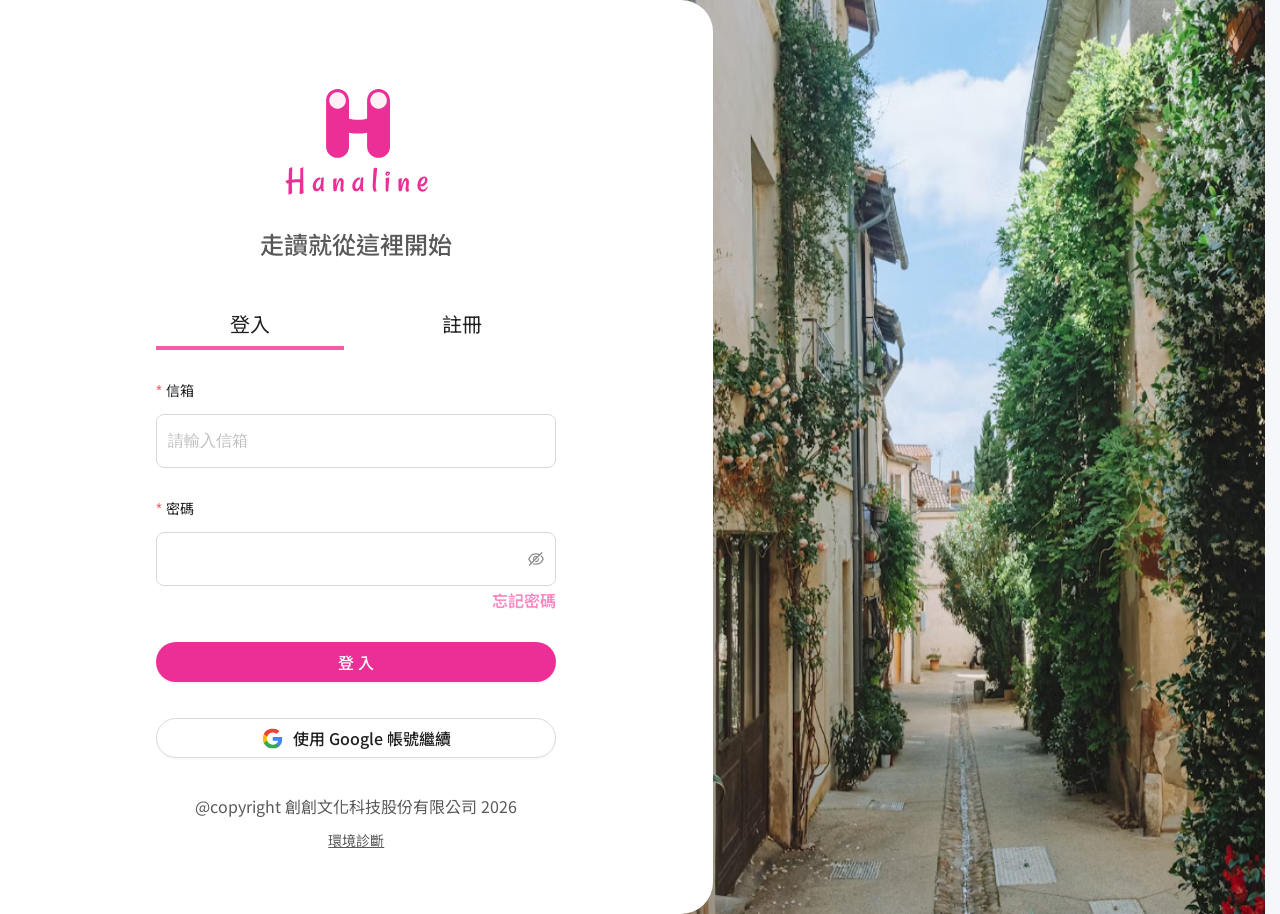
==== index.html @ dc00d923 "Deploy Hanaline preview site" ====
<!doctype html>
<html lang="en">
  <head>
    <meta charset="UTF-8" />
    <link rel="icon" type="image/svg+xml" href="/hanaline-browser-logo.svg" />
    <link rel="shortcut icon" type="image/svg+xml" href="/hanaline-browser-logo.svg" />
    <link rel="apple-touch-icon" href="/hanaline-browser-logo.svg" />
    <meta name="viewport" content="width=device-width, initial-scale=1.0" />
    <title>Hanaline創作者平台</title>
    <script type="module" crossorigin src="/assets/index-_ekQZQwQ.js"></script>
    <link rel="stylesheet" crossorigin href="/assets/index-fmWsw-Sk.css">
  </head>
  <body>
    <div id="root"></div>
  </body>
</html>
---- assets/index-fmWsw-Sk.css ----
@import"https://fonts.googleapis.com/css2?family=Noto+Sans+TC:wght@400..700&display=swap";._banner_1rm8l_1{position:relative}._content-list-card_1rm8l_5{border:1px solid rgba(0,0,0,.16)!important;box-shadow:none!important}._content-list-card_1rm8l_5 .ant-card-actions{border-top:1px solid rgba(0,0,0,.16)!important}._content-list-card_1rm8l_5 .ant-card-actions>li:not(:last-child){border-inline-end:1px solid rgba(0,0,0,.14)}.theme-dark ._content-list-card_1rm8l_5{border-color:#ffffff2e!important}.theme-dark ._content-list-card_1rm8l_5 .ant-card-actions{border-top-color:#ffffff2e!important}.theme-dark ._content-list-card_1rm8l_5 .ant-card-actions>li:not(:last-child){border-inline-end-color:#ffffff29}._banner_1rm8l_1:hover{cursor:pointer}._banner_1rm8l_1:hover ._banner-action_1rm8l_34{display:flex;justify-content:center;align-items:center}._banner-action_1rm8l_34{position:absolute;top:0;left:0;width:100%;height:100%;z-index:1;background-color:#0003;display:none}._secondary-text_1rm8l_51{color:#00000073}.theme-dark ._secondary-text_1rm8l_51{color:var(--text-secondary)}._cover-uploader_1rm8l_60>div{width:100%!important;height:100%!important}._node-type-block_1rm8l_65{-webkit-user-select:none;-moz-user-select:none;user-select:none;border-radius:4px;border:solid 1px #F0F0F0;padding:10px 10px 10px 16px;margin-bottom:12px;cursor:move;font-size:14px;line-height:20px;color:#000000d9;position:relative}.theme-dark ._node-type-block_1rm8l_65{background:var(--surface-1);border-color:rgba(255,255,255,var(--flow-node-border-alpha, .18));color:var(--text-primary);box-shadow:inset 0 0 0 1px rgba(255,255,255,calc(var(--flow-node-border-alpha, .18) * .35))}._node-type-block_1rm8l_65:before{content:"";position:absolute;left:-1px;top:-1px;bottom:-1px;width:6px;background-color:var(--node-type-accent, #F759AB);border-top-left-radius:4px;border-bottom-left-radius:4px}._node-type-block--variable_1rm8l_97:before,._node-type-block--event_1rm8l_98:before{background-color:var(--node-type-event-accent, #FF7A44)}._node-type-block--hint_1rm8l_102:before{background-color:var(--node-type-hint-accent, #73D13D)}._node-type-block--hint_1rm8l_102{border-color:#f0f0f0}.theme-dark ._node-type-block--hint_1rm8l_102{background:var(--surface-1);border-color:rgba(255,255,255,var(--flow-node-border-alpha, .18));box-shadow:inset 0 0 0 1px rgba(255,255,255,calc(var(--flow-node-border-alpha, .18) * .35))}._node-type-block--special-event_1rm8l_116:before{background-color:var(--node-type-hint-accent, #73D13D)}._node-type-block--chapter-end_1rm8l_120:before{background-color:var(--node-type-chapter-end-accent, #9254DE)}._chapter-node_1rm8l_124{background:#fff;border:1px solid #D9D9D9;border-radius:16px;padding:0 16px 16px;width:326px}.theme-dark ._chapter-node_1rm8l_124{background:var(--surface-1);border-color:rgba(255,255,255,var(--flow-node-border-alpha, .18));color:var(--text-primary);box-shadow:0 6px 16px #0000002e,0 0 0 1px rgba(255,255,255,calc(var(--flow-node-border-alpha, .18) * .35))}._chapter-node_1rm8l_124:before{content:"";height:9ox;width:100%;display:block;background-color:var(--chapter-node-accent, #F759AB)}._green-node-strip_1rm8l_149{margin-top:-1px;margin-left:-17px;margin-right:-17px;border-top-right-radius:16px;border-top-left-radius:16px;background-color:#52c41a}._green-node-header_1rm8l_158{border-bottom:1px solid #D9D9D9;margin:0 -16px}.theme-dark ._green-node-header_1rm8l_158{border-bottom-color:#ffffff24}._green-node-title_1rm8l_167{color:#000000d9}.theme-dark ._green-node-title_1rm8l_167{color:var(--text-primary)}._green-node-body_1rm8l_175{color:#00000073}.theme-dark ._green-node-body_1rm8l_175{color:var(--text-secondary)}.ant-switch._public-switch_1rm8l_183{min-width:44px;height:24px;line-height:24px;border-radius:999px;border:1px solid rgba(255,255,255,.26);background:#ffffff1f;box-shadow:inset 0 0 0 1px #00000029}.ant-switch._public-switch_1rm8l_183 .ant-switch-handle{width:18px;height:18px;top:2px;inset-inline-start:3px}.ant-switch._public-switch_1rm8l_183 .ant-switch-handle:before{border-radius:50%;background:#fff;box-shadow:0 1px 3px #00000073,0 0 0 1px #0000000f}.ant-switch._public-switch_1rm8l_183.ant-switch-checked{background:#f759ab;border-color:#f759ab61}.ant-switch._public-switch_1rm8l_183.ant-switch-checked .ant-switch-handle{inset-inline-start:calc(100% - 21px)}._dialogueBox_usw6l_2{position:absolute;top:67.5%;left:50%;transform:translate(-50%);width:85%;z-index:20}._characterLabel_usw6l_12{position:absolute;bottom:34.5%;left:7.5%;z-index:30}._characterLabelBox_usw6l_19{display:inline-block;padding:8px 24px;background-color:#0000004d;border:2px solid rgba(255,255,255,.6);border-radius:9999px;box-shadow:none}._characterLabelText_usw6l_28{color:#fff;font-size:.875rem;font-weight:700;letter-spacing:.05em;text-shadow:0 0 3px rgba(0,0,0,.82),0 0 6px rgba(0,0,0,.38)}._overlay_c1m4n_2{position:absolute;top:0;right:0;bottom:0;left:0;background-color:#00000080;z-index:40;animation:_fadeIn_c1m4n_1 .3s ease-out}._drawer_c1m4n_11{position:absolute;bottom:0;left:0;right:0;background-color:#fff;border-top-left-radius:24px;border-top-right-radius:24px;padding:24px;z-index:41;max-height:80%;overflow-y:auto;animation:_slideUp_c1m4n_1 .3s ease-out}._preloadOverlay_c1m4n_26{opacity:0;pointer-events:none;animation:none}._preloadDrawer_c1m4n_32{opacity:0;pointer-events:none;visibility:hidden;animation:none}._closeButton_c1m4n_40{position:absolute;left:16px;top:16px;width:32px;height:32px;border:none;background:none;cursor:pointer;border-radius:50%;display:flex;align-items:center;justify-content:center;color:#666;transition:background-color .2s ease}._closeButton_c1m4n_40:hover{background-color:#f5f5f5}._hintText_c1m4n_62{margin-top:8px;margin-bottom:24px;text-align:center;color:#666;font-size:16px}._answerContainer_c1m4n_71{display:flex;flex-direction:column;gap:12px}._answerButton_c1m4n_78{width:100%;min-height:56px;background-color:#f5f5f5;border:none;border-radius:28px;padding:0 24px;font-size:18px;color:#333;cursor:pointer;transition:background-color .2s ease;display:flex;align-items:center;justify-content:center;text-align:center}._answerButton_c1m4n_78:hover{background-color:#e8e8e8}._answerButton_c1m4n_78:active{background-color:#ddd}@keyframes _fadeIn_c1m4n_1{0%{opacity:0}to{opacity:1}}@keyframes _slideUp_c1m4n_1{0%{transform:translateY(100%)}to{transform:translateY(0)}}._inputContainer_c1m4n_123{display:flex;flex-direction:column;gap:16px}._inputField_c1m4n_130{width:100%;height:56px;padding:0 24px;font-size:18px;border:2px solid #e8e8e8;border-radius:28px;outline:none;transition:border-color .2s ease;background-color:#f9f9f9}._inputField_c1m4n_130:focus{border-color:#6a32c9;background-color:#fff}._inputField_c1m4n_130::-moz-placeholder{color:#999}._inputField_c1m4n_130::placeholder{color:#999}._submitButton_c1m4n_152{width:100%;height:56px;background-color:#6a32c9;color:#fff;border:none;border-radius:28px;font-size:18px;font-weight:500;cursor:pointer;transition:background-color .2s ease,opacity .2s ease}._submitButton_c1m4n_152:hover:not(:disabled){background-color:#5a2ab5}._submitButton_c1m4n_152:active:not(:disabled){background-color:#4a22a5}._submitButton_c1m4n_152:disabled{opacity:.5;cursor:not-allowed}._errorMessage_c1m4n_179{color:#ef4444;text-align:center;margin-top:12px;font-size:14px}._gpsInputContainer_c1m4n_187{display:flex;flex-direction:column;gap:16px;margin-bottom:20px}._gpsInputGroup_c1m4n_195{display:flex;flex-direction:column;gap:8px}._gpsLabel_c1m4n_202{font-size:14px;color:#666;font-weight:500}._gpsInput_c1m4n_187{width:100%;height:48px;padding:0 16px;font-size:16px;border:2px solid #e8e8e8;border-radius:12px;outline:none;transition:border-color .2s ease;background-color:#f9f9f9}._gpsInput_c1m4n_187:focus{border-color:#6a32c9;background-color:#fff}._gpsInput_c1m4n_187::-moz-placeholder{color:#999;font-size:14px}._gpsInput_c1m4n_187::placeholder{color:#999;font-size:14px}@media (max-height: 600px){._drawer_c1m4n_11{max-height:70%}}@media (max-width: 400px){._answerButton_c1m4n_78{font-size:16px;min-height:48px}._hintText_c1m4n_62{font-size:14px}._inputField_c1m4n_130,._submitButton_c1m4n_152{font-size:16px;height:48px}._gpsInput_c1m4n_187{font-size:14px;height:44px}._gpsLabel_c1m4n_202{font-size:12px}}._light_htq8b_2{--bg-primary: #fff;--bg-secondary: #f5f5f5;--bg-overlay: rgba(0, 0, 0, .05);--bg-indicator: rgba(255, 255, 255, .8);--bg-control: rgba(0, 0, 0, .1);--bg-control-hover: rgba(0, 0, 0, .2);--bg-control-active: rgba(0, 0, 0, .3);--text-primary: #000;--text-secondary: rgba(0, 0, 0, .8);--text-content: rgba(0, 0, 0, .9);--border-color: rgba(0, 0, 0, .1);--indicator-bg: rgba(51, 51, 51, .5);--indicator-hover: rgba(51, 51, 51, .7);--indicator-active: #333333;--progress-track: rgba(51, 51, 51, .2);--progress-thumb: #333333}._dark_htq8b_30{--bg-primary: #000;--bg-secondary: #111;--bg-overlay: rgba(255, 255, 255, .05);--bg-indicator: rgba(0, 0, 0, .5);--bg-control: rgba(255, 255, 255, .1);--bg-control-hover: rgba(255, 255, 255, .2);--bg-control-active: rgba(255, 255, 255, .3);--text-primary: #fff;--text-secondary: rgba(255, 255, 255, .8);--text-content: rgba(255, 255, 255, .9);--border-color: rgba(255, 255, 255, .1);--indicator-bg: rgba(51, 51, 51, .5);--indicator-hover: rgba(51, 51, 51, .7);--indicator-active: #333333;--progress-track: rgba(51, 51, 51, .2);--progress-thumb: #333333}._artworkContainer_htq8b_59{display:flex;flex-direction:column;width:100%;height:100%;background-color:var(--bg-primary);color:var(--text-primary);overflow:hidden}._scrollableContent_htq8b_70{flex:1;overflow-y:auto;display:flex;flex-direction:column}._errorMessage_htq8b_78{display:flex;align-items:center;justify-content:center;height:100%;font-size:18px;color:var(--text-secondary)}._carouselSection_htq8b_88{flex-shrink:0;width:100%;height:300px;max-height:40vh;background-color:var(--bg-secondary)}._contentSection_htq8b_97{flex-shrink:0;padding:24px 20px}._title_htq8b_102{font-size:24px;font-weight:600;margin:0 0 8px;color:var(--text-primary)}._subtitle_htq8b_109{font-size:16px;color:var(--text-secondary);margin-bottom:16px;min-height:24px}._description_htq8b_116{font-size:16px;line-height:1.6;color:var(--text-content);margin:0}._playerSection_htq8b_124{flex-shrink:0;padding:20px;background-color:var(--bg-primary);border-top:1px solid var(--border-color)}._carousel_htq8b_88{position:relative;width:100%;height:100%;display:flex;align-items:center;justify-content:center}._carouselContainer_htq8b_141{position:relative;width:100%;height:100%;overflow:hidden;cursor:grab;-webkit-user-select:none;-moz-user-select:none;user-select:none}._carouselContainer_htq8b_141:active{cursor:grabbing}._carouselTrack_htq8b_154{display:flex;height:100%;transition:transform .3s ease-out}._carouselSlide_htq8b_160{flex:0 0 100%;width:100%;height:100%;display:flex;align-items:center;justify-content:center;background-color:var(--bg-secondary)}._carouselImage_htq8b_170{max-width:100%;max-height:100%;width:auto;height:auto;-o-object-fit:contain;object-fit:contain}._carouselIndicators_htq8b_179{position:absolute;bottom:16px;left:50%;transform:translate(-50%);display:flex;gap:8px;padding:8px 12px;background-color:var(--bg-indicator);border-radius:20px}._indicator_htq8b_191{width:8px;height:8px;border-radius:50%;border:none;background-color:var(--indicator-bg);cursor:pointer;transition:background-color .2s ease;padding:0}._indicator_htq8b_191:hover{background-color:var(--indicator-hover)}._indicatorActive_htq8b_206{background-color:var(--indicator-active)}._audioPlayer_htq8b_211{display:flex;flex-direction:column;gap:16px}._progressSection_htq8b_218{display:flex;align-items:center;gap:12px}._timeDisplay_htq8b_224{font-size:14px;color:#333;min-width:45px;text-align:center}._progressContainer_htq8b_232{flex:1;position:relative;padding:8px 0;-webkit-user-select:none;-moz-user-select:none;user-select:none}._progressTrack_htq8b_240{position:relative;height:4px;background:var(--progress-track);border-radius:2px;overflow:visible}._progressFill_htq8b_249{position:absolute;top:0;left:0;height:100%;background:var(--progress-thumb);border-radius:2px;transition:width .1s ease}._progressThumb_htq8b_260{position:absolute;top:50%;transform:translate(-50%,-50%);width:16px;height:16px;background:var(--progress-thumb);border-radius:50%;cursor:grab;box-shadow:0 1px 3px #0000004d;transition:transform .1s ease}._progressThumb_htq8b_260:hover{transform:translate(-50%,-50%) scale(1.2)}._progressThumb_htq8b_260:active{cursor:grabbing;transform:translate(-50%,-50%) scale(1.1)}._controls_htq8b_283{display:flex;align-items:center;justify-content:center;gap:24px}._controlButton_htq8b_290{width:32px;height:32px;border:none;background-color:transparent;display:flex;align-items:center;justify-content:center;cursor:pointer;padding:0;transition:opacity .2s ease}._controlButton_htq8b_290:hover:not(:disabled){opacity:.8}._controlButton_htq8b_290:active:not(:disabled){opacity:.6}._controlButton_htq8b_290:disabled{opacity:.3;cursor:not-allowed}._controlButton_htq8b_290 img{width:100%;height:100%;-o-object-fit:contain;object-fit:contain}._playButton_htq8b_322{width:40px;height:40px}._playButton_htq8b_322:hover:not(:disabled){opacity:.8}@media (max-width: 768px){._title_htq8b_102{font-size:20px}._subtitle_htq8b_109,._description_htq8b_116{font-size:14px}._controlButton_htq8b_290{width:36px;height:36px}._playButton_htq8b_322{width:48px;height:48px}}._container_4zpob_1{position:absolute;top:0;right:0;bottom:0;left:0;display:flex;align-items:center;justify-content:center;background-color:#f3f4f6;z-index:50}._content_4zpob_11{text-align:center;padding:2rem;max-width:400px;width:90%}._iconWrapper_4zpob_18{display:inline-flex;align-items:center;justify-content:center;width:80px;height:80px;background-color:#10b981;border-radius:50%;margin-bottom:1.5rem}._icon_4zpob_18{width:48px;height:48px;color:#fff}._title_4zpob_35{font-size:2rem;font-weight:700;color:#1f2937;margin-bottom:1rem}._message_4zpob_42{font-size:1.125rem;color:#4b5563;margin-bottom:.5rem}._subMessage_4zpob_48{font-size:1rem;color:#6b7280;margin-bottom:2rem}._restartButton_4zpob_54{background-color:#6a32c9;color:#fff;border:none;padding:.75rem 2rem;font-size:1rem;font-weight:500;border-radius:9999px;cursor:pointer;transition:background-color .2s ease}._restartButton_4zpob_54:hover{background-color:#5a2ab5}._restartButton_4zpob_54:active{background-color:#4a22a5}@media (max-width: 400px){._title_4zpob_35{font-size:1.5rem}._message_4zpob_42{font-size:1rem}._iconWrapper_4zpob_18{width:64px;height:64px}._icon_4zpob_18{width:36px;height:36px}}._header_kirzn_1{position:absolute;top:0;left:0;right:0;height:56px;background-color:#333;color:#fff;z-index:100;box-shadow:0 2px 4px #0000001a}._headerContent_kirzn_13{display:flex;align-items:center;justify-content:space-between;height:100%;padding:0 8px}._backButton_kirzn_21,._menuButton_kirzn_22{display:flex;align-items:center;justify-content:center;width:40px;height:40px;background:none;border:none;color:#fff;cursor:pointer;border-radius:8px;transition:background-color .2s ease}._backButton_kirzn_21:hover,._menuButton_kirzn_22:hover{background-color:#ffffff1a}._backButton_kirzn_21:active,._menuButton_kirzn_22:active{background-color:#fff3}._title_kirzn_46{flex:1;text-align:center;font-size:18px;font-weight:500;margin:0;padding:0 16px;white-space:nowrap;overflow:hidden;text-overflow:ellipsis}._menuSpacer_kirzn_58{width:40px;height:40px}@media (max-width: 640px){._header_kirzn_1{height:50px}._title_kirzn_46{font-size:16px}._backButton_kirzn_21,._menuButton_kirzn_22{width:36px;height:36px}}._overlay_1hyf1_2{position:absolute;top:0;left:0;right:0;bottom:0;background-color:#00000080;z-index:200;animation:_fadeIn_1hyf1_1 .3s ease-out}._drawer_1hyf1_14{position:absolute;top:0;right:-100%;bottom:0;width:80%;max-width:320px;background-color:#fff;z-index:201;transition:right .3s ease-out;box-shadow:-2px 0 8px #00000026;display:flex;flex-direction:column}._drawer_1hyf1_14._open_1hyf1_29{right:0}._drawer_1hyf1_14._fullWidth_1hyf1_34{width:100%;max-width:none}._closeButton_1hyf1_40{position:absolute;top:12px;left:12px;width:40px;height:40px;display:flex;align-items:center;justify-content:center;background:none;border:none;cursor:pointer;color:#333;border-radius:8px;transition:background-color .2s ease;z-index:1}._closeButton_1hyf1_40:hover{background-color:#0000000d}._closeButton_1hyf1_40:active{background-color:#0000001a}._content_1hyf1_67{flex:1;padding:60px 0 0;overflow-y:auto;-webkit-overflow-scrolling:touch;height:100%}._content_1hyf1_67._noHeader_1hyf1_76{padding:0}@keyframes _fadeIn_1hyf1_1{0%{opacity:0}to{opacity:1}}@media (max-width: 640px){._drawer_1hyf1_14{width:85%}}@media (max-width: 400px){._drawer_1hyf1_14{width:90%;max-width:none}._content_1hyf1_67{padding:60px 16px 16px}}._drawerDark_1hyf1_109{background-color:#1a1a1a;color:#fff}._drawerDark_1hyf1_109 ._closeButton_1hyf1_40{color:#fff}._drawerDark_1hyf1_109 ._closeButton_1hyf1_40:hover{background-color:#ffffff1a}._drawerDark_1hyf1_109 ._closeButton_1hyf1_40:active{background-color:#fff3}._menuContainer_1rhtl_1{display:flex;flex-direction:column;height:100%;background:#fff}._header_1rhtl_9{display:flex;align-items:center;justify-content:space-between;padding:16px 20px;background:#333;color:#fff;border-bottom:1px solid rgba(255,255,255,.1)}._backButton_1rhtl_19{background:none;border:none;color:#fff;font-size:20px;cursor:pointer;padding:8px;display:flex;align-items:center;justify-content:center;border-radius:4px;transition:background-color .2s}._backButton_1rhtl_19:hover{background-color:#ffffff1a}._headerTitle_1rhtl_37{font-size:18px;font-weight:500;margin:0;flex:1;text-align:center}._headerSpacer_1rhtl_45{width:36px}._content_1rhtl_50{flex:1;overflow-y:auto;background:#fff}._chapterList_1rhtl_57,._nodeList_1rhtl_58{padding:0}._listItem_1rhtl_62{display:flex;align-items:center;padding:20px 24px;cursor:pointer;transition:background-color .2s;position:relative}._listItem_1rhtl_62:hover{background-color:#f9f9f9}._listItem_1rhtl_62._active_1rhtl_75{background-color:#f0f5ff}._itemIndex_1rhtl_80{font-size:16px;font-weight:600;color:#333;min-width:30px;margin-right:16px}._itemThumbnail_1rhtl_89{width:60px;height:60px;margin-right:16px;border-radius:8px;overflow:hidden;background:#f5f5f5;flex-shrink:0}._itemThumbnail_1rhtl_89 img{width:100%;height:100%;-o-object-fit:cover;object-fit:cover}._itemContent_1rhtl_106{flex:1;overflow:hidden}._itemTitle_1rhtl_111{font-size:16px;color:#000;font-weight:500;margin-bottom:4px;overflow:hidden;text-overflow:ellipsis;white-space:nowrap}._itemSubtitle_1rhtl_121{font-size:14px;color:#4d4d4d;overflow:hidden;text-overflow:ellipsis;white-space:nowrap}._itemArrow_1rhtl_130{margin-left:12px;flex-shrink:0}._divider_1rhtl_136{height:1px;background-color:#e8e8e8;margin:0 24px}._loading_1rhtl_143{display:flex;align-items:center;justify-content:center;height:100%;color:#999;font-size:14px}@media (max-width: 768px){._header_1rhtl_9{padding:12px 16px}._headerTitle_1rhtl_37{font-size:16px}._listItem_1rhtl_62{padding:16px 20px}._itemTitle_1rhtl_111{font-size:15px}._itemSubtitle_1rhtl_121{font-size:13px}._itemIndex_1rhtl_80{font-size:15px}}.game-preview-container *::-webkit-scrollbar{display:none}.game-preview-container *{-ms-overflow-style:none;scrollbar-width:none}.game-preview-container div::-webkit-scrollbar,.game-preview-container ul::-webkit-scrollbar,.game-preview-container ol::-webkit-scrollbar,.game-preview-container nav::-webkit-scrollbar,.game-preview-container section::-webkit-scrollbar,.game-preview-container article::-webkit-scrollbar,.game-preview-container aside::-webkit-scrollbar{display:none}.game-preview-container div,.game-preview-container ul,.game-preview-container ol,.game-preview-container nav,.game-preview-container section,.game-preview-container article,.game-preview-container aside{-ms-overflow-style:none;scrollbar-width:none}.game-preview-container::-webkit-scrollbar{display:none}.game-preview-container{-ms-overflow-style:none;scrollbar-width:none}._modalOverlay_18r2s_2{position:fixed;top:0;left:0;right:0;bottom:0;background-color:#000c;display:flex;align-items:center;justify-content:center;z-index:9999;cursor:pointer}._modalContent_18r2s_17{position:relative;cursor:default}._deviceFrame_18r2s_23{position:relative}._device_18r2s_23{position:relative;background-color:#000;border-radius:2.5rem;padding:1rem;box-shadow:0 25px 50px -12px #00000040;width:414px;height:896px}._screen_18r2s_39{position:relative;border-radius:2rem;overflow:hidden;width:100%;height:100%}._statusBar_18r2s_49{position:absolute;top:0;left:0;right:0;height:44px;background-color:#000;z-index:50;display:flex;align-items:center;justify-content:space-between;padding:0 1.5rem}._time_18r2s_63{color:#fff;font-size:.75rem}._statusIcons_18r2s_68{display:flex;align-items:center;gap:.25rem}._battery_18r2s_74{width:1rem;height:.75rem;border:1px solid #fff;border-radius:.125rem;position:relative}._batteryFill_18r2s_82{width:66.66%;height:100%;background-color:#fff;border-radius:.125rem;margin-left:auto}._gameContent_18r2s_91{position:absolute;top:44px;bottom:34px;left:0;right:0;overflow:hidden}._homeIndicator_18r2s_101{position:absolute;bottom:.5rem;left:50%;transform:translate(-50%);width:8rem;height:.25rem;background-color:#000;border-radius:9999px}._deviceLabel_18r2s_113{text-align:center;margin-top:1rem;color:#e5e7eb}._deviceName_18r2s_119{font-size:.875rem;margin-bottom:.25rem}._deviceSize_18r2s_124{font-size:.75rem;color:#9ca3af}._closeButton_18r2s_130{position:absolute;top:0rem;right:-3rem;width:2.5rem;height:2.5rem;background-color:#ffffff1a;border:1px solid rgba(255,255,255,.2);border-radius:50%;display:flex;align-items:center;justify-content:center;cursor:pointer;transition:all .2s ease;color:#fff}._closeButton_18r2s_130:hover{background-color:#fff3;transform:scale(1.1)}@media (max-width: 480px){._device_18r2s_23{width:90vw;height:calc(90vw * 2.164);max-width:414px;max-height:896px}._closeButton_18r2s_130{top:1rem;right:1rem;background-color:#000000b3}}._phoneContainer_6vtzj_1{display:flex;flex-direction:column;align-items:center}._deviceFrame_6vtzj_8{position:relative;width:375px;height:812px;background:#1a1a1a;border-radius:40px;padding:12px;box-shadow:0 20px 50px #0003,0 10px 20px #00000026,inset 0 0 1px #ffffff1a}._screen_6vtzj_22{position:relative;width:100%;height:100%;background:#fff;border-radius:32px;overflow:hidden}._statusBar_6vtzj_32{position:absolute;top:0;left:0;right:0;height:44px;background:#000;z-index:50;display:flex;align-items:center;justify-content:space-between;padding:0 24px}._time_6vtzj_46{color:#fff;font-size:14px;font-weight:500;font-family:-apple-system,BlinkMacSystemFont,Segoe UI,Helvetica,Arial,sans-serif}._statusIcons_6vtzj_53{display:flex;align-items:center;gap:5px}._icon_6vtzj_59{height:12px}._contentArea_6vtzj_64{position:absolute;left:0;right:0;overflow:hidden}._homeIndicator_6vtzj_72{position:absolute;bottom:8px;left:50%;transform:translate(-50%);width:134px;height:5px;background:#000;border-radius:100px;opacity:.2}._deviceLabel_6vtzj_85{text-align:center;margin-top:16px}._deviceName_6vtzj_90{font-size:14px;color:#666;margin:0 0 4px}._deviceSize_6vtzj_96{font-size:12px;color:#999;margin:0}._phoneContainer_6vtzj_1[data-theme=dark] ._deviceFrame_6vtzj_8{background:#2a2a2a}._phoneContainer_6vtzj_1[data-theme=dark] ._deviceLabel_6vtzj_85{color:#999}._phoneContainer_6vtzj_1[data-theme=dark] ._deviceName_6vtzj_90{color:#ccc}@media (max-width: 768px){._deviceFrame_6vtzj_8{transform:scale(.8)}}@media (max-width: 480px){._deviceFrame_6vtzj_8{transform:scale(.6)}}._container_12v7x_1{width:100%;height:100%;position:relative;overflow-y:auto;overflow-x:hidden;-ms-overflow-style:none;scrollbar-width:none;background:#fff;display:flex;flex-direction:column}._container_12v7x_1::-webkit-scrollbar{width:0;height:0;display:none}._backgroundSection_12v7x_21{flex:0 0 40%;position:relative;background-size:cover;background-position:center;background-repeat:no-repeat;overflow:hidden}._placeholderPattern_12v7x_30{position:absolute;top:0;right:0;bottom:0;left:0;display:flex;align-items:center;justify-content:center}._placeholderPattern_12v7x_30 svg{width:100%;height:100%}._bottomSection_12v7x_44{flex:1;position:relative;background:#f5f5f5;padding:0}._contentBox_12v7x_52{position:relative;margin:-50px 20px 0;background:#fff;border-radius:16px 16px 0 0;padding:24px;box-shadow:0 -4px 12px #00000014,0 -2px 4px #0000000a;transition:all .3s ease;min-height:calc(100% + 50px)}._contentBox_12v7x_52:hover{box-shadow:0 -6px 16px #0000001f,0 -3px 6px #0000000f;transform:translateY(-2px)}._title_12v7x_69{font-size:24px;font-weight:700;color:#333;margin:0 0 12px;line-height:1.3;overflow:hidden;text-overflow:ellipsis;display:-webkit-box;-webkit-line-clamp:2;-webkit-box-orient:vertical}._description_12v7x_83{font-size:14px;color:#666;line-height:1.5;margin:0}@media (max-width: 390px){._title_12v7x_69{font-size:20px}._description_12v7x_83{font-size:13px}._contentBox_12v7x_52{padding:20px;margin:-40px 15px 0}}@media (max-height: 700px){._contentBox_12v7x_52{margin-top:-35px;padding:20px}._title_12v7x_69{font-size:20px;margin-bottom:8px}._description_12v7x_83{font-size:13px}}.react-flow__container{position:absolute;width:100%;height:100%;top:0;left:0}.react-flow__pane{z-index:1;cursor:grab}.react-flow__pane.selection{cursor:pointer}.react-flow__pane.dragging{cursor:grabbing}.react-flow__viewport{transform-origin:0 0;z-index:2;pointer-events:none}.react-flow__renderer{z-index:4}.react-flow__selection{z-index:6}.react-flow__nodesselection-rect:focus,.react-flow__nodesselection-rect:focus-visible{outline:none}.react-flow .react-flow__edges{pointer-events:none;overflow:visible}.react-flow__edge-path,.react-flow__connection-path{stroke:#b1b1b7;stroke-width:1;fill:none}.react-flow__edge{pointer-events:visibleStroke;cursor:pointer}.react-flow__edge.animated path{stroke-dasharray:5;animation:dashdraw .5s linear infinite}.react-flow__edge.animated path.react-flow__edge-interaction{stroke-dasharray:none;animation:none}.react-flow__edge.inactive{pointer-events:none}.react-flow__edge.selected,.react-flow__edge:focus,.react-flow__edge:focus-visible{outline:none}.react-flow__edge.selected .react-flow__edge-path,.react-flow__edge:focus .react-flow__edge-path,.react-flow__edge:focus-visible .react-flow__edge-path{stroke:#555}.react-flow__edge-textwrapper{pointer-events:all}.react-flow__edge-textbg{fill:#fff}.react-flow__edge .react-flow__edge-text{pointer-events:none;-webkit-user-select:none;-moz-user-select:none;user-select:none}.react-flow__connection{pointer-events:none}.react-flow__connection .animated{stroke-dasharray:5;animation:dashdraw .5s linear infinite}.react-flow__connectionline{z-index:1001}.react-flow__nodes{pointer-events:none;transform-origin:0 0}.react-flow__node{position:absolute;-webkit-user-select:none;-moz-user-select:none;user-select:none;pointer-events:all;transform-origin:0 0;box-sizing:border-box;cursor:grab}.react-flow__node.dragging{cursor:grabbing}.react-flow__nodesselection{z-index:3;transform-origin:left top;pointer-events:none}.react-flow__nodesselection-rect{position:absolute;pointer-events:all;cursor:grab}.react-flow__handle{position:absolute;pointer-events:none;min-width:5px;min-height:5px;width:6px;height:6px;background:#1a192b;border:1px solid white;border-radius:100%}.react-flow__handle.connectionindicator{pointer-events:all;cursor:crosshair}.react-flow__handle-bottom{top:auto;left:50%;bottom:-4px;transform:translate(-50%)}.react-flow__handle-top{left:50%;top:-4px;transform:translate(-50%)}.react-flow__handle-left{top:50%;left:-4px;transform:translateY(-50%)}.react-flow__handle-right{right:-4px;top:50%;transform:translateY(-50%)}.react-flow__edgeupdater{cursor:move;pointer-events:all}.react-flow__panel{position:absolute;z-index:5;margin:15px}.react-flow__panel.top{top:0}.react-flow__panel.bottom{bottom:0}.react-flow__panel.left{left:0}.react-flow__panel.right{right:0}.react-flow__panel.center{left:50%;transform:translate(-50%)}.react-flow__attribution{font-size:10px;background:#ffffff80;padding:2px 3px;margin:0}.react-flow__attribution a{text-decoration:none;color:#999}@keyframes dashdraw{0%{stroke-dashoffset:10}}.react-flow__edgelabel-renderer{position:absolute;width:100%;height:100%;pointer-events:none;-webkit-user-select:none;-moz-user-select:none;user-select:none}.react-flow__edge.updating .react-flow__edge-path{stroke:#777}.react-flow__edge-text{font-size:10px}.react-flow__node.selectable:focus,.react-flow__node.selectable:focus-visible{outline:none}.react-flow__node-default,.react-flow__node-input,.react-flow__node-output,.react-flow__node-group{padding:10px;border-radius:3px;width:150px;font-size:12px;color:#222;text-align:center;border-width:1px;border-style:solid;border-color:#1a192b;background-color:#fff}.react-flow__node-default.selectable:hover,.react-flow__node-input.selectable:hover,.react-flow__node-output.selectable:hover,.react-flow__node-group.selectable:hover{box-shadow:0 1px 4px 1px #00000014}.react-flow__node-default.selectable.selected,.react-flow__node-default.selectable:focus,.react-flow__node-default.selectable:focus-visible,.react-flow__node-input.selectable.selected,.react-flow__node-input.selectable:focus,.react-flow__node-input.selectable:focus-visible,.react-flow__node-output.selectable.selected,.react-flow__node-output.selectable:focus,.react-flow__node-output.selectable:focus-visible,.react-flow__node-group.selectable.selected,.react-flow__node-group.selectable:focus,.react-flow__node-group.selectable:focus-visible{box-shadow:0 0 0 .5px #1a192b}.react-flow__node-group{background-color:#f0f0f040}.react-flow__nodesselection-rect,.react-flow__selection{background:#0059dc14;border:1px dotted rgba(0,89,220,.8)}.react-flow__nodesselection-rect:focus,.react-flow__nodesselection-rect:focus-visible,.react-flow__selection:focus,.react-flow__selection:focus-visible{outline:none}.react-flow__controls{box-shadow:0 0 2px 1px #00000014}.react-flow__controls-button{border:none;background:#fefefe;border-bottom:1px solid #eee;box-sizing:content-box;display:flex;justify-content:center;align-items:center;width:16px;height:16px;cursor:pointer;-webkit-user-select:none;-moz-user-select:none;user-select:none;padding:5px}.react-flow__controls-button:hover{background:#f4f4f4}.react-flow__controls-button svg{width:100%;max-width:12px;max-height:12px}.react-flow__controls-button:disabled{pointer-events:none}.react-flow__controls-button:disabled svg{fill-opacity:.4}.react-flow__minimap{background-color:#fff}.react-flow__resize-control{position:absolute}.react-flow__resize-control.left,.react-flow__resize-control.right{cursor:ew-resize}.react-flow__resize-control.top,.react-flow__resize-control.bottom{cursor:ns-resize}.react-flow__resize-control.top.left,.react-flow__resize-control.bottom.right{cursor:nwse-resize}.react-flow__resize-control.bottom.left,.react-flow__resize-control.top.right{cursor:nesw-resize}.react-flow__resize-control.handle{width:4px;height:4px;border:1px solid #fff;border-radius:1px;background-color:#3367d9;transform:translate(-50%,-50%)}.react-flow__resize-control.handle.left{left:0;top:50%}.react-flow__resize-control.handle.right{left:100%;top:50%}.react-flow__resize-control.handle.top{left:50%;top:0}.react-flow__resize-control.handle.bottom{left:50%;top:100%}.react-flow__resize-control.handle.top.left,.react-flow__resize-control.handle.bottom.left{left:0}.react-flow__resize-control.handle.top.right,.react-flow__resize-control.handle.bottom.right{left:100%}.react-flow__resize-control.line{border-color:#3367d9;border-width:0;border-style:solid}.react-flow__resize-control.line.left,.react-flow__resize-control.line.right{width:1px;transform:translate(-50%);top:0;height:100%}.react-flow__resize-control.line.left{left:0;border-left-width:1px}.react-flow__resize-control.line.right{left:100%;border-right-width:1px}.react-flow__resize-control.line.top,.react-flow__resize-control.line.bottom{height:1px;transform:translateY(-50%);left:0;width:100%}.react-flow__resize-control.line.top{top:0;border-top-width:1px}.react-flow__resize-control.line.bottom{border-bottom-width:1px;top:100%}._uploader_1rdzb_1 .ant-upload{width:100%!important;height:100%!important}._uploader_1rdzb_1 .ant-upload.ant-upload-drag{border-radius:8px;overflow:hidden}._uploader_1rdzb_1 .ant-upload.ant-upload-drag:hover,._uploader_1rdzb_1 .ant-upload.ant-upload-drag.ant-upload-drag-hover{border-color:#eb2f96!important}._uploader_1rdzb_1 .ant-upload.ant-upload-drag .ant-upload-btn{height:100%;padding:0!important;border-radius:inherit}._uploader_1rdzb_1 .ant-upload.ant-upload-drag .ant-upload-drag-container{width:100%;height:100%;display:flex;align-items:center;justify-content:center}._uploader_1rdzb_1 .ant-upload.ant-upload-drag .ant-upload-btn:focus-visible{outline:none}._uploader_1rdzb_1 .ant-upload.ant-upload-drag:focus-within{box-shadow:0 0 0 2px #eb2f9666}.react-flow__selection,.react-flow__nodesselection-rect{background:#d8429414!important;border:1.5px solid rgba(216,66,148,.5)!important;border-radius:4px}.react-flow__selection{animation:fadeIn .2s ease-out}@keyframes fadeIn{0%{opacity:.3}to{opacity:1}}.react-flow__node.selected{background:#d842940f!important;box-shadow:0 0 0 3px #d84294a6!important;transition:box-shadow .2s ease;border-radius:16px}.react-flow__edge.selected .react-flow__edge-path{stroke:#d84294!important;stroke-width:2}.react-flow__node.selected:not(:only-of-type){box-shadow:0 0 0 3px #d84294b8!important}.react-flow__node:hover{box-shadow:0 0 0 1px #d8429433}:root[data-theme-mode=dark] .react-flow__node.selected,.theme-dark .react-flow__node.selected{background:#f868b61a!important;box-shadow:0 0 0 3px #f868b6d1,0 0 0 8px #f868b61f!important}:root[data-theme-mode=dark] .react-flow__node.selected:not(:only-of-type),.theme-dark .react-flow__node.selected:not(:only-of-type){box-shadow:0 0 0 3px #f868b6db,0 0 0 8px #f868b61f!important}.react-flow__node-messageNode.selected,.react-flow__node-characterNode.selected,.react-flow__node-itemNode.selected,.react-flow__node-obtainNode.selected,.react-flow__node-checkNode.selected{background:#52c41a0f!important;box-shadow:0 0 0 3px #52c41aad!important;border-radius:16px}.react-flow__node-messageNode.selected:not(:only-of-type),.react-flow__node-characterNode.selected:not(:only-of-type),.react-flow__node-itemNode.selected:not(:only-of-type),.react-flow__node-obtainNode.selected:not(:only-of-type),.react-flow__node-checkNode.selected:not(:only-of-type){box-shadow:0 0 0 3px #52c41ab8!important}:root[data-theme-mode=dark] .react-flow__node-messageNode.selected,:root[data-theme-mode=dark] .react-flow__node-characterNode.selected,:root[data-theme-mode=dark] .react-flow__node-itemNode.selected,:root[data-theme-mode=dark] .react-flow__node-obtainNode.selected,:root[data-theme-mode=dark] .react-flow__node-checkNode.selected,.theme-dark .react-flow__node-messageNode.selected,.theme-dark .react-flow__node-characterNode.selected,.theme-dark .react-flow__node-itemNode.selected,.theme-dark .react-flow__node-obtainNode.selected,.theme-dark .react-flow__node-checkNode.selected{background:#52c41a1a!important;box-shadow:0 0 0 3px #95f24fd1,0 0 0 8px #52c41a24!important}:root[data-theme-mode=dark] .react-flow__node-messageNode.selected:not(:only-of-type),:root[data-theme-mode=dark] .react-flow__node-characterNode.selected:not(:only-of-type),:root[data-theme-mode=dark] .react-flow__node-itemNode.selected:not(:only-of-type),:root[data-theme-mode=dark] .react-flow__node-obtainNode.selected:not(:only-of-type),:root[data-theme-mode=dark] .react-flow__node-checkNode.selected:not(:only-of-type),.theme-dark .react-flow__node-messageNode.selected:not(:only-of-type),.theme-dark .react-flow__node-characterNode.selected:not(:only-of-type),.theme-dark .react-flow__node-itemNode.selected:not(:only-of-type),.theme-dark .react-flow__node-obtainNode.selected:not(:only-of-type),.theme-dark .react-flow__node-checkNode.selected:not(:only-of-type){box-shadow:0 0 0 3px #95f24fdb,0 0 0 8px #52c41a24!important}.react-flow__node-messageNode:hover,.react-flow__node-characterNode:hover,.react-flow__node-itemNode:hover,.react-flow__node-obtainNode:hover,.react-flow__node-checkNode:hover{box-shadow:0 0 0 1px #52c41a3d}._menuContainer_1c5ln_1{width:100%;padding:0}._loading_1c5ln_6{padding:20px;text-align:center;color:var(--text-secondary)}._chapterSection_1c5ln_13{margin-bottom:8px}._chapterHeader_1c5ln_17{display:flex;align-items:center;padding:12px 16px;background-color:var(--surface-1);border-bottom:1px solid var(--border-color);cursor:pointer;transition:background-color .2s ease;-webkit-user-select:none;-moz-user-select:none;user-select:none}._chapterHeader_1c5ln_17:hover{background-color:var(--surface-2)}._chapterIcon_1c5ln_32{display:flex;align-items:center;margin-right:8px;color:var(--text-primary);font-size:12px}._chapterTitle_1c5ln_40{flex:1;font-size:14px;font-weight:500;color:var(--text-primary)}._nodeList_1c5ln_48{background-color:var(--surface-0)}._nodeItem_1c5ln_53{display:flex;align-items:center;padding:12px 16px;border-bottom:1px solid var(--border-color);cursor:pointer;transition:background-color .2s ease}._nodeItem_1c5ln_53:hover{background-color:var(--surface-2)}._nodeItem_1c5ln_53:last-child{border-bottom:none}._nodeItemActive_1c5ln_70{background-color:color-mix(in srgb,var(--primary-color) 10%,transparent)!important}._nodeItemActive_1c5ln_70 ._nodeName_1c5ln_74{color:var(--primary-color);font-weight:500}._nodeNumber_1c5ln_80{flex-shrink:0;width:28px;height:28px;display:flex;align-items:center;justify-content:center;background-color:var(--surface-2);border-radius:4px;font-size:12px;font-weight:500;color:var(--text-secondary);margin-right:12px}._nodeItemActive_1c5ln_70 ._nodeNumber_1c5ln_80{background-color:var(--primary-color);color:#fff}._nodeThumbnail_1c5ln_101{flex-shrink:0;width:48px;height:48px;margin-right:12px;border-radius:4px;overflow:hidden;background-color:var(--surface-2)}._nodeThumbnail_1c5ln_101 img{width:100%;height:100%;-o-object-fit:cover;object-fit:cover}._nodePlaceholder_1c5ln_117{width:100%;height:100%;background:linear-gradient(135deg,#b0b0b0,#8f8f8f)}._nodeContent_1c5ln_124{flex:1;min-width:0}._nodeName_1c5ln_74{font-size:14px;color:var(--text-primary);margin-bottom:2px;white-space:nowrap;overflow:hidden;text-overflow:ellipsis;line-height:1.4}._nodeType_1c5ln_139{font-size:12px;color:var(--text-secondary);white-space:nowrap;overflow:hidden;text-overflow:ellipsis}@media (max-width: 400px){._chapterHeader_1c5ln_17,._nodeItem_1c5ln_53{padding:10px 12px}._nodeNumber_1c5ln_80{width:24px;height:24px;font-size:11px;margin-right:8px}._nodeThumbnail_1c5ln_101{width:40px;height:40px;margin-right:10px}._nodeName_1c5ln_74{font-size:13px}._nodeType_1c5ln_139{font-size:11px}}.pointer-events-none{pointer-events:none}.\!visible{visibility:visible!important}.visible{visibility:visible}.fixed{position:fixed}.absolute{position:absolute}.relative{position:relative}.sticky{position:sticky}.inset-0{top:0;right:0;bottom:0;left:0}.inset-x-0{left:0;right:0}.inset-x-6{left:1.5rem;right:1.5rem}.-bottom-\[26px\]{bottom:-26px}.bottom-0{bottom:0}.bottom-1{bottom:.25rem}.bottom-1\.5{bottom:.375rem}.bottom-2{bottom:.5rem}.bottom-\[3\%\]{bottom:3%}.end-1{inset-inline-end:.25rem}.left-0{left:0}.left-1\/2{left:50%}.left-2{left:.5rem}.left-\[5\%\]{left:5%}.right-0{right:0}.right-2{right:.5rem}.right-4{right:1rem}.right-\[5\%\]{right:5%}.start-1{inset-inline-start:.25rem}.top-0{top:0}.top-14{top:3.5rem}.top-2{top:.5rem}.top-4{top:1rem}.top-6{top:1.5rem}.top-\[33\%\]{top:33%}.z-0{z-index:0}.z-10{z-index:10}.z-20{z-index:20}.z-30{z-index:30}.z-50{z-index:50}.mx-auto{margin-left:auto;margin-right:auto}.my-2{margin-top:.5rem;margin-bottom:.5rem}.\!ml-4{margin-left:1rem!important}.-mr-\[80px\]{margin-right:-80px}.mb-0{margin-bottom:0}.mb-1{margin-bottom:.25rem}.mb-10{margin-bottom:2.5rem}.mb-2{margin-bottom:.5rem}.mb-3{margin-bottom:.75rem}.mb-4{margin-bottom:1rem}.mb-5{margin-bottom:1.25rem}.mb-6{margin-bottom:1.5rem}.mb-\[10px\]{margin-bottom:10px}.ml-1{margin-left:.25rem}.ml-2{margin-left:.5rem}.ml-3{margin-left:.75rem}.ml-4{margin-left:1rem}.ml-\[10px\]{margin-left:10px}.mr-1{margin-right:.25rem}.mr-2{margin-right:.5rem}.mr-3{margin-right:.75rem}.mr-4{margin-right:1rem}.mt-1{margin-top:.25rem}.mt-2{margin-top:.5rem}.mt-3{margin-top:.75rem}.mt-4{margin-top:1rem}.mt-6{margin-top:1.5rem}.mt-8{margin-top:2rem}.mt-9{margin-top:2.25rem}.mt-\[10px\]{margin-top:10px}.mt-auto{margin-top:auto}.line-clamp-1{overflow:hidden;display:-webkit-box;-webkit-box-orient:vertical;-webkit-line-clamp:1}.line-clamp-2{overflow:hidden;display:-webkit-box;-webkit-box-orient:vertical;-webkit-line-clamp:2}.\!block{display:block!important}.block{display:block}.inline-block{display:inline-block}.inline{display:inline}.flex{display:flex}.inline-flex{display:inline-flex}.table{display:table}.grid{display:grid}.contents{display:contents}.hidden{display:none}.aspect-\[4\/3\]{aspect-ratio:4/3}.aspect-square{aspect-ratio:1 / 1}.\!h-\[220px\]{height:220px!important}.\!h-\[48px\]{height:48px!important}.h-0{height:0px}.h-0\.5{height:.125rem}.h-1{height:.25rem}.h-1\.5{height:.375rem}.h-10{height:2.5rem}.h-11{height:2.75rem}.h-14{height:3.5rem}.h-16{height:4rem}.h-2{height:.5rem}.h-2\.5{height:.625rem}.h-20{height:5rem}.h-3{height:.75rem}.h-32{height:8rem}.h-4{height:1rem}.h-5{height:1.25rem}.h-6{height:1.5rem}.h-8{height:2rem}.h-9{height:2.25rem}.h-\[10px\]{height:10px}.h-\[12px\]{height:12px}.h-\[160px\]{height:160px}.h-\[180px\]{height:180px}.h-\[200px\]{height:200px}.h-\[24px\]{height:24px}.h-\[260px\]{height:260px}.h-\[32px\]{height:32px}.h-\[45\%\]{height:45%}.h-\[48px\]{height:48px}.h-\[54px\]{height:54px}.h-\[60px\]{height:60px}.h-\[70px\]{height:70px}.h-\[720px\]{height:720px}.h-\[90px\]{height:90px}.h-\[calc\(100\%-72px\)\]{height:calc(100% - 72px)}.h-auto{height:auto}.h-full{height:100%}.h-screen{height:100vh}.max-h-\[calc\(100vh-260px\)\]{max-height:calc(100vh - 260px)}.max-h-full{max-height:100%}.min-h-0{min-height:0px}.min-h-\[120px\]{min-height:120px}.min-h-\[30px\]{min-height:30px}.w-1{width:.25rem}.w-1\/2{width:50%}.w-10{width:2.5rem}.w-16{width:4rem}.w-2{width:.5rem}.w-2\.5{width:.625rem}.w-20{width:5rem}.w-3\/4{width:75%}.w-32{width:8rem}.w-4{width:1rem}.w-4\/5{width:80%}.w-5{width:1.25rem}.w-6{width:1.5rem}.w-8{width:2rem}.w-9{width:2.25rem}.w-\[108px\]{width:108px}.w-\[10px\]{width:10px}.w-\[124px\]{width:124px}.w-\[160px\]{width:160px}.w-\[180px\]{width:180px}.w-\[200px\]{width:200px}.w-\[220px\]{width:220px}.w-\[24px\]{width:24px}.w-\[350px\]{width:350px}.w-\[400px\]{width:400px}.w-\[464px\]{width:464px}.w-\[70px\]{width:70px}.w-\[90px\]{width:90px}.w-\[98px\]{width:98px}.w-full{width:100%}.min-w-0{min-width:0px}.min-w-\[140px\]{min-width:140px}.min-w-\[80px\]{min-width:80px}.max-w-5xl{max-width:64rem}.max-w-\[200px\]{max-width:200px}.max-w-\[220px\]{max-width:220px}.max-w-full{max-width:100%}.max-w-xl{max-width:36rem}.flex-1{flex:1 1 0%}.flex-shrink-0,.shrink-0{flex-shrink:0}.flex-grow{flex-grow:1}.origin-top-left{transform-origin:top left}.-translate-x-1\/2{--tw-translate-x: -50%;transform:translate(var(--tw-translate-x),var(--tw-translate-y)) rotate(var(--tw-rotate)) skew(var(--tw-skew-x)) skewY(var(--tw-skew-y)) scaleX(var(--tw-scale-x)) scaleY(var(--tw-scale-y))}.transform{transform:translate(var(--tw-translate-x),var(--tw-translate-y)) rotate(var(--tw-rotate)) skew(var(--tw-skew-x)) skewY(var(--tw-skew-y)) scaleX(var(--tw-scale-x)) scaleY(var(--tw-scale-y))}@keyframes pulse{50%{opacity:.5}}.animate-pulse{animation:pulse 2s cubic-bezier(.4,0,.6,1) infinite}@keyframes spin{to{transform:rotate(360deg)}}.animate-spin{animation:spin 1s linear infinite}.cursor-move{cursor:move}.cursor-pointer{cursor:pointer}.select-none{-webkit-user-select:none;-moz-user-select:none;user-select:none}.resize{resize:both}.list-disc{list-style-type:disc}.grid-cols-1{grid-template-columns:repeat(1,minmax(0,1fr))}.grid-cols-2{grid-template-columns:repeat(2,minmax(0,1fr))}.grid-cols-\[120px_1fr\]{grid-template-columns:120px 1fr}.grid-cols-\[minmax\(0\,1fr\)_320px\]{grid-template-columns:minmax(0,1fr) 320px}.grid-cols-\[minmax\(0\,1fr\)_minmax\(360px\,0\.72fr\)\]{grid-template-columns:minmax(0,1fr) minmax(360px,.72fr)}.flex-row{flex-direction:row}.flex-col{flex-direction:column}.flex-wrap{flex-wrap:wrap}.content-start{align-content:flex-start}.items-start{align-items:flex-start}.items-center{align-items:center}.justify-start{justify-content:flex-start}.justify-end{justify-content:flex-end}.justify-center{justify-content:center}.justify-between{justify-content:space-between}.gap-1{gap:.25rem}.gap-1\.5{gap:.375rem}.gap-2{gap:.5rem}.gap-3{gap:.75rem}.gap-4{gap:1rem}.gap-6{gap:1.5rem}.gap-8{gap:2rem}.gap-\[10px\]{gap:10px}.gap-\[6px\]{gap:6px}.gap-x-6{-moz-column-gap:1.5rem;column-gap:1.5rem}.gap-x-7{-moz-column-gap:1.75rem;column-gap:1.75rem}.gap-x-\[30px\]{-moz-column-gap:30px;column-gap:30px}.gap-y-6{row-gap:1.5rem}.space-x-0>:not([hidden])~:not([hidden]){--tw-space-x-reverse: 0;margin-right:calc(0px * var(--tw-space-x-reverse));margin-left:calc(0px * calc(1 - var(--tw-space-x-reverse)))}.space-x-0\.5>:not([hidden])~:not([hidden]){--tw-space-x-reverse: 0;margin-right:calc(.125rem * var(--tw-space-x-reverse));margin-left:calc(.125rem * calc(1 - var(--tw-space-x-reverse)))}.space-x-1>:not([hidden])~:not([hidden]){--tw-space-x-reverse: 0;margin-right:calc(.25rem * var(--tw-space-x-reverse));margin-left:calc(.25rem * calc(1 - var(--tw-space-x-reverse)))}.space-x-2>:not([hidden])~:not([hidden]){--tw-space-x-reverse: 0;margin-right:calc(.5rem * var(--tw-space-x-reverse));margin-left:calc(.5rem * calc(1 - var(--tw-space-x-reverse)))}.space-y-1>:not([hidden])~:not([hidden]){--tw-space-y-reverse: 0;margin-top:calc(.25rem * calc(1 - var(--tw-space-y-reverse)));margin-bottom:calc(.25rem * var(--tw-space-y-reverse))}.space-y-1\.5>:not([hidden])~:not([hidden]){--tw-space-y-reverse: 0;margin-top:calc(.375rem * calc(1 - var(--tw-space-y-reverse)));margin-bottom:calc(.375rem * var(--tw-space-y-reverse))}.space-y-2>:not([hidden])~:not([hidden]){--tw-space-y-reverse: 0;margin-top:calc(.5rem * calc(1 - var(--tw-space-y-reverse)));margin-bottom:calc(.5rem * var(--tw-space-y-reverse))}.space-y-3>:not([hidden])~:not([hidden]){--tw-space-y-reverse: 0;margin-top:calc(.75rem * calc(1 - var(--tw-space-y-reverse)));margin-bottom:calc(.75rem * var(--tw-space-y-reverse))}.space-y-4>:not([hidden])~:not([hidden]){--tw-space-y-reverse: 0;margin-top:calc(1rem * calc(1 - var(--tw-space-y-reverse)));margin-bottom:calc(1rem * var(--tw-space-y-reverse))}.space-y-5>:not([hidden])~:not([hidden]){--tw-space-y-reverse: 0;margin-top:calc(1.25rem * calc(1 - var(--tw-space-y-reverse)));margin-bottom:calc(1.25rem * var(--tw-space-y-reverse))}.self-center{align-self:center}.overflow-hidden{overflow:hidden}.overflow-y-auto{overflow-y:auto}.truncate{overflow:hidden;text-overflow:ellipsis;white-space:nowrap}.whitespace-nowrap{white-space:nowrap}.whitespace-pre-line{white-space:pre-line}.whitespace-pre-wrap{white-space:pre-wrap}.break-all{word-break:break-all}.rounded{border-radius:.25rem}.rounded-2xl{border-radius:1rem}.rounded-3xl{border-radius:1.5rem}.rounded-\[2\.5rem\]{border-radius:2.5rem}.rounded-\[2rem\]{border-radius:2rem}.rounded-\[32px\]{border-radius:32px}.rounded-full{border-radius:9999px}.rounded-lg{border-radius:.5rem}.rounded-md{border-radius:.375rem}.rounded-sm{border-radius:.125rem}.rounded-xl{border-radius:.75rem}.rounded-t-\[28px\]{border-top-left-radius:28px;border-top-right-radius:28px}.border{border-width:1px}.border-0{border-width:0px}.border-2{border-width:2px}.border-b{border-bottom-width:1px}.border-b-2{border-bottom-width:2px}.border-b-4{border-bottom-width:4px}.border-t{border-top-width:1px}.border-t-2{border-top-width:2px}.border-solid{border-style:solid}.border-dashed{border-style:dashed}.border-none{border-style:none}.border-\[\#CCC\]{--tw-border-opacity: 1;border-color:rgb(204 204 204 / var(--tw-border-opacity))}.border-\[\#D9D9D9\]{--tw-border-opacity: 1;border-color:rgb(217 217 217 / var(--tw-border-opacity))}.border-\[\#eb2f96\]{--tw-border-opacity: 1;border-color:rgb(235 47 150 / var(--tw-border-opacity))}.border-black-800{--tw-border-opacity: 1;border-color:rgb(37 37 37 / var(--tw-border-opacity))}.border-gray-300{--tw-border-opacity: 1;border-color:rgb(209 213 219 / var(--tw-border-opacity))}.border-green-300{--tw-border-opacity: 1;border-color:rgb(134 239 172 / var(--tw-border-opacity))}.border-primary-500{--tw-border-opacity: 1;border-color:rgb(247 89 171 / var(--tw-border-opacity))}.border-white{--tw-border-opacity: 1;border-color:rgb(255 255 255 / var(--tw-border-opacity))}.border-white\/10{border-color:#ffffff1a}.border-white\/15{border-color:#ffffff26}.bg-\[\#111111\]{--tw-bg-opacity: 1;background-color:rgb(17 17 17 / var(--tw-bg-opacity))}.bg-\[\#E62E8B\]{--tw-bg-opacity: 1;background-color:rgb(230 46 139 / var(--tw-bg-opacity))}.bg-\[\#eb2f96\]\/10{background-color:#eb2f961a}.bg-\[\#eb2f96\]\/5{background-color:#eb2f960d}.bg-\[\#ff4d9d\]\/15{background-color:#ff4d9d26}.bg-\[\#ff4d9d\]\/20{background-color:#ff4d9d33}.bg-blue-50{--tw-bg-opacity: 1;background-color:rgb(239 246 255 / var(--tw-bg-opacity))}.bg-emerald-500\/20{background-color:#10b98133}.bg-gray-400{--tw-bg-opacity: 1;background-color:rgb(156 163 175 / var(--tw-bg-opacity))}.bg-gray-900{--tw-bg-opacity: 1;background-color:rgb(67 67 67 / var(--tw-bg-opacity))}.bg-green-50{--tw-bg-opacity: 1;background-color:rgb(240 253 244 / var(--tw-bg-opacity))}.bg-primary-600{--tw-bg-opacity: 1;background-color:rgb(235 47 150 / var(--tw-bg-opacity))}.bg-transparent{background-color:transparent}.bg-white{--tw-bg-opacity: 1;background-color:rgb(255 255 255 / var(--tw-bg-opacity))}.bg-white\/10{background-color:#ffffff1a}.bg-white\/5{background-color:#ffffff0d}.bg-opacity-0{--tw-bg-opacity: 0}.bg-opacity-50{--tw-bg-opacity: .5}.bg-opacity-70{--tw-bg-opacity: .7}.bg-gradient-to-b{background-image:linear-gradient(to bottom,var(--tw-gradient-stops))}.bg-gradient-to-r{background-image:linear-gradient(to right,var(--tw-gradient-stops))}.from-\[\#78d64b\]{--tw-gradient-from: #78d64b var(--tw-gradient-from-position);--tw-gradient-to: rgb(120 214 75 / 0) var(--tw-gradient-to-position);--tw-gradient-stops: var(--tw-gradient-from), var(--tw-gradient-to)}.from-sky-200{--tw-gradient-from: #bae6fd var(--tw-gradient-from-position);--tw-gradient-to: rgb(186 230 253 / 0) var(--tw-gradient-to-position);--tw-gradient-stops: var(--tw-gradient-from), var(--tw-gradient-to)}.via-\[\#9ee36a\]{--tw-gradient-to: rgb(158 227 106 / 0) var(--tw-gradient-to-position);--tw-gradient-stops: var(--tw-gradient-from), #9ee36a var(--tw-gradient-via-position), var(--tw-gradient-to)}.to-\[\#78d64b\]{--tw-gradient-to: #78d64b var(--tw-gradient-to-position)}.to-slate-300{--tw-gradient-to: #cbd5e1 var(--tw-gradient-to-position)}.object-contain{-o-object-fit:contain;object-fit:contain}.object-cover{-o-object-fit:cover;object-fit:cover}.p-0{padding:0}.p-2{padding:.5rem}.p-3{padding:.75rem}.p-4{padding:1rem}.p-5{padding:1.25rem}.p-6{padding:1.5rem}.p-8{padding:2rem}.px-0{padding-left:0;padding-right:0}.px-2{padding-left:.5rem;padding-right:.5rem}.px-3{padding-left:.75rem;padding-right:.75rem}.px-4{padding-left:1rem;padding-right:1rem}.px-5{padding-left:1.25rem;padding-right:1.25rem}.px-6{padding-left:1.5rem;padding-right:1.5rem}.px-\[6px\]{padding-left:6px;padding-right:6px}.py-1{padding-top:.25rem;padding-bottom:.25rem}.py-2{padding-top:.5rem;padding-bottom:.5rem}.py-3{padding-top:.75rem;padding-bottom:.75rem}.py-4{padding-top:1rem;padding-bottom:1rem}.py-5{padding-top:1.25rem;padding-bottom:1.25rem}.py-\[18px\]{padding-top:18px;padding-bottom:18px}.py-\[64px\]{padding-top:64px;padding-bottom:64px}.pb-0{padding-bottom:0}.pb-2{padding-bottom:.5rem}.pb-4{padding-bottom:1rem}.pb-5{padding-bottom:1.25rem}.pb-6{padding-bottom:1.5rem}.pb-8{padding-bottom:2rem}.pl-2{padding-left:.5rem}.pl-4{padding-left:1rem}.pl-5{padding-left:1.25rem}.pl-\[58px\]{padding-left:58px}.pr-1{padding-right:.25rem}.pr-3{padding-right:.75rem}.pr-4{padding-right:1rem}.pr-6{padding-right:1.5rem}.pt-10{padding-top:2.5rem}.pt-2{padding-top:.5rem}.pt-3{padding-top:.75rem}.pt-4{padding-top:1rem}.pt-6{padding-top:1.5rem}.text-center{text-align:center}.text-right{text-align:right}.text-2xl{font-size:1.5rem;line-height:2rem}.text-3xl{font-size:1.875rem;line-height:2.25rem}.text-4xl{font-size:2.25rem;line-height:2.5rem}.text-\[10px\]{font-size:10px}.text-\[11px\]{font-size:11px}.text-\[13px\]{font-size:13px}.text-\[14px\]{font-size:14px}.text-\[18px\]{font-size:18px}.text-\[24px\]{font-size:24px}.text-\[28px\]{font-size:28px}.text-base{font-size:1rem;line-height:1.5rem}.text-lg{font-size:1.125rem;line-height:1.75rem}.text-sm{font-size:.875rem;line-height:1.25rem}.text-xl{font-size:1.25rem;line-height:1.75rem}.text-xs{font-size:.75rem;line-height:1rem}.font-bold{font-weight:700}.font-medium{font-weight:500}.font-semibold{font-weight:600}.uppercase{text-transform:uppercase}.leading-6{line-height:1.5rem}.leading-\[1\.85\]{line-height:1.85}.leading-none{line-height:1}.leading-relaxed{line-height:1.625}.leading-tight{line-height:1.25}.tracking-\[0\.16em\]{letter-spacing:.16em}.tracking-\[0\.24em\]{letter-spacing:.24em}.tracking-\[0\.32em\]{letter-spacing:.32em}.\!text-\[\#F759AB\]{--tw-text-opacity: 1 !important;color:rgb(247 89 171 / var(--tw-text-opacity))!important}.text-\[\#eb2f96\]{--tw-text-opacity: 1;color:rgb(235 47 150 / var(--tw-text-opacity))}.text-\[\#ff4d4f\]{--tw-text-opacity: 1;color:rgb(255 77 79 / var(--tw-text-opacity))}.text-\[\#ffb4d7\]{--tw-text-opacity: 1;color:rgb(255 180 215 / var(--tw-text-opacity))}.text-\[var\(--text-secondary\)\]{color:var(--text-secondary)}.text-amber-500{--tw-text-opacity: 1;color:rgb(245 158 11 / var(--tw-text-opacity))}.text-black-400{--tw-text-opacity: 1;color:rgb(140 140 140 / var(--tw-text-opacity))}.text-black-800{--tw-text-opacity: 1;color:rgb(37 37 37 / var(--tw-text-opacity))}.text-black-850{--tw-text-opacity: 1;color:rgb(51 51 51 / var(--tw-text-opacity))}.text-blue-600{--tw-text-opacity: 1;color:rgb(37 99 235 / var(--tw-text-opacity))}.text-blue-800{--tw-text-opacity: 1;color:rgb(30 64 175 / var(--tw-text-opacity))}.text-emerald-200{--tw-text-opacity: 1;color:rgb(167 243 208 / var(--tw-text-opacity))}.text-gray-400{--tw-text-opacity: 1;color:rgb(156 163 175 / var(--tw-text-opacity))}.text-gray-500{--tw-text-opacity: 1;color:rgb(217 217 217 / var(--tw-text-opacity))}.text-gray-600{--tw-text-opacity: 1;color:rgb(75 85 99 / var(--tw-text-opacity))}.text-gray-700{--tw-text-opacity: 1;color:rgb(55 65 81 / var(--tw-text-opacity))}.text-green-500{--tw-text-opacity: 1;color:rgb(34 197 94 / var(--tw-text-opacity))}.text-green-700{--tw-text-opacity: 1;color:rgb(21 128 61 / var(--tw-text-opacity))}.text-primary-400{--tw-text-opacity: 1;color:rgb(255 133 192 / var(--tw-text-opacity))}.text-primary-500{--tw-text-opacity: 1;color:rgb(247 89 171 / var(--tw-text-opacity))}.text-red-500{--tw-text-opacity: 1;color:rgb(239 68 68 / var(--tw-text-opacity))}.text-white{--tw-text-opacity: 1;color:rgb(255 255 255 / var(--tw-text-opacity))}.text-white\/35{color:#ffffff59}.text-white\/40{color:#fff6}.text-white\/45{color:#ffffff73}.text-white\/60{color:#fff9}.text-white\/70{color:#ffffffb3}.text-white\/75{color:#ffffffbf}.text-white\/80{color:#fffc}.underline{text-decoration-line:underline}.\!no-underline{text-decoration-line:none!important}.no-underline{text-decoration-line:none}.opacity-0{opacity:0}.opacity-100{opacity:1}.opacity-30{opacity:.3}.opacity-50{opacity:.5}.opacity-60{opacity:.6}.opacity-70{opacity:.7}.opacity-80{opacity:.8}.shadow-2xl{--tw-shadow: 0 25px 50px -12px rgb(0 0 0 / .25);--tw-shadow-colored: 0 25px 50px -12px var(--tw-shadow-color);box-shadow:var(--tw-ring-offset-shadow, 0 0 #0000),var(--tw-ring-shadow, 0 0 #0000),var(--tw-shadow)}.shadow-\[0_24px_80px_rgba\(0\,0\,0\,0\.45\)\]{--tw-shadow: 0 24px 80px rgba(0,0,0,.45);--tw-shadow-colored: 0 24px 80px var(--tw-shadow-color);box-shadow:var(--tw-ring-offset-shadow, 0 0 #0000),var(--tw-ring-shadow, 0 0 #0000),var(--tw-shadow)}.shadow-lg{--tw-shadow: 0 10px 15px -3px rgb(0 0 0 / .1), 0 4px 6px -4px rgb(0 0 0 / .1);--tw-shadow-colored: 0 10px 15px -3px var(--tw-shadow-color), 0 4px 6px -4px var(--tw-shadow-color);box-shadow:var(--tw-ring-offset-shadow, 0 0 #0000),var(--tw-ring-shadow, 0 0 #0000),var(--tw-shadow)}.shadow-none{--tw-shadow: 0 0 #0000;--tw-shadow-colored: 0 0 #0000;box-shadow:var(--tw-ring-offset-shadow, 0 0 #0000),var(--tw-ring-shadow, 0 0 #0000),var(--tw-shadow)}.outline-none{outline:2px solid transparent;outline-offset:2px}.outline{outline-style:solid}.filter{filter:var(--tw-blur) var(--tw-brightness) var(--tw-contrast) var(--tw-grayscale) var(--tw-hue-rotate) var(--tw-invert) var(--tw-saturate) var(--tw-sepia) var(--tw-drop-shadow)}.transition{transition-property:color,background-color,border-color,text-decoration-color,fill,stroke,opacity,box-shadow,transform,filter,-webkit-backdrop-filter;transition-property:color,background-color,border-color,text-decoration-color,fill,stroke,opacity,box-shadow,transform,filter,backdrop-filter;transition-property:color,background-color,border-color,text-decoration-color,fill,stroke,opacity,box-shadow,transform,filter,backdrop-filter,-webkit-backdrop-filter;transition-timing-function:cubic-bezier(.4,0,.2,1);transition-duration:.15s}.transition-all{transition-property:all;transition-timing-function:cubic-bezier(.4,0,.2,1);transition-duration:.15s}.transition-colors{transition-property:color,background-color,border-color,text-decoration-color,fill,stroke;transition-timing-function:cubic-bezier(.4,0,.2,1);transition-duration:.15s}.transition-opacity{transition-property:opacity;transition-timing-function:cubic-bezier(.4,0,.2,1);transition-duration:.15s}.transition-shadow{transition-property:box-shadow;transition-timing-function:cubic-bezier(.4,0,.2,1);transition-duration:.15s}.duration-200{transition-duration:.2s}.ease-in-out{transition-timing-function:cubic-bezier(.4,0,.2,1)}.ease-out{transition-timing-function:cubic-bezier(0,0,.2,1)}:root{--app-bg: #f5f7fb;--surface-1: #ffffff;--surface-2: #fafafa;--border-color: #d7dee8;--text-primary: rgba(0, 0, 0, .88);--text-secondary: rgba(0, 0, 0, .65);--flow-dot-channel: 84;--flow-node-border-alpha: .42;--flow-node-button-border-alpha: .62;--ui-control-border-alpha: .58}:root[data-theme-mode=dark]{--app-bg: #141414;--surface-1: #1f1f1f;--surface-2: #262626;--border-color: rgba(255, 255, 255, .3);--text-primary: rgba(255, 255, 255, .88);--text-secondary: rgba(255, 255, 255, .65)}*{font-family:Noto Sans TC,sans-serif}html,body,#root{min-height:100%}html{scrollbar-gutter:stable}body{margin:0;background:var(--app-bg);color:var(--text-primary);overflow-y:scroll;transition:background-color .2s ease,color .2s ease}html body.ant-scrolling-effect{width:100%!important;overflow-y:scroll!important;overflow-x:hidden!important;padding-right:0!important}html body.ant-scrolling-effect .theme-page-body{width:100vw!important;max-width:100vw!important;box-sizing:border-box}#root,.ant-layout{background:var(--app-bg)}.theme-page-header{background:color-mix(in srgb,var(--brand-accent, #eb2f96) 10%,var(--surface-1));border-left:5px solid var(--brand-accent, #eb2f96);transition:background-color .2s ease,border-color .2s ease}.theme-page-header.theme-admin{--brand-accent: #6A32C9}.theme-page-header.theme-creator{--brand-accent: #EB2F96}.theme-page-title{color:var(--text-primary)}.theme-page-body{background:var(--app-bg)}.theme-page-panel{background:var(--surface-1);color:var(--text-primary);box-shadow:0 1px 2px #0000000a}.theme-auth-shell,.theme-auth-card{background:var(--surface-1);color:var(--text-primary)}.theme-auth-shell .ant-form-item-label>label,.theme-auth-card .ant-form-item-label>label{color:var(--text-primary)}.theme-subtle-pill{background:var(--surface-2);color:var(--text-primary)}.theme-modal-section{border-top:1px solid var(--border-color);border-bottom:1px solid var(--border-color)}.node-edit-modal .ant-modal-header{border-bottom:none!important}.theme-dark .bg-white{background-color:var(--surface-1)!important}.theme-dark .bg-purple-100{background-color:color-mix(in srgb,#6A32C9 14%,var(--surface-1))!important}.theme-dark .bg-gray-50,.theme-dark .bg-gray-100,.theme-dark .bg-gray-200{background-color:var(--surface-2)!important}.theme-dark .text-black,.theme-dark .text-black-850,.theme-dark .text-black-800{color:var(--text-primary)!important}.theme-dark .text-black-400,.theme-dark .text-gray-400,.theme-dark .text-gray-500,.theme-dark .text-gray-600,.theme-dark .text-gray-900{color:var(--text-secondary)!important}.theme-dark .border-gray-200,.theme-dark .border-gray-300,.theme-dark .border-gray-500,.theme-dark .border-gray-600,.theme-dark .border-t,.theme-dark .border-b,.theme-dark .border-l,.theme-dark .border-r{border-color:var(--border-color)!important}.theme-dark .hover\:bg-blue-50:hover,.theme-dark .hover\:bg-gray-50:hover{background-color:var(--surface-2)!important}.theme-dark .text-blue-600,.theme-dark .hover\:text-blue-800:hover{color:#91caff!important}.theme-dark .ant-breadcrumb,.theme-dark .ant-breadcrumb a,.theme-dark .ant-breadcrumb-link,.theme-dark .ant-breadcrumb-separator{color:var(--text-secondary)!important}.theme-dark .ant-card{background:var(--surface-1)}.theme-dark .ant-card-actions{background:var(--surface-1);border-top-color:var(--border-color)}.theme-dark .ant-card-actions>li:not(:last-child){border-inline-end-color:var(--border-color)}.theme-dark .ant-layout,.theme-dark .ant-layout-content,.theme-dark .ant-layout-sider,.theme-dark .ant-layout-header{color:var(--text-primary)}.theme-dark .ant-typography,.theme-dark .ant-modal-title,.theme-dark .ant-drawer-title,.theme-dark .ant-form-item-label>label,.theme-dark .ant-descriptions-item-label,.theme-dark .ant-descriptions-item-content,.theme-dark .ant-empty-description,.theme-dark .ant-dropdown-menu-title-content,.theme-dark .ant-select-selection-item,.theme-dark .ant-select-item,.theme-dark .ant-table,.theme-dark .ant-table-cell,.theme-dark .ant-table-thead>tr>th,.theme-dark .ant-table-tbody>tr>td,.theme-dark .ant-list-item,.theme-dark .ant-list-item-meta-title,.theme-dark .ant-list-item-meta-description,.theme-dark .ant-tabs-tab,.theme-dark .ant-radio-wrapper,.theme-dark .ant-checkbox-wrapper,.theme-dark .ant-btn,.theme-dark .ant-btn>span,.theme-dark .ant-input-affix-wrapper,.theme-dark .ant-input,.theme-dark .ant-input-textarea,.theme-dark .ant-input-number,.theme-dark .ant-picker,.theme-dark .ant-statistic,.theme-dark .ant-statistic-content,.theme-dark .ant-collapse,.theme-dark .ant-collapse-header,.theme-dark .ant-collapse-content,.theme-dark .ant-tag,.theme-dark .ant-alert-message,.theme-dark .ant-alert-description{color:var(--text-primary)}.theme-dark .ant-input::-moz-placeholder,.theme-dark .ant-input-textarea textarea::-moz-placeholder,.theme-dark .ant-picker-input>input::-moz-placeholder{color:var(--text-secondary)!important}.theme-dark .ant-input::placeholder,.theme-dark .ant-input-textarea textarea::placeholder,.theme-dark .ant-select-selection-placeholder,.theme-dark .ant-picker-input>input::placeholder{color:var(--text-secondary)!important}.theme-dark .ant-input-textarea textarea,:root[data-theme-mode=dark] .ant-input-textarea textarea{scrollbar-color:rgba(255,255,255,.28) rgba(255,255,255,.08)}.theme-dark .ant-input-textarea textarea::-webkit-scrollbar,:root[data-theme-mode=dark] .ant-input-textarea textarea::-webkit-scrollbar{width:10px}.theme-dark .ant-input-textarea textarea::-webkit-scrollbar-track,:root[data-theme-mode=dark] .ant-input-textarea textarea::-webkit-scrollbar-track{background:#ffffff14;border-radius:9999px}.theme-dark .ant-input-textarea textarea::-webkit-scrollbar-thumb,:root[data-theme-mode=dark] .ant-input-textarea textarea::-webkit-scrollbar-thumb{background:#ffffff47;border-radius:9999px;border:2px solid rgba(0,0,0,0);background-clip:padding-box}.theme-dark .ant-input-textarea textarea::-webkit-scrollbar-thumb:hover,:root[data-theme-mode=dark] .ant-input-textarea textarea::-webkit-scrollbar-thumb:hover{background:#fff6;background-clip:padding-box}.theme-dark .ant-input,.theme-dark .ant-input-affix-wrapper,.theme-dark .ant-input-number,.theme-dark .ant-select-selector,.theme-dark .ant-picker,.theme-dark .ant-mentions,.theme-dark .ant-btn-default,.theme-dark .ant-modal-content,.theme-dark .ant-modal-header,.theme-dark .ant-modal-footer,.theme-dark .ant-dropdown-menu,.theme-dark .ant-popover-inner,.theme-dark .ant-tooltip-inner,.theme-dark .ant-empty,.theme-dark .ant-pagination .ant-pagination-item,.theme-dark .ant-pagination .ant-pagination-prev button,.theme-dark .ant-pagination .ant-pagination-next button,.theme-dark .ant-table-wrapper .ant-table,.theme-dark .ant-table-container,.theme-dark .ant-table-thead>tr>th,.theme-dark .ant-table-tbody>tr>td,.theme-dark .ant-table-filter-dropdown,.theme-dark .ant-card,.theme-dark .ant-card-head,.theme-dark .ant-card-body,.theme-dark .ant-descriptions,.theme-dark .ant-collapse-content-box{background:var(--surface-1)!important;border-color:var(--border-color)!important}.theme-dark .ant-input-number-input,.theme-dark .ant-picker-input>input,.theme-dark .ant-select-selection-search-input{color:var(--text-primary)!important}.theme-dark .ant-input,.theme-dark .ant-input-affix-wrapper,.theme-dark .ant-input-number,.theme-dark .ant-select-selector,.theme-dark .ant-picker,.theme-dark .ant-mentions,.theme-dark .ant-upload.ant-upload-drag,.theme-dark .ant-input-group-addon,.theme-dark .ant-input-search .ant-input-group .ant-input-group-addon .ant-btn,.theme-dark .ant-input-search .ant-input-group .ant-input-group-addon .ant-btn:hover,.theme-dark .ant-input-search .ant-input-group .ant-input-group-addon .ant-btn:focus,.theme-dark .ant-input-search .ant-input-group .ant-input-group-addon .ant-btn:active{border-color:rgba(255,255,255,var(--ui-control-border-alpha, .4))!important}.theme-dark .ant-card,.theme-dark .ant-card-head,.theme-dark .ant-card-body,.theme-dark .ant-card-actions,.theme-dark .ant-card-actions>li:not(:last-child){border-color:rgba(255,255,255,var(--ui-control-border-alpha, .4))!important}.theme-dark .ant-btn-link:not(.ant-btn-dangerous),.theme-dark .ant-btn-text{color:var(--text-primary)}.theme-dark .ant-btn-link:not(.ant-btn-dangerous):hover,.theme-dark .ant-btn-text:hover{color:#fff}.theme-dark .ant-menu-item a,.theme-dark .ant-menu-title-content,.theme-dark .ant-dropdown-menu-item,.theme-dark .ant-dropdown-menu-submenu-title,.theme-dark .ant-menu-item-selected a,.theme-dark .ant-menu-item-active a{color:inherit!important}.app-side-menu.ant-menu{border-inline-end:none!important}.app-side-menu .ant-menu-item,.app-side-menu .ant-menu-submenu-title{display:flex;align-items:center;min-height:48px}.app-side-menu .ant-menu-item .ant-menu-item-icon,.app-side-menu .ant-menu-submenu-title .ant-menu-item-icon{display:inline-flex;align-items:center;justify-content:center;min-width:30px;width:30px;height:30px;font-size:30px}.app-side-menu .ant-menu-title-content,.app-side-menu .ant-menu-item a{display:inline-flex;align-items:center;transition:opacity .12s ease}.app-side-menu.app-side-menu-labels-hidden .ant-menu-title-content,.app-side-menu.app-side-menu-labels-hidden .ant-menu-item a{opacity:0}.app-side-menu.ant-menu-inline-collapsed .ant-menu-item .ant-menu-item-icon,.app-side-menu.ant-menu-inline-collapsed .ant-menu-submenu-title .ant-menu-item-icon{min-width:30px!important;width:30px!important;height:30px!important;font-size:30px!important}.app-side-menu.ant-menu-inline-collapsed .ant-menu-item,.app-side-menu.ant-menu-inline-collapsed .ant-menu-submenu-title{padding-inline:0!important;justify-content:center!important}.app-side-menu.ant-menu-inline-collapsed .ant-menu-item .ant-menu-title-content,.app-side-menu.ant-menu-inline-collapsed .ant-menu-submenu-title .ant-menu-title-content{display:none!important}.app-side-menu.ant-menu-inline-collapsed .ant-menu-item .ant-menu-item-icon svg,.app-side-menu.ant-menu-inline-collapsed .ant-menu-submenu-title .ant-menu-item-icon svg{width:30px;height:30px;flex:0 0 30px}.app-side-menu .ant-menu-item .ant-menu-item-icon svg,.app-side-menu .ant-menu-submenu-title .ant-menu-item-icon svg{width:30px;height:30px;flex:0 0 30px}.theme-dark .ant-table-tbody>tr.ant-table-row:hover>td{background:var(--surface-2)!important}.theme-dark .ant-table-tbody>tr>td,.theme-dark .ant-table-thead>tr>th,.theme-dark .ant-card-head,.theme-dark .ant-modal-header,.theme-dark .ant-modal-footer,.theme-dark .ant-dropdown-menu-item,.theme-dark .ant-descriptions-row>th,.theme-dark .ant-descriptions-row>td,.theme-dark .ant-list-item,.theme-dark .ant-collapse-item{border-color:var(--border-color)!important}.theme-dark .ant-pagination .ant-pagination-item a,.theme-dark .ant-pagination .ant-pagination-prev .ant-pagination-item-link,.theme-dark .ant-pagination .ant-pagination-next .ant-pagination-item-link{color:var(--text-primary)}.theme-dark .ant-pagination .ant-pagination-item-active{background:var(--surface-2)!important;border-color:var(--border-color)!important}.theme-dark .ant-empty-image svg [fill="#f5f5f5"],.theme-dark .ant-empty-image svg [fill="#fafafa"]{fill:var(--surface-2)!important}.theme-dark a:not(.ant-btn-link):not(.ant-menu-item a){color:#c9a6ff}.theme-dark hr{border-color:var(--border-color)}.theme-dark .react-flow,.theme-dark .react-flow__renderer,.theme-dark .react-flow__pane,.theme-dark .react-flow__background{background:var(--surface-1)}.flow-dot-canvas{position:relative;overflow:hidden}.flow-dot-canvas .react-flow__edges,.flow-dot-canvas .react-flow__edge-labels,.flow-dot-canvas .react-flow__edgelabel-renderer{z-index:4!important}.flow-dot-canvas .react-flow__nodes{z-index:12!important}.theme-dark .flow-dot-canvas,:root[data-theme-mode=dark] .flow-dot-canvas{background-color:var(--surface-1);background-image:radial-gradient(circle,rgb(var(--flow-dot-channel) var(--flow-dot-channel) var(--flow-dot-channel)) 1.1px,transparent 1.2px);background-size:16px 16px;background-position:8px 8px}.theme-dark .flow-dot-canvas .react-flow__renderer,.theme-dark .flow-dot-canvas .react-flow__pane,.theme-dark .flow-dot-canvas .react-flow__background,:root[data-theme-mode=dark] .flow-dot-canvas .react-flow__renderer,:root[data-theme-mode=dark] .flow-dot-canvas .react-flow__pane,:root[data-theme-mode=dark] .flow-dot-canvas .react-flow__background{background:transparent!important}.theme-dark .react-flow__background pattern circle,.theme-dark .react-flow__background pattern ellipse,.theme-dark .react-flow__background pattern rect,.theme-dark .react-flow__background svg circle,.theme-dark .react-flow__background svg ellipse,.theme-dark .react-flow__background svg rect,:root[data-theme-mode=dark] .react-flow__background pattern circle,:root[data-theme-mode=dark] .react-flow__background pattern ellipse,:root[data-theme-mode=dark] .react-flow__background pattern rect,:root[data-theme-mode=dark] .react-flow__background svg circle,:root[data-theme-mode=dark] .react-flow__background svg ellipse,:root[data-theme-mode=dark] .react-flow__background svg rect{fill:rgb(var(--flow-dot-channel) var(--flow-dot-channel) var(--flow-dot-channel))!important;stroke:rgb(var(--flow-dot-channel) var(--flow-dot-channel) var(--flow-dot-channel))!important}.theme-dark .react-flow__controls{background:var(--surface-1);border:1px solid var(--border-color);box-shadow:none}.theme-dark .react-flow__controls button{background:var(--surface-1);border-bottom:1px solid var(--border-color);color:var(--text-primary)}.theme-dark .react-flow__controls button:hover,.theme-dark .react-flow__controls button:focus{background:var(--surface-2)}.theme-dark .react-flow__controls button svg,.theme-dark .react-flow__controls button path{fill:var(--text-primary);stroke:var(--text-primary)}.theme-dark .react-flow__edge-path,.theme-dark .react-flow__connection-path{stroke:#ffffffb8!important;stroke-width:2!important}.react-flow__edge-path,.react-flow__connection-path,.react-flow__edge-interaction,.react-flow__edge path,.react-flow__connection path{shape-rendering:geometricPrecision;stroke-linecap:round;stroke-linejoin:round}.react-flow__edges svg,.react-flow__edges marker,.react-flow__edges marker path,.react-flow__arrowhead path,.react-flow__arrowhead polyline,.react-flow__arrowhead polygon,.react-flow__arrowhead line{shape-rendering:geometricPrecision}.react-flow__handle,.theme-flow-handle{background:#1f1f1f!important;border:2px solid rgba(255,255,255,.92)!important;box-shadow:0 0 0 1px #0000001f,0 0 0 4px #d842941a;transition:border-color .2s ease,box-shadow .2s ease,background-color .2s ease}.react-flow__handle-connecting,.react-flow__handle-valid,.theme-flow-handle.react-flow__handle-connecting,.theme-flow-handle.react-flow__handle-valid{border-color:#d84294!important;box-shadow:0 0 0 2px #d842943d,0 0 0 6px #d8429429!important}.theme-flow-handle--qa-option{background:#2b2b2b!important;border-width:2.5px!important;box-shadow:0 0 0 1px #00000024,0 0 0 5px #d842941f}.theme-dark .react-flow__arrowhead path,.theme-dark .react-flow__arrowhead polyline,.theme-dark .react-flow__arrowhead polygon,.theme-dark .react-flow__arrowhead line,.theme-dark marker path,.theme-dark marker polyline,.theme-dark marker polygon,.theme-dark marker line,:root[data-theme-mode=dark] .react-flow__arrowhead path,:root[data-theme-mode=dark] .react-flow__arrowhead polyline,:root[data-theme-mode=dark] .react-flow__arrowhead polygon,:root[data-theme-mode=dark] .react-flow__arrowhead line,:root[data-theme-mode=dark] marker path,:root[data-theme-mode=dark] marker polyline,:root[data-theme-mode=dark] marker polygon,:root[data-theme-mode=dark] marker line{fill:#ffffffb8!important;stroke:#ffffffb8!important;color:#ffffffb8!important}.theme-dark .react-flow__edge path[marker-end],:root[data-theme-mode=dark] .react-flow__edge path[marker-end]{stroke:#ffffffbd!important}.theme-dark .flow-overview-canvas .react-flow__edge-path,.theme-dark .flow-overview-canvas .react-flow__connection-path,:root[data-theme-mode=dark] .flow-overview-canvas .react-flow__edge-path,:root[data-theme-mode=dark] .flow-overview-canvas .react-flow__connection-path{stroke:#ffffff80!important}.theme-dark .flow-overview-canvas .react-flow__edge path[marker-end],:root[data-theme-mode=dark] .flow-overview-canvas .react-flow__edge path[marker-end]{stroke:#ffffff80!important}.theme-dark .flow-overview-canvas .react-flow__arrowhead path,.theme-dark .flow-overview-canvas .react-flow__arrowhead polyline,.theme-dark .flow-overview-canvas .react-flow__arrowhead polygon,.theme-dark .flow-overview-canvas .react-flow__arrowhead line,.theme-dark .flow-overview-canvas marker path,.theme-dark .flow-overview-canvas marker polyline,.theme-dark .flow-overview-canvas marker polygon,.theme-dark .flow-overview-canvas marker line,:root[data-theme-mode=dark] .flow-overview-canvas .react-flow__arrowhead path,:root[data-theme-mode=dark] .flow-overview-canvas .react-flow__arrowhead polyline,:root[data-theme-mode=dark] .flow-overview-canvas .react-flow__arrowhead polygon,:root[data-theme-mode=dark] .flow-overview-canvas .react-flow__arrowhead line,:root[data-theme-mode=dark] .flow-overview-canvas marker path,:root[data-theme-mode=dark] .flow-overview-canvas marker polyline,:root[data-theme-mode=dark] .flow-overview-canvas marker polygon,:root[data-theme-mode=dark] .flow-overview-canvas marker line{fill:#ffffff80!important;stroke:#ffffff80!important;color:#ffffff80!important}.theme-dark .react-flow__handle,.theme-dark .theme-flow-handle,:root[data-theme-mode=dark] .react-flow__handle,:root[data-theme-mode=dark] .theme-flow-handle{background:#0f0f10!important;border:2px solid rgba(255,255,255,.96)!important;box-shadow:0 0 0 1px #ffffff0f,0 0 0 5px #f868b629!important}.theme-dark .react-flow__handle-connecting,.theme-dark .react-flow__handle-valid,.theme-dark .theme-flow-handle.react-flow__handle-connecting,.theme-dark .theme-flow-handle.react-flow__handle-valid,:root[data-theme-mode=dark] .react-flow__handle-connecting,:root[data-theme-mode=dark] .react-flow__handle-valid,:root[data-theme-mode=dark] .theme-flow-handle.react-flow__handle-connecting,:root[data-theme-mode=dark] .theme-flow-handle.react-flow__handle-valid{border-color:#f868b6!important;box-shadow:0 0 0 2px #f868b657,0 0 0 8px #f868b638!important}.theme-dark .theme-flow-handle--qa-option,:root[data-theme-mode=dark] .theme-flow-handle--qa-option{background:#141416!important;border-width:2.5px!important;box-shadow:0 0 0 1px #ffffff14,0 0 0 6px #f868b633!important}.theme-dark .react-flow__edge-textbutton,.theme-dark .react-flow__edgebutton,.theme-dark .ant-btn.react-flow__edge-button{background:var(--surface-1)!important;border-color:var(--border-color)!important;color:var(--text-primary)!important}.react-flow__edge-delete-button{position:relative!important;z-index:4!important;border-width:1.5px!important;transition:border-color .2s ease,box-shadow .2s ease,background-color .2s ease!important}.react-flow__edge-delete-button:hover,.react-flow__edge-delete-button:focus{z-index:5!important;border-color:#d842948f!important;box-shadow:0 0 0 1px #d842942e,0 0 0 6px #d842941f!important}.theme-dark .react-flow__edge-delete-button,:root[data-theme-mode=dark] .react-flow__edge-delete-button{background:#1f1f1ffa!important;border-color:#ffffff47!important;color:var(--text-primary)!important}.theme-dark .react-flow__edge-delete-button:hover,.theme-dark .react-flow__edge-delete-button:focus,:root[data-theme-mode=dark] .react-flow__edge-delete-button:hover,:root[data-theme-mode=dark] .react-flow__edge-delete-button:focus{background:#1f1f1ffa!important;border-color:#f868b69e!important;box-shadow:0 0 0 1px #f868b63d,0 0 0 7px #f868b62e!important}.react-flow__edgelabel-renderer{z-index:4!important}.theme-dark .react-flow__minimap{background:var(--surface-2)}.flow-navigator{position:absolute!important;top:0;left:0;right:auto;bottom:auto;margin:0!important;background:color-mix(in srgb,var(--surface-1) 78%,transparent);border:1px solid color-mix(in srgb,var(--border-color) 86%,transparent);border-radius:16px;box-shadow:none;display:block;overflow:hidden;-webkit-backdrop-filter:blur(10px);backdrop-filter:blur(10px);opacity:1;transform-origin:bottom right;transition:width .2s ease,height .2s ease,opacity .2s ease,transform .2s ease,box-shadow .2s ease}.flow-navigator-stack{position:absolute;right:16px;bottom:16px;z-index:20;width:220px;height:168px;border:1px solid var(--border-color);border-radius:16px;overflow:hidden;background:color-mix(in srgb,var(--surface-1) 78%,transparent);box-shadow:none;pointer-events:auto}.theme-dark .flow-navigator-stack,:root[data-theme-mode=dark] .flow-navigator-stack{background:color-mix(in srgb,var(--surface-2) 84%,transparent);border-color:#ffffff2e}.flow-navigator--collapsed{width:116px;height:74px;transform:scale(.92)}.flow-navigator--expanded{width:220px;height:136px;opacity:1;transform:scale(1);box-shadow:none;border:0;border-radius:16px 16px 0 0;background:color-mix(in srgb,var(--surface-1) 90%,transparent)}.flow-navigator:hover{opacity:1;transform:scale(1)}.flow-navigator-stack .flow-navigator:hover{opacity:1;transform:none}.flow-navigator-focus-button{position:absolute!important;left:0;bottom:0;width:100%;min-width:96px;height:32px;padding-inline:14px;margin:0!important;border:0!important;border-top:1px solid rgba(255,255,255,.12)!important;border-radius:0 0 16px 16px!important;background:linear-gradient(135deg,#eb2f96f5,#9254def5)!important;color:#fff!important;font-weight:600;box-shadow:none;-webkit-backdrop-filter:none;backdrop-filter:none;pointer-events:auto}.flow-navigator-focus-button:hover,.flow-navigator-focus-button:focus,.flow-navigator-focus-button:active{color:#fff!important;background:linear-gradient(135deg,#eb2f96,#9254de)!important;border-color:#ffffff47!important;box-shadow:0 14px 30px #eb2f9647,0 0 0 1px #ffffff24 inset!important}.flow-navigator svg{border-radius:16px}.flow-navigator-stack .flow-navigator svg{border-radius:16px 16px 0 0;display:block;width:100%;height:100%}.flow-navigator .react-flow__minimap-mask{fill-opacity:1;filter:none}.theme-dark .flow-navigator .react-flow__minimap-mask,:root[data-theme-mode=dark] .flow-navigator .react-flow__minimap-mask{filter:none}.flow-navigator .react-flow__minimap-svg{overflow:hidden}.theme-dark .flow-navigator,:root[data-theme-mode=dark] .flow-navigator{background:color-mix(in srgb,var(--surface-2) 84%,transparent);border-color:#ffffff2e;box-shadow:none}.theme-dark .dialogue-audio-control,.theme-dark .tts-section{color:var(--text-primary)}.theme-dark .dialogue-audio-control .text-gray-500,.theme-dark .dialogue-audio-control .text-gray-600{color:var(--text-secondary)!important}.theme-dark .ant-modal-body .text-black-800,.theme-dark .ant-modal-body .text-black-850,.theme-dark .ant-modal-body .text-black-400{color:var(--text-primary)!important}.theme-dark .ant-modal-body .border-\[\#CCC\],.theme-dark .ant-modal-body .border-gray-500,.theme-dark .ant-modal-body .border-dashed{border-color:var(--border-color)!important}.theme-dark .ant-modal-body .bg-gray-200,.theme-dark .ant-modal-body .bg-white{background-color:var(--surface-1)!important}.theme-dark .ant-modal-body .text-gray-600{color:var(--text-secondary)!important}.theme-dark .node-edit-modal .ant-modal-body ::-webkit-scrollbar,:root[data-theme-mode=dark] .node-edit-modal .ant-modal-body ::-webkit-scrollbar{width:10px;height:10px}.theme-dark .node-edit-modal .ant-modal-body ::-webkit-scrollbar-track,:root[data-theme-mode=dark] .node-edit-modal .ant-modal-body ::-webkit-scrollbar-track{background:#ffffff0f;border-radius:999px}.theme-dark .node-edit-modal .ant-modal-body ::-webkit-scrollbar-thumb,:root[data-theme-mode=dark] .node-edit-modal .ant-modal-body ::-webkit-scrollbar-thumb{background:#ffffff47;border-radius:999px;border:2px solid transparent;background-clip:padding-box}.theme-dark .node-edit-modal .ant-modal-body ::-webkit-scrollbar-thumb:hover,:root[data-theme-mode=dark] .node-edit-modal .ant-modal-body ::-webkit-scrollbar-thumb:hover{background:#fff6;background-clip:padding-box}.theme-dark .node-edit-modal .ant-modal-body,.theme-dark .node-edit-modal .ant-modal-body *,:root[data-theme-mode=dark] .node-edit-modal .ant-modal-body,:root[data-theme-mode=dark] .node-edit-modal .ant-modal-body *{scrollbar-color:rgba(255,255,255,.28) rgba(255,255,255,.06)}.artwork-form-modal .ant-modal-body{overflow:hidden}.artwork-form-modal .overflow-y-auto{scrollbar-gutter:stable}.theme-dark .artwork-form-modal .overflow-y-auto,:root[data-theme-mode=dark] .artwork-form-modal .overflow-y-auto{scrollbar-color:rgba(255,255,255,.28) rgba(255,255,255,.08)}.theme-dark .artwork-form-modal .overflow-y-auto::-webkit-scrollbar,:root[data-theme-mode=dark] .artwork-form-modal .overflow-y-auto::-webkit-scrollbar{width:10px}.theme-dark .artwork-form-modal .overflow-y-auto::-webkit-scrollbar-track,:root[data-theme-mode=dark] .artwork-form-modal .overflow-y-auto::-webkit-scrollbar-track{background:#ffffff0f;border-radius:999px}.theme-dark .artwork-form-modal .overflow-y-auto::-webkit-scrollbar-thumb,:root[data-theme-mode=dark] .artwork-form-modal .overflow-y-auto::-webkit-scrollbar-thumb{background:#ffffff47;border-radius:999px;border:2px solid rgba(0,0,0,0);background-clip:padding-box}.theme-dark .artwork-form-modal .overflow-y-auto::-webkit-scrollbar-thumb:hover,:root[data-theme-mode=dark] .artwork-form-modal .overflow-y-auto::-webkit-scrollbar-thumb:hover{background:#ffffff61;background-clip:padding-box}.theme-dark .ant-modal-confirm .ant-modal-confirm-title,.theme-dark .ant-modal-confirm .ant-modal-confirm-content,.theme-dark .ant-modal-confirm .ant-modal-confirm-body-wrapper,.theme-dark .ant-modal-confirm .ant-modal-confirm-body,.theme-dark .ant-modal-confirm .ant-modal-confirm-paragraph,.theme-dark .ant-modal-confirm .ant-modal-confirm-content>div{color:var(--text-primary)!important}.theme-dark .ant-modal-confirm .ant-modal-confirm-content{color:var(--text-secondary)!important}.theme-dark .ant-modal-confirm .anticon-exclamation-circle{color:#faad14!important}.theme-dark .ant-modal-confirm .ant-btn-default{background:var(--surface-1)!important;border-color:var(--border-color)!important;color:var(--text-primary)!important}.theme-dark .text-gray-700{color:#ffffffb8!important}.theme-dark .components-artwork-preview,.theme-dark .components-media-preview{background:var(--surface-1)}.theme-dark .mobile-preview-placeholder{background:#111!important;color:#ffffffa6!important}.theme-node-panel{border-bottom:1px solid var(--border-color)}.theme-node-title,.theme-node-section-title{color:var(--text-primary)}.theme-node-subtle{color:var(--text-secondary)}.theme-node-surface{background:var(--surface-2);border:1px solid var(--border-color)}.react-flow__node :is(.chapter-node,[class*=_chapter-node_]) .ant-btn-default{border-color:rgba(0,0,0,var(--flow-node-button-border-alpha))!important;box-shadow:0 1px 2px #0000000a,0 0 0 1px #ffffff47 inset}.react-flow__node :is(.chapter-node,[class*=_chapter-node_]) .ant-btn-default:hover,.react-flow__node :is(.chapter-node,[class*=_chapter-node_]) .ant-btn-default:focus{border-color:#d842948f!important;box-shadow:0 0 0 1px #d8429433,0 2px 6px #d8429424}.theme-dark .theme-node-surface svg [fill=black],.theme-dark .theme-node-surface svg [fill="rgba(0,0,0,0.8)"]{fill:var(--text-primary)!important}.theme-dark .theme-node-surface .text-gray-600,.theme-dark .theme-node-surface .text-gray-500,.theme-dark .dialogue-audio-control .text-gray-500,.theme-dark .dialogue-audio-control .text-gray-600{color:var(--text-secondary)!important}.theme-dark .dialogue-audio-control .ant-radio-wrapper,.theme-dark .dialogue-audio-control .ant-alert,.theme-dark .dialogue-audio-control .ant-tag,.theme-dark .dialogue-audio-control .ant-progress-text{color:var(--text-primary)!important}.theme-dark .react-flow__node :is(.chapter-node,[class*=_chapter-node_]) .ant-btn-default,:root[data-theme-mode=dark] .react-flow__node :is(.chapter-node,[class*=_chapter-node_]) .ant-btn-default{background:#ffffff08!important;border-color:rgba(255,255,255,var(--flow-node-button-border-alpha))!important;color:var(--text-primary)!important;box-shadow:0 1px 2px #00000038,0 0 0 1px #ffffff0f inset}.theme-dark .react-flow__node :is(.chapter-node,[class*=_chapter-node_]) .ant-btn-default:hover,.theme-dark .react-flow__node :is(.chapter-node,[class*=_chapter-node_]) .ant-btn-default:focus,:root[data-theme-mode=dark] .react-flow__node :is(.chapter-node,[class*=_chapter-node_]) .ant-btn-default:hover,:root[data-theme-mode=dark] .react-flow__node :is(.chapter-node,[class*=_chapter-node_]) .ant-btn-default:focus{background:#f868b614!important;border-color:#f868b68a!important;box-shadow:0 0 0 1px #f868b638,0 2px 8px #f868b62e!important}@keyframes hanaline-pulse{0%,to{opacity:.45}50%{opacity:1}}.hover\:cursor-pointer:hover{cursor:pointer}.hover\:border-\[\#eb2f96\]\/50:hover{border-color:#eb2f9680}.hover\:border-primary-600:hover{--tw-border-opacity: 1;border-color:rgb(235 47 150 / var(--tw-border-opacity))}.hover\:bg-\[\#d72581\]:hover{--tw-bg-opacity: 1;background-color:rgb(215 37 129 / var(--tw-bg-opacity))}.hover\:bg-blue-50:hover{--tw-bg-opacity: 1;background-color:rgb(239 246 255 / var(--tw-bg-opacity))}.hover\:text-blue-800:hover{--tw-text-opacity: 1;color:rgb(30 64 175 / var(--tw-text-opacity))}.hover\:text-primary-500:hover{--tw-text-opacity: 1;color:rgb(247 89 171 / var(--tw-text-opacity))}.hover\:opacity-85:hover{opacity:.85}.hover\:opacity-90:hover{opacity:.9}.hover\:shadow-md:hover{--tw-shadow: 0 4px 6px -1px rgb(0 0 0 / .1), 0 2px 4px -2px rgb(0 0 0 / .1);--tw-shadow-colored: 0 4px 6px -1px var(--tw-shadow-color), 0 2px 4px -2px var(--tw-shadow-color);box-shadow:var(--tw-ring-offset-shadow, 0 0 #0000),var(--tw-ring-shadow, 0 0 #0000),var(--tw-shadow)}.disabled\:text-gray-400:disabled{--tw-text-opacity: 1;color:rgb(156 163 175 / var(--tw-text-opacity))}.disabled\:hover\:bg-transparent:hover:disabled{background-color:transparent}.group:hover .group-hover\:bg-opacity-40{--tw-bg-opacity: .4}.group:hover .group-hover\:opacity-100{opacity:1}@media (min-width: 640px){.sm\:grid-cols-2{grid-template-columns:repeat(2,minmax(0,1fr))}.sm\:grid-cols-3{grid-template-columns:repeat(3,minmax(0,1fr))}.sm\:p-5{padding:1.25rem}.sm\:p-8{padding:2rem}.sm\:text-3xl{font-size:1.875rem;line-height:2.25rem}.sm\:text-sm{font-size:.875rem;line-height:1.25rem}}@media (min-width: 768px){.md\:grid-cols-2{grid-template-columns:repeat(2,minmax(0,1fr))}}@media (min-width: 1024px){.lg\:flex-1{flex:1 1 0%}.lg\:grid-cols-3{grid-template-columns:repeat(3,minmax(0,1fr))}.lg\:grid-cols-\[180px_minmax\(0\,1fr\)\]{grid-template-columns:180px minmax(0,1fr)}}html,body{width:100%;height:100%}input::-ms-clear,input::-ms-reveal{display:none}*,*:before,*:after{box-sizing:border-box}html{font-family:sans-serif;line-height:1.15;-webkit-text-size-adjust:100%;-ms-text-size-adjust:100%;-ms-overflow-style:scrollbar;-webkit-tap-highlight-color:rgba(0,0,0,0)}body{margin:0}[tabindex="-1"]:focus{outline:none}hr{box-sizing:content-box;height:0;overflow:visible}h1,h2,h3,h4,h5,h6{margin-top:0;margin-bottom:.5em;font-weight:500}p{margin-top:0;margin-bottom:1em}abbr[title],abbr[data-original-title]{-webkit-text-decoration:underline dotted;text-decoration:underline;text-decoration:underline dotted;border-bottom:0;cursor:help}address{margin-bottom:1em;font-style:normal;line-height:inherit}input[type=text],input[type=password],input[type=number],textarea{-webkit-appearance:none}ol,ul,dl{margin-top:0;margin-bottom:1em}ol ol,ul ul,ol ul,ul ol{margin-bottom:0}dt{font-weight:500}dd{margin-bottom:.5em;margin-left:0}blockquote{margin:0 0 1em}dfn{font-style:italic}b,strong{font-weight:bolder}small{font-size:80%}sub,sup{position:relative;font-size:75%;line-height:0;vertical-align:baseline}sub{bottom:-.25em}sup{top:-.5em}pre,code,kbd,samp{font-size:1em;font-family:SFMono-Regular,Consolas,Liberation Mono,Menlo,Courier,monospace}pre{margin-top:0;margin-bottom:1em;overflow:auto}figure{margin:0 0 1em}img{vertical-align:middle;border-style:none}a,area,button,[role=button],input:not([type=range]),label,select,summary,textarea{touch-action:manipulation}table{border-collapse:collapse}caption{padding-top:.75em;padding-bottom:.3em;text-align:left;caption-side:bottom}input,button,select,optgroup,textarea{margin:0;color:inherit;font-size:inherit;font-family:inherit;line-height:inherit}button,input{overflow:visible}button,select{text-transform:none}button,html [type=button],[type=reset],[type=submit]{-webkit-appearance:button}button::-moz-focus-inner,[type=button]::-moz-focus-inner,[type=reset]::-moz-focus-inner,[type=submit]::-moz-focus-inner{padding:0;border-style:none}input[type=radio],input[type=checkbox]{box-sizing:border-box;padding:0}input[type=date],input[type=time],input[type=datetime-local],input[type=month]{-webkit-appearance:listbox}textarea{overflow:auto;resize:vertical}fieldset{min-width:0;margin:0;padding:0;border:0}legend{display:block;width:100%;max-width:100%;margin-bottom:.5em;padding:0;color:inherit;font-size:1.5em;line-height:inherit;white-space:normal}progress{vertical-align:baseline}[type=number]::-webkit-inner-spin-button,[type=number]::-webkit-outer-spin-button{height:auto}[type=search]{outline-offset:-2px;-webkit-appearance:none}[type=search]::-webkit-search-cancel-button,[type=search]::-webkit-search-decoration{-webkit-appearance:none}::-webkit-file-upload-button{font:inherit;-webkit-appearance:button}output{display:inline-block}summary{display:list-item}template{display:none}[hidden]{display:none!important}mark{padding:.2em;background-color:#feffe6}
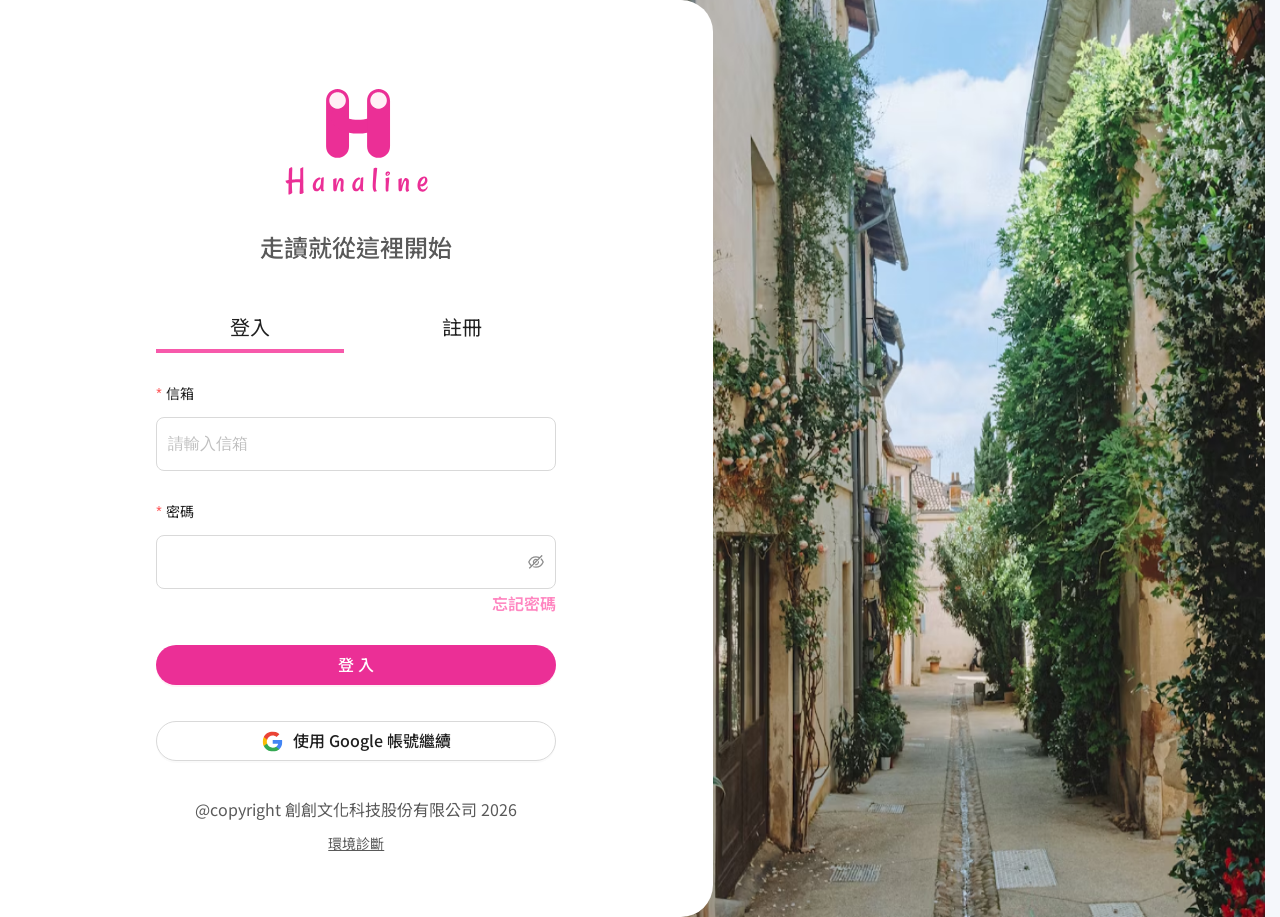
==== commit 43431714: "Update preview site build" ====
--- a/index.html
+++ b/index.html
@@ -7,8 +7,8 @@
     <link rel="apple-touch-icon" href="/hanaline-browser-logo.svg" />
     <meta name="viewport" content="width=device-width, initial-scale=1.0" />
     <title>Hanaline創作者平台</title>
-    <script type="module" crossorigin src="/assets/index-_ekQZQwQ.js"></script>
-    <link rel="stylesheet" crossorigin href="/assets/index-fmWsw-Sk.css">
+    <script type="module" crossorigin src="/assets/index-ep-XZ85D.js"></script>
+    <link rel="stylesheet" crossorigin href="/assets/index-Yuza_r5m.css">
   </head>
   <body>
     <div id="root"></div>
--- a/assets/index-Yuza_r5m.css
+++ b/assets/index-Yuza_r5m.css
@@ -0,0 +1 @@
+@import"https://fonts.googleapis.com/css2?family=Noto+Sans+TC:wght@400..700&display=swap";._banner_1rm8l_1{position:relative}._content-list-card_1rm8l_5{border:1px solid rgba(0,0,0,.16)!important;box-shadow:none!important}._content-list-card_1rm8l_5 .ant-card-actions{border-top:1px solid rgba(0,0,0,.16)!important}._content-list-card_1rm8l_5 .ant-card-actions>li:not(:last-child){border-inline-end:1px solid rgba(0,0,0,.14)}.theme-dark ._content-list-card_1rm8l_5{border-color:#ffffff2e!important}.theme-dark ._content-list-card_1rm8l_5 .ant-card-actions{border-top-color:#ffffff2e!important}.theme-dark ._content-list-card_1rm8l_5 .ant-card-actions>li:not(:last-child){border-inline-end-color:#ffffff29}._banner_1rm8l_1:hover{cursor:pointer}._banner_1rm8l_1:hover ._banner-action_1rm8l_34{display:flex;justify-content:center;align-items:center}._banner-action_1rm8l_34{position:absolute;top:0;left:0;width:100%;height:100%;z-index:1;background-color:#0003;display:none}._secondary-text_1rm8l_51{color:#00000073}.theme-dark ._secondary-text_1rm8l_51{color:var(--text-secondary)}._cover-uploader_1rm8l_60>div{width:100%!important;height:100%!important}._node-type-block_1rm8l_65{-webkit-user-select:none;-moz-user-select:none;user-select:none;border-radius:4px;border:solid 1px #F0F0F0;padding:10px 10px 10px 16px;margin-bottom:12px;cursor:move;font-size:14px;line-height:20px;color:#000000d9;position:relative}.theme-dark ._node-type-block_1rm8l_65{background:var(--surface-1);border-color:rgba(255,255,255,var(--flow-node-border-alpha, .18));color:var(--text-primary);box-shadow:inset 0 0 0 1px rgba(255,255,255,calc(var(--flow-node-border-alpha, .18) * .35))}._node-type-block_1rm8l_65:before{content:"";position:absolute;left:-1px;top:-1px;bottom:-1px;width:6px;background-color:var(--node-type-accent, #F759AB);border-top-left-radius:4px;border-bottom-left-radius:4px}._node-type-block--variable_1rm8l_97:before,._node-type-block--event_1rm8l_98:before{background-color:var(--node-type-event-accent, #FF7A44)}._node-type-block--hint_1rm8l_102:before{background-color:var(--node-type-hint-accent, #73D13D)}._node-type-block--hint_1rm8l_102{border-color:#f0f0f0}.theme-dark ._node-type-block--hint_1rm8l_102{background:var(--surface-1);border-color:rgba(255,255,255,var(--flow-node-border-alpha, .18));box-shadow:inset 0 0 0 1px rgba(255,255,255,calc(var(--flow-node-border-alpha, .18) * .35))}._node-type-block--special-event_1rm8l_116:before{background-color:var(--node-type-hint-accent, #73D13D)}._node-type-block--chapter-end_1rm8l_120:before{background-color:var(--node-type-chapter-end-accent, #9254DE)}._chapter-node_1rm8l_124{background:#fff;border:1px solid #D9D9D9;border-radius:16px;padding:0 16px 16px;width:326px}.theme-dark ._chapter-node_1rm8l_124{background:var(--surface-1);border-color:rgba(255,255,255,var(--flow-node-border-alpha, .18));color:var(--text-primary);box-shadow:0 6px 16px #0000002e,0 0 0 1px rgba(255,255,255,calc(var(--flow-node-border-alpha, .18) * .35))}._chapter-node_1rm8l_124:before{content:"";height:9ox;width:100%;display:block;background-color:var(--chapter-node-accent, #F759AB)}._green-node-strip_1rm8l_149{margin-top:-1px;margin-left:-17px;margin-right:-17px;border-top-right-radius:16px;border-top-left-radius:16px;background-color:#52c41a}._green-node-header_1rm8l_158{border-bottom:1px solid #D9D9D9;margin:0 -16px}.theme-dark ._green-node-header_1rm8l_158{border-bottom-color:#ffffff24}._green-node-title_1rm8l_167{color:#000000d9}.theme-dark ._green-node-title_1rm8l_167{color:var(--text-primary)}._green-node-body_1rm8l_175{color:#00000073}.theme-dark ._green-node-body_1rm8l_175{color:var(--text-secondary)}.ant-switch._public-switch_1rm8l_183{min-width:44px;height:24px;line-height:24px;border-radius:999px;border:1px solid rgba(255,255,255,.26);background:#ffffff1f;box-shadow:inset 0 0 0 1px #00000029}.ant-switch._public-switch_1rm8l_183 .ant-switch-handle{width:18px;height:18px;top:2px;inset-inline-start:3px}.ant-switch._public-switch_1rm8l_183 .ant-switch-handle:before{border-radius:50%;background:#fff;box-shadow:0 1px 3px #00000073,0 0 0 1px #0000000f}.ant-switch._public-switch_1rm8l_183.ant-switch-checked{background:#f759ab;border-color:#f759ab61}.ant-switch._public-switch_1rm8l_183.ant-switch-checked .ant-switch-handle{inset-inline-start:calc(100% - 21px)}._dialogueBox_usw6l_2{position:absolute;top:67.5%;left:50%;transform:translate(-50%);width:85%;z-index:20}._characterLabel_usw6l_12{position:absolute;bottom:34.5%;left:7.5%;z-index:30}._characterLabelBox_usw6l_19{display:inline-block;padding:8px 24px;background-color:#0000004d;border:2px solid rgba(255,255,255,.6);border-radius:9999px;box-shadow:none}._characterLabelText_usw6l_28{color:#fff;font-size:.875rem;font-weight:700;letter-spacing:.05em;text-shadow:0 0 3px rgba(0,0,0,.82),0 0 6px rgba(0,0,0,.38)}._overlay_l8rq3_2{position:absolute;top:0;right:0;bottom:0;left:0;background-color:#00000080;z-index:40;animation:_fadeIn_l8rq3_1 .3s ease-out}._drawer_l8rq3_11{position:absolute;bottom:0;left:0;right:0;background-color:#fff;border-top-left-radius:24px;border-top-right-radius:24px;padding:24px;z-index:41;max-height:80%;overflow-y:auto;animation:_slideUp_l8rq3_1 .3s ease-out}._drawerFullscreen_l8rq3_26{top:0;bottom:0;border-top-left-radius:0;border-top-right-radius:0;max-height:none;height:100%;padding-top:72px;display:flex;flex-direction:column}._preloadOverlay_l8rq3_38{opacity:0;pointer-events:none;animation:none}._preloadDrawer_l8rq3_44{opacity:0;pointer-events:none;visibility:hidden;animation:none}._closeButton_l8rq3_52{position:absolute;left:16px;top:16px;width:32px;height:32px;border:none;background:none;cursor:pointer;border-radius:50%;display:flex;align-items:center;justify-content:center;color:#666;transition:background-color .2s ease}._closeButton_l8rq3_52:hover{background-color:#f5f5f5}._hintText_l8rq3_74{margin-top:8px;margin-bottom:24px;text-align:center;color:#666;font-size:16px}._answerContainer_l8rq3_83{display:flex;flex-direction:column;gap:12px}._answerButton_l8rq3_90{width:100%;min-height:56px;background-color:#f5f5f5;border:none;border-radius:28px;padding:0 24px;font-size:18px;color:#333;cursor:pointer;transition:background-color .2s ease;display:flex;align-items:center;justify-content:center;text-align:center}._answerButton_l8rq3_90:hover{background-color:#e8e8e8}._answerButton_l8rq3_90:active{background-color:#ddd}@keyframes _fadeIn_l8rq3_1{0%{opacity:0}to{opacity:1}}@keyframes _slideUp_l8rq3_1{0%{transform:translateY(100%)}to{transform:translateY(0)}}._inputContainer_l8rq3_135{display:flex;flex-direction:column;gap:16px}._scannerSection_l8rq3_141{display:flex;flex-direction:column;gap:12px;margin-bottom:16px;flex:1}._scannerButton_l8rq3_149,._scannerStopButton_l8rq3_150{width:100%;height:48px;border:none;border-radius:24px;font-size:16px;cursor:pointer;transition:background-color .2s ease,opacity .2s ease}._scannerButton_l8rq3_149{background-color:#111827;color:#fff}._scannerButton_l8rq3_149:hover{background-color:#1f2937}._scannerStopButton_l8rq3_150{background-color:#f3f4f6;color:#111827}._scannerStopButton_l8rq3_150:hover{background-color:#e5e7eb}._cameraFrame_l8rq3_178{width:100%;overflow:hidden;border-radius:20px;background:#111827;flex:1;min-height:0;position:relative}._cameraPreview_l8rq3_188{display:block;width:100%;height:100%;-o-object-fit:cover;object-fit:cover}._cameraScanMask_l8rq3_195{position:absolute;top:0;right:0;bottom:0;left:0;pointer-events:none;display:flex;align-items:center;justify-content:center;background:linear-gradient(#00000047,#00000047),transparent}._cameraScanWindow_l8rq3_207{width:min(72vw,320px);aspect-ratio:1 / 1;border:2px solid rgba(255,255,255,.92);border-radius:24px;box-shadow:0 0 0 9999px #00000047}._scannerStatusRow_l8rq3_215{display:flex;align-items:center;gap:12px}._scannerStatusText_l8rq3_221{flex:1;font-size:14px;color:#4b5563}._inputContainerHidden_l8rq3_227{display:none}._inputField_l8rq3_232{width:100%;height:56px;padding:0 24px;font-size:18px;border:2px solid #e8e8e8;border-radius:28px;outline:none;transition:border-color .2s ease;background-color:#f9f9f9}._inputField_l8rq3_232:focus{border-color:#6a32c9;background-color:#fff}._inputField_l8rq3_232::-moz-placeholder{color:#999}._inputField_l8rq3_232::placeholder{color:#999}._submitButton_l8rq3_254{width:100%;height:56px;background-color:#6a32c9;color:#fff;border:none;border-radius:28px;font-size:18px;font-weight:500;cursor:pointer;transition:background-color .2s ease,opacity .2s ease}._submitButton_l8rq3_254:hover:not(:disabled){background-color:#5a2ab5}._submitButton_l8rq3_254:active:not(:disabled){background-color:#4a22a5}._submitButton_l8rq3_254:disabled{opacity:.5;cursor:not-allowed}._errorMessage_l8rq3_281{color:#ef4444;text-align:center;margin-top:12px;font-size:14px}._gpsInputContainer_l8rq3_289{display:flex;flex-direction:column;gap:16px;margin-bottom:20px}._gpsInputGroup_l8rq3_297{display:flex;flex-direction:column;gap:8px}._gpsLabel_l8rq3_304{font-size:14px;color:#666;font-weight:500}._gpsInput_l8rq3_289{width:100%;height:48px;padding:0 16px;font-size:16px;border:2px solid #e8e8e8;border-radius:12px;outline:none;transition:border-color .2s ease;background-color:#f9f9f9}._gpsInput_l8rq3_289:focus{border-color:#6a32c9;background-color:#fff}._gpsInput_l8rq3_289::-moz-placeholder{color:#999;font-size:14px}._gpsInput_l8rq3_289::placeholder{color:#999;font-size:14px}@media (max-height: 600px){._drawer_l8rq3_11{max-height:70%}}@media (max-width: 400px){._answerButton_l8rq3_90{font-size:16px;min-height:48px}._hintText_l8rq3_74{font-size:14px}._inputField_l8rq3_232,._submitButton_l8rq3_254{font-size:16px;height:48px}._gpsInput_l8rq3_289{font-size:14px;height:44px}._gpsLabel_l8rq3_304{font-size:12px}}._light_htq8b_2{--bg-primary: #fff;--bg-secondary: #f5f5f5;--bg-overlay: rgba(0, 0, 0, .05);--bg-indicator: rgba(255, 255, 255, .8);--bg-control: rgba(0, 0, 0, .1);--bg-control-hover: rgba(0, 0, 0, .2);--bg-control-active: rgba(0, 0, 0, .3);--text-primary: #000;--text-secondary: rgba(0, 0, 0, .8);--text-content: rgba(0, 0, 0, .9);--border-color: rgba(0, 0, 0, .1);--indicator-bg: rgba(51, 51, 51, .5);--indicator-hover: rgba(51, 51, 51, .7);--indicator-active: #333333;--progress-track: rgba(51, 51, 51, .2);--progress-thumb: #333333}._dark_htq8b_30{--bg-primary: #000;--bg-secondary: #111;--bg-overlay: rgba(255, 255, 255, .05);--bg-indicator: rgba(0, 0, 0, .5);--bg-control: rgba(255, 255, 255, .1);--bg-control-hover: rgba(255, 255, 255, .2);--bg-control-active: rgba(255, 255, 255, .3);--text-primary: #fff;--text-secondary: rgba(255, 255, 255, .8);--text-content: rgba(255, 255, 255, .9);--border-color: rgba(255, 255, 255, .1);--indicator-bg: rgba(51, 51, 51, .5);--indicator-hover: rgba(51, 51, 51, .7);--indicator-active: #333333;--progress-track: rgba(51, 51, 51, .2);--progress-thumb: #333333}._artworkContainer_htq8b_59{display:flex;flex-direction:column;width:100%;height:100%;background-color:var(--bg-primary);color:var(--text-primary);overflow:hidden}._scrollableContent_htq8b_70{flex:1;overflow-y:auto;display:flex;flex-direction:column}._errorMessage_htq8b_78{display:flex;align-items:center;justify-content:center;height:100%;font-size:18px;color:var(--text-secondary)}._carouselSection_htq8b_88{flex-shrink:0;width:100%;height:300px;max-height:40vh;background-color:var(--bg-secondary)}._contentSection_htq8b_97{flex-shrink:0;padding:24px 20px}._title_htq8b_102{font-size:24px;font-weight:600;margin:0 0 8px;color:var(--text-primary)}._subtitle_htq8b_109{font-size:16px;color:var(--text-secondary);margin-bottom:16px;min-height:24px}._description_htq8b_116{font-size:16px;line-height:1.6;color:var(--text-content);margin:0}._playerSection_htq8b_124{flex-shrink:0;padding:20px;background-color:var(--bg-primary);border-top:1px solid var(--border-color)}._carousel_htq8b_88{position:relative;width:100%;height:100%;display:flex;align-items:center;justify-content:center}._carouselContainer_htq8b_141{position:relative;width:100%;height:100%;overflow:hidden;cursor:grab;-webkit-user-select:none;-moz-user-select:none;user-select:none}._carouselContainer_htq8b_141:active{cursor:grabbing}._carouselTrack_htq8b_154{display:flex;height:100%;transition:transform .3s ease-out}._carouselSlide_htq8b_160{flex:0 0 100%;width:100%;height:100%;display:flex;align-items:center;justify-content:center;background-color:var(--bg-secondary)}._carouselImage_htq8b_170{max-width:100%;max-height:100%;width:auto;height:auto;-o-object-fit:contain;object-fit:contain}._carouselIndicators_htq8b_179{position:absolute;bottom:16px;left:50%;transform:translate(-50%);display:flex;gap:8px;padding:8px 12px;background-color:var(--bg-indicator);border-radius:20px}._indicator_htq8b_191{width:8px;height:8px;border-radius:50%;border:none;background-color:var(--indicator-bg);cursor:pointer;transition:background-color .2s ease;padding:0}._indicator_htq8b_191:hover{background-color:var(--indicator-hover)}._indicatorActive_htq8b_206{background-color:var(--indicator-active)}._audioPlayer_htq8b_211{display:flex;flex-direction:column;gap:16px}._progressSection_htq8b_218{display:flex;align-items:center;gap:12px}._timeDisplay_htq8b_224{font-size:14px;color:#333;min-width:45px;text-align:center}._progressContainer_htq8b_232{flex:1;position:relative;padding:8px 0;-webkit-user-select:none;-moz-user-select:none;user-select:none}._progressTrack_htq8b_240{position:relative;height:4px;background:var(--progress-track);border-radius:2px;overflow:visible}._progressFill_htq8b_249{position:absolute;top:0;left:0;height:100%;background:var(--progress-thumb);border-radius:2px;transition:width .1s ease}._progressThumb_htq8b_260{position:absolute;top:50%;transform:translate(-50%,-50%);width:16px;height:16px;background:var(--progress-thumb);border-radius:50%;cursor:grab;box-shadow:0 1px 3px #0000004d;transition:transform .1s ease}._progressThumb_htq8b_260:hover{transform:translate(-50%,-50%) scale(1.2)}._progressThumb_htq8b_260:active{cursor:grabbing;transform:translate(-50%,-50%) scale(1.1)}._controls_htq8b_283{display:flex;align-items:center;justify-content:center;gap:24px}._controlButton_htq8b_290{width:32px;height:32px;border:none;background-color:transparent;display:flex;align-items:center;justify-content:center;cursor:pointer;padding:0;transition:opacity .2s ease}._controlButton_htq8b_290:hover:not(:disabled){opacity:.8}._controlButton_htq8b_290:active:not(:disabled){opacity:.6}._controlButton_htq8b_290:disabled{opacity:.3;cursor:not-allowed}._controlButton_htq8b_290 img{width:100%;height:100%;-o-object-fit:contain;object-fit:contain}._playButton_htq8b_322{width:40px;height:40px}._playButton_htq8b_322:hover:not(:disabled){opacity:.8}@media (max-width: 768px){._title_htq8b_102{font-size:20px}._subtitle_htq8b_109,._description_htq8b_116{font-size:14px}._controlButton_htq8b_290{width:36px;height:36px}._playButton_htq8b_322{width:48px;height:48px}}._container_4zpob_1{position:absolute;top:0;right:0;bottom:0;left:0;display:flex;align-items:center;justify-content:center;background-color:#f3f4f6;z-index:50}._content_4zpob_11{text-align:center;padding:2rem;max-width:400px;width:90%}._iconWrapper_4zpob_18{display:inline-flex;align-items:center;justify-content:center;width:80px;height:80px;background-color:#10b981;border-radius:50%;margin-bottom:1.5rem}._icon_4zpob_18{width:48px;height:48px;color:#fff}._title_4zpob_35{font-size:2rem;font-weight:700;color:#1f2937;margin-bottom:1rem}._message_4zpob_42{font-size:1.125rem;color:#4b5563;margin-bottom:.5rem}._subMessage_4zpob_48{font-size:1rem;color:#6b7280;margin-bottom:2rem}._restartButton_4zpob_54{background-color:#6a32c9;color:#fff;border:none;padding:.75rem 2rem;font-size:1rem;font-weight:500;border-radius:9999px;cursor:pointer;transition:background-color .2s ease}._restartButton_4zpob_54:hover{background-color:#5a2ab5}._restartButton_4zpob_54:active{background-color:#4a22a5}@media (max-width: 400px){._title_4zpob_35{font-size:1.5rem}._message_4zpob_42{font-size:1rem}._iconWrapper_4zpob_18{width:64px;height:64px}._icon_4zpob_18{width:36px;height:36px}}._header_kirzn_1{position:absolute;top:0;left:0;right:0;height:56px;background-color:#333;color:#fff;z-index:100;box-shadow:0 2px 4px #0000001a}._headerContent_kirzn_13{display:flex;align-items:center;justify-content:space-between;height:100%;padding:0 8px}._backButton_kirzn_21,._menuButton_kirzn_22{display:flex;align-items:center;justify-content:center;width:40px;height:40px;background:none;border:none;color:#fff;cursor:pointer;border-radius:8px;transition:background-color .2s ease}._backButton_kirzn_21:hover,._menuButton_kirzn_22:hover{background-color:#ffffff1a}._backButton_kirzn_21:active,._menuButton_kirzn_22:active{background-color:#fff3}._title_kirzn_46{flex:1;text-align:center;font-size:18px;font-weight:500;margin:0;padding:0 16px;white-space:nowrap;overflow:hidden;text-overflow:ellipsis}._menuSpacer_kirzn_58{width:40px;height:40px}@media (max-width: 640px){._header_kirzn_1{height:50px}._title_kirzn_46{font-size:16px}._backButton_kirzn_21,._menuButton_kirzn_22{width:36px;height:36px}}._overlay_1hyf1_2{position:absolute;top:0;left:0;right:0;bottom:0;background-color:#00000080;z-index:200;animation:_fadeIn_1hyf1_1 .3s ease-out}._drawer_1hyf1_14{position:absolute;top:0;right:-100%;bottom:0;width:80%;max-width:320px;background-color:#fff;z-index:201;transition:right .3s ease-out;box-shadow:-2px 0 8px #00000026;display:flex;flex-direction:column}._drawer_1hyf1_14._open_1hyf1_29{right:0}._drawer_1hyf1_14._fullWidth_1hyf1_34{width:100%;max-width:none}._closeButton_1hyf1_40{position:absolute;top:12px;left:12px;width:40px;height:40px;display:flex;align-items:center;justify-content:center;background:none;border:none;cursor:pointer;color:#333;border-radius:8px;transition:background-color .2s ease;z-index:1}._closeButton_1hyf1_40:hover{background-color:#0000000d}._closeButton_1hyf1_40:active{background-color:#0000001a}._content_1hyf1_67{flex:1;padding:60px 0 0;overflow-y:auto;-webkit-overflow-scrolling:touch;height:100%}._content_1hyf1_67._noHeader_1hyf1_76{padding:0}@keyframes _fadeIn_1hyf1_1{0%{opacity:0}to{opacity:1}}@media (max-width: 640px){._drawer_1hyf1_14{width:85%}}@media (max-width: 400px){._drawer_1hyf1_14{width:90%;max-width:none}._content_1hyf1_67{padding:60px 16px 16px}}._drawerDark_1hyf1_109{background-color:#1a1a1a;color:#fff}._drawerDark_1hyf1_109 ._closeButton_1hyf1_40{color:#fff}._drawerDark_1hyf1_109 ._closeButton_1hyf1_40:hover{background-color:#ffffff1a}._drawerDark_1hyf1_109 ._closeButton_1hyf1_40:active{background-color:#fff3}._menuContainer_1rhtl_1{display:flex;flex-direction:column;height:100%;background:#fff}._header_1rhtl_9{display:flex;align-items:center;justify-content:space-between;padding:16px 20px;background:#333;color:#fff;border-bottom:1px solid rgba(255,255,255,.1)}._backButton_1rhtl_19{background:none;border:none;color:#fff;font-size:20px;cursor:pointer;padding:8px;display:flex;align-items:center;justify-content:center;border-radius:4px;transition:background-color .2s}._backButton_1rhtl_19:hover{background-color:#ffffff1a}._headerTitle_1rhtl_37{font-size:18px;font-weight:500;margin:0;flex:1;text-align:center}._headerSpacer_1rhtl_45{width:36px}._content_1rhtl_50{flex:1;overflow-y:auto;background:#fff}._chapterList_1rhtl_57,._nodeList_1rhtl_58{padding:0}._listItem_1rhtl_62{display:flex;align-items:center;padding:20px 24px;cursor:pointer;transition:background-color .2s;position:relative}._listItem_1rhtl_62:hover{background-color:#f9f9f9}._listItem_1rhtl_62._active_1rhtl_75{background-color:#f0f5ff}._itemIndex_1rhtl_80{font-size:16px;font-weight:600;color:#333;min-width:30px;margin-right:16px}._itemThumbnail_1rhtl_89{width:60px;height:60px;margin-right:16px;border-radius:8px;overflow:hidden;background:#f5f5f5;flex-shrink:0}._itemThumbnail_1rhtl_89 img{width:100%;height:100%;-o-object-fit:cover;object-fit:cover}._itemContent_1rhtl_106{flex:1;overflow:hidden}._itemTitle_1rhtl_111{font-size:16px;color:#000;font-weight:500;margin-bottom:4px;overflow:hidden;text-overflow:ellipsis;white-space:nowrap}._itemSubtitle_1rhtl_121{font-size:14px;color:#4d4d4d;overflow:hidden;text-overflow:ellipsis;white-space:nowrap}._itemArrow_1rhtl_130{margin-left:12px;flex-shrink:0}._divider_1rhtl_136{height:1px;background-color:#e8e8e8;margin:0 24px}._loading_1rhtl_143{display:flex;align-items:center;justify-content:center;height:100%;color:#999;font-size:14px}@media (max-width: 768px){._header_1rhtl_9{padding:12px 16px}._headerTitle_1rhtl_37{font-size:16px}._listItem_1rhtl_62{padding:16px 20px}._itemTitle_1rhtl_111{font-size:15px}._itemSubtitle_1rhtl_121{font-size:13px}._itemIndex_1rhtl_80{font-size:15px}}.game-preview-container *::-webkit-scrollbar{display:none}.game-preview-container *{-ms-overflow-style:none;scrollbar-width:none}.game-preview-container div::-webkit-scrollbar,.game-preview-container ul::-webkit-scrollbar,.game-preview-container ol::-webkit-scrollbar,.game-preview-container nav::-webkit-scrollbar,.game-preview-container section::-webkit-scrollbar,.game-preview-container article::-webkit-scrollbar,.game-preview-container aside::-webkit-scrollbar{display:none}.game-preview-container div,.game-preview-container ul,.game-preview-container ol,.game-preview-container nav,.game-preview-container section,.game-preview-container article,.game-preview-container aside{-ms-overflow-style:none;scrollbar-width:none}.game-preview-container::-webkit-scrollbar{display:none}.game-preview-container{-ms-overflow-style:none;scrollbar-width:none}._modalOverlay_18r2s_2{position:fixed;top:0;left:0;right:0;bottom:0;background-color:#000c;display:flex;align-items:center;justify-content:center;z-index:9999;cursor:pointer}._modalContent_18r2s_17{position:relative;cursor:default}._deviceFrame_18r2s_23{position:relative}._device_18r2s_23{position:relative;background-color:#000;border-radius:2.5rem;padding:1rem;box-shadow:0 25px 50px -12px #00000040;width:414px;height:896px}._screen_18r2s_39{position:relative;border-radius:2rem;overflow:hidden;width:100%;height:100%}._statusBar_18r2s_49{position:absolute;top:0;left:0;right:0;height:44px;background-color:#000;z-index:50;display:flex;align-items:center;justify-content:space-between;padding:0 1.5rem}._time_18r2s_63{color:#fff;font-size:.75rem}._statusIcons_18r2s_68{display:flex;align-items:center;gap:.25rem}._battery_18r2s_74{width:1rem;height:.75rem;border:1px solid #fff;border-radius:.125rem;position:relative}._batteryFill_18r2s_82{width:66.66%;height:100%;background-color:#fff;border-radius:.125rem;margin-left:auto}._gameContent_18r2s_91{position:absolute;top:44px;bottom:34px;left:0;right:0;overflow:hidden}._homeIndicator_18r2s_101{position:absolute;bottom:.5rem;left:50%;transform:translate(-50%);width:8rem;height:.25rem;background-color:#000;border-radius:9999px}._deviceLabel_18r2s_113{text-align:center;margin-top:1rem;color:#e5e7eb}._deviceName_18r2s_119{font-size:.875rem;margin-bottom:.25rem}._deviceSize_18r2s_124{font-size:.75rem;color:#9ca3af}._closeButton_18r2s_130{position:absolute;top:0rem;right:-3rem;width:2.5rem;height:2.5rem;background-color:#ffffff1a;border:1px solid rgba(255,255,255,.2);border-radius:50%;display:flex;align-items:center;justify-content:center;cursor:pointer;transition:all .2s ease;color:#fff}._closeButton_18r2s_130:hover{background-color:#fff3;transform:scale(1.1)}@media (max-width: 480px){._device_18r2s_23{width:90vw;height:calc(90vw * 2.164);max-width:414px;max-height:896px}._closeButton_18r2s_130{top:1rem;right:1rem;background-color:#000000b3}}._phoneContainer_6vtzj_1{display:flex;flex-direction:column;align-items:center}._deviceFrame_6vtzj_8{position:relative;width:375px;height:812px;background:#1a1a1a;border-radius:40px;padding:12px;box-shadow:0 20px 50px #0003,0 10px 20px #00000026,inset 0 0 1px #ffffff1a}._screen_6vtzj_22{position:relative;width:100%;height:100%;background:#fff;border-radius:32px;overflow:hidden}._statusBar_6vtzj_32{position:absolute;top:0;left:0;right:0;height:44px;background:#000;z-index:50;display:flex;align-items:center;justify-content:space-between;padding:0 24px}._time_6vtzj_46{color:#fff;font-size:14px;font-weight:500;font-family:-apple-system,BlinkMacSystemFont,Segoe UI,Helvetica,Arial,sans-serif}._statusIcons_6vtzj_53{display:flex;align-items:center;gap:5px}._icon_6vtzj_59{height:12px}._contentArea_6vtzj_64{position:absolute;left:0;right:0;overflow:hidden}._homeIndicator_6vtzj_72{position:absolute;bottom:8px;left:50%;transform:translate(-50%);width:134px;height:5px;background:#000;border-radius:100px;opacity:.2}._deviceLabel_6vtzj_85{text-align:center;margin-top:16px}._deviceName_6vtzj_90{font-size:14px;color:#666;margin:0 0 4px}._deviceSize_6vtzj_96{font-size:12px;color:#999;margin:0}._phoneContainer_6vtzj_1[data-theme=dark] ._deviceFrame_6vtzj_8{background:#2a2a2a}._phoneContainer_6vtzj_1[data-theme=dark] ._deviceLabel_6vtzj_85{color:#999}._phoneContainer_6vtzj_1[data-theme=dark] ._deviceName_6vtzj_90{color:#ccc}@media (max-width: 768px){._deviceFrame_6vtzj_8{transform:scale(.8)}}@media (max-width: 480px){._deviceFrame_6vtzj_8{transform:scale(.6)}}._container_12v7x_1{width:100%;height:100%;position:relative;overflow-y:auto;overflow-x:hidden;-ms-overflow-style:none;scrollbar-width:none;background:#fff;display:flex;flex-direction:column}._container_12v7x_1::-webkit-scrollbar{width:0;height:0;display:none}._backgroundSection_12v7x_21{flex:0 0 40%;position:relative;background-size:cover;background-position:center;background-repeat:no-repeat;overflow:hidden}._placeholderPattern_12v7x_30{position:absolute;top:0;right:0;bottom:0;left:0;display:flex;align-items:center;justify-content:center}._placeholderPattern_12v7x_30 svg{width:100%;height:100%}._bottomSection_12v7x_44{flex:1;position:relative;background:#f5f5f5;padding:0}._contentBox_12v7x_52{position:relative;margin:-50px 20px 0;background:#fff;border-radius:16px 16px 0 0;padding:24px;box-shadow:0 -4px 12px #00000014,0 -2px 4px #0000000a;transition:all .3s ease;min-height:calc(100% + 50px)}._contentBox_12v7x_52:hover{box-shadow:0 -6px 16px #0000001f,0 -3px 6px #0000000f;transform:translateY(-2px)}._title_12v7x_69{font-size:24px;font-weight:700;color:#333;margin:0 0 12px;line-height:1.3;overflow:hidden;text-overflow:ellipsis;display:-webkit-box;-webkit-line-clamp:2;-webkit-box-orient:vertical}._description_12v7x_83{font-size:14px;color:#666;line-height:1.5;margin:0}@media (max-width: 390px){._title_12v7x_69{font-size:20px}._description_12v7x_83{font-size:13px}._contentBox_12v7x_52{padding:20px;margin:-40px 15px 0}}@media (max-height: 700px){._contentBox_12v7x_52{margin-top:-35px;padding:20px}._title_12v7x_69{font-size:20px;margin-bottom:8px}._description_12v7x_83{font-size:13px}}.react-flow__container{position:absolute;width:100%;height:100%;top:0;left:0}.react-flow__pane{z-index:1;cursor:grab}.react-flow__pane.selection{cursor:pointer}.react-flow__pane.dragging{cursor:grabbing}.react-flow__viewport{transform-origin:0 0;z-index:2;pointer-events:none}.react-flow__renderer{z-index:4}.react-flow__selection{z-index:6}.react-flow__nodesselection-rect:focus,.react-flow__nodesselection-rect:focus-visible{outline:none}.react-flow .react-flow__edges{pointer-events:none;overflow:visible}.react-flow__edge-path,.react-flow__connection-path{stroke:#b1b1b7;stroke-width:1;fill:none}.react-flow__edge{pointer-events:visibleStroke;cursor:pointer}.react-flow__edge.animated path{stroke-dasharray:5;animation:dashdraw .5s linear infinite}.react-flow__edge.animated path.react-flow__edge-interaction{stroke-dasharray:none;animation:none}.react-flow__edge.inactive{pointer-events:none}.react-flow__edge.selected,.react-flow__edge:focus,.react-flow__edge:focus-visible{outline:none}.react-flow__edge.selected .react-flow__edge-path,.react-flow__edge:focus .react-flow__edge-path,.react-flow__edge:focus-visible .react-flow__edge-path{stroke:#555}.react-flow__edge-textwrapper{pointer-events:all}.react-flow__edge-textbg{fill:#fff}.react-flow__edge .react-flow__edge-text{pointer-events:none;-webkit-user-select:none;-moz-user-select:none;user-select:none}.react-flow__connection{pointer-events:none}.react-flow__connection .animated{stroke-dasharray:5;animation:dashdraw .5s linear infinite}.react-flow__connectionline{z-index:1001}.react-flow__nodes{pointer-events:none;transform-origin:0 0}.react-flow__node{position:absolute;-webkit-user-select:none;-moz-user-select:none;user-select:none;pointer-events:all;transform-origin:0 0;box-sizing:border-box;cursor:grab}.react-flow__node.dragging{cursor:grabbing}.react-flow__nodesselection{z-index:3;transform-origin:left top;pointer-events:none}.react-flow__nodesselection-rect{position:absolute;pointer-events:all;cursor:grab}.react-flow__handle{position:absolute;pointer-events:none;min-width:5px;min-height:5px;width:6px;height:6px;background:#1a192b;border:1px solid white;border-radius:100%}.react-flow__handle.connectionindicator{pointer-events:all;cursor:crosshair}.react-flow__handle-bottom{top:auto;left:50%;bottom:-4px;transform:translate(-50%)}.react-flow__handle-top{left:50%;top:-4px;transform:translate(-50%)}.react-flow__handle-left{top:50%;left:-4px;transform:translateY(-50%)}.react-flow__handle-right{right:-4px;top:50%;transform:translateY(-50%)}.react-flow__edgeupdater{cursor:move;pointer-events:all}.react-flow__panel{position:absolute;z-index:5;margin:15px}.react-flow__panel.top{top:0}.react-flow__panel.bottom{bottom:0}.react-flow__panel.left{left:0}.react-flow__panel.right{right:0}.react-flow__panel.center{left:50%;transform:translate(-50%)}.react-flow__attribution{font-size:10px;background:#ffffff80;padding:2px 3px;margin:0}.react-flow__attribution a{text-decoration:none;color:#999}@keyframes dashdraw{0%{stroke-dashoffset:10}}.react-flow__edgelabel-renderer{position:absolute;width:100%;height:100%;pointer-events:none;-webkit-user-select:none;-moz-user-select:none;user-select:none}.react-flow__edge.updating .react-flow__edge-path{stroke:#777}.react-flow__edge-text{font-size:10px}.react-flow__node.selectable:focus,.react-flow__node.selectable:focus-visible{outline:none}.react-flow__node-default,.react-flow__node-input,.react-flow__node-output,.react-flow__node-group{padding:10px;border-radius:3px;width:150px;font-size:12px;color:#222;text-align:center;border-width:1px;border-style:solid;border-color:#1a192b;background-color:#fff}.react-flow__node-default.selectable:hover,.react-flow__node-input.selectable:hover,.react-flow__node-output.selectable:hover,.react-flow__node-group.selectable:hover{box-shadow:0 1px 4px 1px #00000014}.react-flow__node-default.selectable.selected,.react-flow__node-default.selectable:focus,.react-flow__node-default.selectable:focus-visible,.react-flow__node-input.selectable.selected,.react-flow__node-input.selectable:focus,.react-flow__node-input.selectable:focus-visible,.react-flow__node-output.selectable.selected,.react-flow__node-output.selectable:focus,.react-flow__node-output.selectable:focus-visible,.react-flow__node-group.selectable.selected,.react-flow__node-group.selectable:focus,.react-flow__node-group.selectable:focus-visible{box-shadow:0 0 0 .5px #1a192b}.react-flow__node-group{background-color:#f0f0f040}.react-flow__nodesselection-rect,.react-flow__selection{background:#0059dc14;border:1px dotted rgba(0,89,220,.8)}.react-flow__nodesselection-rect:focus,.react-flow__nodesselection-rect:focus-visible,.react-flow__selection:focus,.react-flow__selection:focus-visible{outline:none}.react-flow__controls{box-shadow:0 0 2px 1px #00000014}.react-flow__controls-button{border:none;background:#fefefe;border-bottom:1px solid #eee;box-sizing:content-box;display:flex;justify-content:center;align-items:center;width:16px;height:16px;cursor:pointer;-webkit-user-select:none;-moz-user-select:none;user-select:none;padding:5px}.react-flow__controls-button:hover{background:#f4f4f4}.react-flow__controls-button svg{width:100%;max-width:12px;max-height:12px}.react-flow__controls-button:disabled{pointer-events:none}.react-flow__controls-button:disabled svg{fill-opacity:.4}.react-flow__minimap{background-color:#fff}.react-flow__resize-control{position:absolute}.react-flow__resize-control.left,.react-flow__resize-control.right{cursor:ew-resize}.react-flow__resize-control.top,.react-flow__resize-control.bottom{cursor:ns-resize}.react-flow__resize-control.top.left,.react-flow__resize-control.bottom.right{cursor:nwse-resize}.react-flow__resize-control.bottom.left,.react-flow__resize-control.top.right{cursor:nesw-resize}.react-flow__resize-control.handle{width:4px;height:4px;border:1px solid #fff;border-radius:1px;background-color:#3367d9;transform:translate(-50%,-50%)}.react-flow__resize-control.handle.left{left:0;top:50%}.react-flow__resize-control.handle.right{left:100%;top:50%}.react-flow__resize-control.handle.top{left:50%;top:0}.react-flow__resize-control.handle.bottom{left:50%;top:100%}.react-flow__resize-control.handle.top.left,.react-flow__resize-control.handle.bottom.left{left:0}.react-flow__resize-control.handle.top.right,.react-flow__resize-control.handle.bottom.right{left:100%}.react-flow__resize-control.line{border-color:#3367d9;border-width:0;border-style:solid}.react-flow__resize-control.line.left,.react-flow__resize-control.line.right{width:1px;transform:translate(-50%);top:0;height:100%}.react-flow__resize-control.line.left{left:0;border-left-width:1px}.react-flow__resize-control.line.right{left:100%;border-right-width:1px}.react-flow__resize-control.line.top,.react-flow__resize-control.line.bottom{height:1px;transform:translateY(-50%);left:0;width:100%}.react-flow__resize-control.line.top{top:0;border-top-width:1px}.react-flow__resize-control.line.bottom{border-bottom-width:1px;top:100%}._uploader_1rdzb_1 .ant-upload{width:100%!important;height:100%!important}._uploader_1rdzb_1 .ant-upload.ant-upload-drag{border-radius:8px;overflow:hidden}._uploader_1rdzb_1 .ant-upload.ant-upload-drag:hover,._uploader_1rdzb_1 .ant-upload.ant-upload-drag.ant-upload-drag-hover{border-color:#eb2f96!important}._uploader_1rdzb_1 .ant-upload.ant-upload-drag .ant-upload-btn{height:100%;padding:0!important;border-radius:inherit}._uploader_1rdzb_1 .ant-upload.ant-upload-drag .ant-upload-drag-container{width:100%;height:100%;display:flex;align-items:center;justify-content:center}._uploader_1rdzb_1 .ant-upload.ant-upload-drag .ant-upload-btn:focus-visible{outline:none}._uploader_1rdzb_1 .ant-upload.ant-upload-drag:focus-within{box-shadow:0 0 0 2px #eb2f9666}.react-flow__selection,.react-flow__nodesselection-rect{background:#d8429414!important;border:1.5px solid rgba(216,66,148,.5)!important;border-radius:4px}.react-flow__selection{animation:fadeIn .2s ease-out}@keyframes fadeIn{0%{opacity:.3}to{opacity:1}}.react-flow__node.selected{background:#d842940f!important;box-shadow:0 0 0 3px #d84294a6!important;transition:box-shadow .2s ease;border-radius:16px}.react-flow__edge.selected .react-flow__edge-path{stroke:#d84294!important;stroke-width:2}.react-flow__node.selected:not(:only-of-type){box-shadow:0 0 0 3px #d84294b8!important}.react-flow__node:hover{box-shadow:0 0 0 1px #d8429433}:root[data-theme-mode=dark] .react-flow__node.selected,.theme-dark .react-flow__node.selected{background:#f868b61a!important;box-shadow:0 0 0 3px #f868b6d1,0 0 0 8px #f868b61f!important}:root[data-theme-mode=dark] .react-flow__node.selected:not(:only-of-type),.theme-dark .react-flow__node.selected:not(:only-of-type){box-shadow:0 0 0 3px #f868b6db,0 0 0 8px #f868b61f!important}.react-flow__node-messageNode.selected,.react-flow__node-characterNode.selected,.react-flow__node-itemNode.selected,.react-flow__node-obtainNode.selected,.react-flow__node-checkNode.selected{background:#52c41a0f!important;box-shadow:0 0 0 3px #52c41aad!important;border-radius:16px}.react-flow__node-messageNode.selected:not(:only-of-type),.react-flow__node-characterNode.selected:not(:only-of-type),.react-flow__node-itemNode.selected:not(:only-of-type),.react-flow__node-obtainNode.selected:not(:only-of-type),.react-flow__node-checkNode.selected:not(:only-of-type){box-shadow:0 0 0 3px #52c41ab8!important}:root[data-theme-mode=dark] .react-flow__node-messageNode.selected,:root[data-theme-mode=dark] .react-flow__node-characterNode.selected,:root[data-theme-mode=dark] .react-flow__node-itemNode.selected,:root[data-theme-mode=dark] .react-flow__node-obtainNode.selected,:root[data-theme-mode=dark] .react-flow__node-checkNode.selected,.theme-dark .react-flow__node-messageNode.selected,.theme-dark .react-flow__node-characterNode.selected,.theme-dark .react-flow__node-itemNode.selected,.theme-dark .react-flow__node-obtainNode.selected,.theme-dark .react-flow__node-checkNode.selected{background:#52c41a1a!important;box-shadow:0 0 0 3px #95f24fd1,0 0 0 8px #52c41a24!important}:root[data-theme-mode=dark] .react-flow__node-messageNode.selected:not(:only-of-type),:root[data-theme-mode=dark] .react-flow__node-characterNode.selected:not(:only-of-type),:root[data-theme-mode=dark] .react-flow__node-itemNode.selected:not(:only-of-type),:root[data-theme-mode=dark] .react-flow__node-obtainNode.selected:not(:only-of-type),:root[data-theme-mode=dark] .react-flow__node-checkNode.selected:not(:only-of-type),.theme-dark .react-flow__node-messageNode.selected:not(:only-of-type),.theme-dark .react-flow__node-characterNode.selected:not(:only-of-type),.theme-dark .react-flow__node-itemNode.selected:not(:only-of-type),.theme-dark .react-flow__node-obtainNode.selected:not(:only-of-type),.theme-dark .react-flow__node-checkNode.selected:not(:only-of-type){box-shadow:0 0 0 3px #95f24fdb,0 0 0 8px #52c41a24!important}.react-flow__node-messageNode:hover,.react-flow__node-characterNode:hover,.react-flow__node-itemNode:hover,.react-flow__node-obtainNode:hover,.react-flow__node-checkNode:hover{box-shadow:0 0 0 1px #52c41a3d}._menuContainer_1c5ln_1{width:100%;padding:0}._loading_1c5ln_6{padding:20px;text-align:center;color:var(--text-secondary)}._chapterSection_1c5ln_13{margin-bottom:8px}._chapterHeader_1c5ln_17{display:flex;align-items:center;padding:12px 16px;background-color:var(--surface-1);border-bottom:1px solid var(--border-color);cursor:pointer;transition:background-color .2s ease;-webkit-user-select:none;-moz-user-select:none;user-select:none}._chapterHeader_1c5ln_17:hover{background-color:var(--surface-2)}._chapterIcon_1c5ln_32{display:flex;align-items:center;margin-right:8px;color:var(--text-primary);font-size:12px}._chapterTitle_1c5ln_40{flex:1;font-size:14px;font-weight:500;color:var(--text-primary)}._nodeList_1c5ln_48{background-color:var(--surface-0)}._nodeItem_1c5ln_53{display:flex;align-items:center;padding:12px 16px;border-bottom:1px solid var(--border-color);cursor:pointer;transition:background-color .2s ease}._nodeItem_1c5ln_53:hover{background-color:var(--surface-2)}._nodeItem_1c5ln_53:last-child{border-bottom:none}._nodeItemActive_1c5ln_70{background-color:color-mix(in srgb,var(--primary-color) 10%,transparent)!important}._nodeItemActive_1c5ln_70 ._nodeName_1c5ln_74{color:var(--primary-color);font-weight:500}._nodeNumber_1c5ln_80{flex-shrink:0;width:28px;height:28px;display:flex;align-items:center;justify-content:center;background-color:var(--surface-2);border-radius:4px;font-size:12px;font-weight:500;color:var(--text-secondary);margin-right:12px}._nodeItemActive_1c5ln_70 ._nodeNumber_1c5ln_80{background-color:var(--primary-color);color:#fff}._nodeThumbnail_1c5ln_101{flex-shrink:0;width:48px;height:48px;margin-right:12px;border-radius:4px;overflow:hidden;background-color:var(--surface-2)}._nodeThumbnail_1c5ln_101 img{width:100%;height:100%;-o-object-fit:cover;object-fit:cover}._nodePlaceholder_1c5ln_117{width:100%;height:100%;background:linear-gradient(135deg,#b0b0b0,#8f8f8f)}._nodeContent_1c5ln_124{flex:1;min-width:0}._nodeName_1c5ln_74{font-size:14px;color:var(--text-primary);margin-bottom:2px;white-space:nowrap;overflow:hidden;text-overflow:ellipsis;line-height:1.4}._nodeType_1c5ln_139{font-size:12px;color:var(--text-secondary);white-space:nowrap;overflow:hidden;text-overflow:ellipsis}@media (max-width: 400px){._chapterHeader_1c5ln_17,._nodeItem_1c5ln_53{padding:10px 12px}._nodeNumber_1c5ln_80{width:24px;height:24px;font-size:11px;margin-right:8px}._nodeThumbnail_1c5ln_101{width:40px;height:40px;margin-right:10px}._nodeName_1c5ln_74{font-size:13px}._nodeType_1c5ln_139{font-size:11px}}.pointer-events-none{pointer-events:none}.\!visible{visibility:visible!important}.visible{visibility:visible}.static{position:static}.fixed{position:fixed}.absolute{position:absolute}.relative{position:relative}.sticky{position:sticky}.inset-0{top:0;right:0;bottom:0;left:0}.inset-x-0{left:0;right:0}.inset-x-6{left:1.5rem;right:1.5rem}.-bottom-\[26px\]{bottom:-26px}.bottom-0{bottom:0}.bottom-1{bottom:.25rem}.bottom-1\.5{bottom:.375rem}.bottom-2{bottom:.5rem}.bottom-\[3\%\]{bottom:3%}.end-1{inset-inline-end:.25rem}.left-0{left:0}.left-1\/2{left:50%}.left-2{left:.5rem}.left-\[5\%\]{left:5%}.right-0{right:0}.right-2{right:.5rem}.right-4{right:1rem}.right-\[5\%\]{right:5%}.start-1{inset-inline-start:.25rem}.top-0{top:0}.top-14{top:3.5rem}.top-2{top:.5rem}.top-4{top:1rem}.top-6{top:1.5rem}.top-\[33\%\]{top:33%}.top-\[calc\(100\%\+10px\)\]{top:calc(100% + 10px)}.top-\[calc\(100\%\+6px\)\]{top:calc(100% + 6px)}.z-0{z-index:0}.z-10{z-index:10}.z-20{z-index:20}.z-30{z-index:30}.z-50{z-index:50}.mx-auto{margin-left:auto;margin-right:auto}.my-2{margin-top:.5rem;margin-bottom:.5rem}.\!ml-4{margin-left:1rem!important}.-mr-\[80px\]{margin-right:-80px}.mb-0{margin-bottom:0}.mb-1{margin-bottom:.25rem}.mb-10{margin-bottom:2.5rem}.mb-2{margin-bottom:.5rem}.mb-3{margin-bottom:.75rem}.mb-4{margin-bottom:1rem}.mb-5{margin-bottom:1.25rem}.mb-6{margin-bottom:1.5rem}.mb-\[10px\]{margin-bottom:10px}.ml-1{margin-left:.25rem}.ml-2{margin-left:.5rem}.ml-3{margin-left:.75rem}.ml-4{margin-left:1rem}.ml-\[10px\]{margin-left:10px}.mr-1{margin-right:.25rem}.mr-2{margin-right:.5rem}.mr-3{margin-right:.75rem}.mr-4{margin-right:1rem}.mt-1{margin-top:.25rem}.mt-2{margin-top:.5rem}.mt-3{margin-top:.75rem}.mt-4{margin-top:1rem}.mt-6{margin-top:1.5rem}.mt-8{margin-top:2rem}.mt-9{margin-top:2.25rem}.mt-\[10px\]{margin-top:10px}.mt-auto{margin-top:auto}.line-clamp-1{overflow:hidden;display:-webkit-box;-webkit-box-orient:vertical;-webkit-line-clamp:1}.line-clamp-2{overflow:hidden;display:-webkit-box;-webkit-box-orient:vertical;-webkit-line-clamp:2}.line-clamp-3{overflow:hidden;display:-webkit-box;-webkit-box-orient:vertical;-webkit-line-clamp:3}.\!block{display:block!important}.block{display:block}.inline-block{display:inline-block}.inline{display:inline}.flex{display:flex}.inline-flex{display:inline-flex}.table{display:table}.grid{display:grid}.contents{display:contents}.hidden{display:none}.aspect-\[4\/3\]{aspect-ratio:4/3}.aspect-square{aspect-ratio:1 / 1}.\!h-\[220px\]{height:220px!important}.\!h-\[48px\]{height:48px!important}.h-0{height:0px}.h-0\.5{height:.125rem}.h-1{height:.25rem}.h-1\.5{height:.375rem}.h-10{height:2.5rem}.h-11{height:2.75rem}.h-12{height:3rem}.h-14{height:3.5rem}.h-16{height:4rem}.h-2{height:.5rem}.h-2\.5{height:.625rem}.h-20{height:5rem}.h-3{height:.75rem}.h-32{height:8rem}.h-4{height:1rem}.h-5{height:1.25rem}.h-6{height:1.5rem}.h-8{height:2rem}.h-9{height:2.25rem}.h-\[10px\]{height:10px}.h-\[12px\]{height:12px}.h-\[160px\]{height:160px}.h-\[180px\]{height:180px}.h-\[200px\]{height:200px}.h-\[24px\]{height:24px}.h-\[260px\]{height:260px}.h-\[30px\]{height:30px}.h-\[45\%\]{height:45%}.h-\[48px\]{height:48px}.h-\[54px\]{height:54px}.h-\[60px\]{height:60px}.h-\[70px\]{height:70px}.h-\[720px\]{height:720px}.h-\[90px\]{height:90px}.h-\[calc\(100\%-72px\)\]{height:calc(100% - 72px)}.h-auto{height:auto}.h-full{height:100%}.h-screen{height:100vh}.max-h-\[calc\(100vh-260px\)\]{max-height:calc(100vh - 260px)}.max-h-full{max-height:100%}.min-h-0{min-height:0px}.min-h-\[120px\]{min-height:120px}.min-h-\[30px\]{min-height:30px}.w-1{width:.25rem}.w-1\/2{width:50%}.w-10{width:2.5rem}.w-16{width:4rem}.w-2{width:.5rem}.w-2\.5{width:.625rem}.w-20{width:5rem}.w-3\/4{width:75%}.w-32{width:8rem}.w-4{width:1rem}.w-4\/5{width:80%}.w-5{width:1.25rem}.w-6{width:1.5rem}.w-8{width:2rem}.w-9{width:2.25rem}.w-\[10px\]{width:10px}.w-\[124px\]{width:124px}.w-\[160px\]{width:160px}.w-\[180px\]{width:180px}.w-\[200px\]{width:200px}.w-\[220px\]{width:220px}.w-\[24px\]{width:24px}.w-\[350px\]{width:350px}.w-\[400px\]{width:400px}.w-\[464px\]{width:464px}.w-\[70px\]{width:70px}.w-\[90px\]{width:90px}.w-\[98px\]{width:98px}.w-full{width:100%}.min-w-0{min-width:0px}.min-w-\[200px\]{min-width:200px}.min-w-\[80px\]{min-width:80px}.min-w-\[96px\]{min-width:96px}.min-w-full{min-width:100%}.max-w-5xl{max-width:64rem}.max-w-\[200px\]{max-width:200px}.max-w-\[220px\]{max-width:220px}.max-w-full{max-width:100%}.max-w-xl{max-width:36rem}.flex-1{flex:1 1 0%}.flex-shrink-0,.shrink-0{flex-shrink:0}.flex-grow{flex-grow:1}.origin-top-left{transform-origin:top left}.-translate-x-1\/2{--tw-translate-x: -50%;transform:translate(var(--tw-translate-x),var(--tw-translate-y)) rotate(var(--tw-rotate)) skew(var(--tw-skew-x)) skewY(var(--tw-skew-y)) scaleX(var(--tw-scale-x)) scaleY(var(--tw-scale-y))}.transform{transform:translate(var(--tw-translate-x),var(--tw-translate-y)) rotate(var(--tw-rotate)) skew(var(--tw-skew-x)) skewY(var(--tw-skew-y)) scaleX(var(--tw-scale-x)) scaleY(var(--tw-scale-y))}@keyframes pulse{50%{opacity:.5}}.animate-pulse{animation:pulse 2s cubic-bezier(.4,0,.6,1) infinite}@keyframes spin{to{transform:rotate(360deg)}}.animate-spin{animation:spin 1s linear infinite}.cursor-move{cursor:move}.cursor-pointer{cursor:pointer}.select-none{-webkit-user-select:none;-moz-user-select:none;user-select:none}.resize{resize:both}.list-disc{list-style-type:disc}.grid-cols-1{grid-template-columns:repeat(1,minmax(0,1fr))}.grid-cols-2{grid-template-columns:repeat(2,minmax(0,1fr))}.grid-cols-\[120px_1fr\]{grid-template-columns:120px 1fr}.grid-cols-\[minmax\(0\,1fr\)_320px\]{grid-template-columns:minmax(0,1fr) 320px}.grid-cols-\[minmax\(0\,1fr\)_minmax\(360px\,0\.72fr\)\]{grid-template-columns:minmax(0,1fr) minmax(360px,.72fr)}.flex-row{flex-direction:row}.flex-col{flex-direction:column}.flex-wrap{flex-wrap:wrap}.content-start{align-content:flex-start}.items-start{align-items:flex-start}.items-center{align-items:center}.justify-start{justify-content:flex-start}.justify-end{justify-content:flex-end}.justify-center{justify-content:center}.justify-between{justify-content:space-between}.gap-1{gap:.25rem}.gap-1\.5{gap:.375rem}.gap-2{gap:.5rem}.gap-3{gap:.75rem}.gap-4{gap:1rem}.gap-6{gap:1.5rem}.gap-8{gap:2rem}.gap-\[10px\]{gap:10px}.gap-\[6px\]{gap:6px}.gap-x-6{-moz-column-gap:1.5rem;column-gap:1.5rem}.gap-x-7{-moz-column-gap:1.75rem;column-gap:1.75rem}.gap-x-\[30px\]{-moz-column-gap:30px;column-gap:30px}.gap-y-6{row-gap:1.5rem}.space-x-0>:not([hidden])~:not([hidden]){--tw-space-x-reverse: 0;margin-right:calc(0px * var(--tw-space-x-reverse));margin-left:calc(0px * calc(1 - var(--tw-space-x-reverse)))}.space-x-0\.5>:not([hidden])~:not([hidden]){--tw-space-x-reverse: 0;margin-right:calc(.125rem * var(--tw-space-x-reverse));margin-left:calc(.125rem * calc(1 - var(--tw-space-x-reverse)))}.space-x-1>:not([hidden])~:not([hidden]){--tw-space-x-reverse: 0;margin-right:calc(.25rem * var(--tw-space-x-reverse));margin-left:calc(.25rem * calc(1 - var(--tw-space-x-reverse)))}.space-x-2>:not([hidden])~:not([hidden]){--tw-space-x-reverse: 0;margin-right:calc(.5rem * var(--tw-space-x-reverse));margin-left:calc(.5rem * calc(1 - var(--tw-space-x-reverse)))}.space-y-1>:not([hidden])~:not([hidden]){--tw-space-y-reverse: 0;margin-top:calc(.25rem * calc(1 - var(--tw-space-y-reverse)));margin-bottom:calc(.25rem * var(--tw-space-y-reverse))}.space-y-1\.5>:not([hidden])~:not([hidden]){--tw-space-y-reverse: 0;margin-top:calc(.375rem * calc(1 - var(--tw-space-y-reverse)));margin-bottom:calc(.375rem * var(--tw-space-y-reverse))}.space-y-2>:not([hidden])~:not([hidden]){--tw-space-y-reverse: 0;margin-top:calc(.5rem * calc(1 - var(--tw-space-y-reverse)));margin-bottom:calc(.5rem * var(--tw-space-y-reverse))}.space-y-3>:not([hidden])~:not([hidden]){--tw-space-y-reverse: 0;margin-top:calc(.75rem * calc(1 - var(--tw-space-y-reverse)));margin-bottom:calc(.75rem * var(--tw-space-y-reverse))}.space-y-4>:not([hidden])~:not([hidden]){--tw-space-y-reverse: 0;margin-top:calc(1rem * calc(1 - var(--tw-space-y-reverse)));margin-bottom:calc(1rem * var(--tw-space-y-reverse))}.space-y-5>:not([hidden])~:not([hidden]){--tw-space-y-reverse: 0;margin-top:calc(1.25rem * calc(1 - var(--tw-space-y-reverse)));margin-bottom:calc(1.25rem * var(--tw-space-y-reverse))}.self-center{align-self:center}.overflow-hidden{overflow:hidden}.overflow-y-auto{overflow-y:auto}.truncate{overflow:hidden;text-overflow:ellipsis;white-space:nowrap}.whitespace-pre-line{white-space:pre-line}.whitespace-pre-wrap{white-space:pre-wrap}.break-all{word-break:break-all}.rounded{border-radius:.25rem}.rounded-2xl{border-radius:1rem}.rounded-3xl{border-radius:1.5rem}.rounded-\[2\.5rem\]{border-radius:2.5rem}.rounded-\[20px\]{border-radius:20px}.rounded-\[28px\]{border-radius:28px}.rounded-\[2rem\]{border-radius:2rem}.rounded-\[32px\]{border-radius:32px}.rounded-full{border-radius:9999px}.rounded-lg{border-radius:.5rem}.rounded-md{border-radius:.375rem}.rounded-sm{border-radius:.125rem}.rounded-xl{border-radius:.75rem}.rounded-t-\[28px\]{border-top-left-radius:28px;border-top-right-radius:28px}.border{border-width:1px}.border-0{border-width:0px}.border-2{border-width:2px}.border-b{border-bottom-width:1px}.border-b-2{border-bottom-width:2px}.border-b-4{border-bottom-width:4px}.border-t{border-top-width:1px}.border-t-2{border-top-width:2px}.border-solid{border-style:solid}.border-dashed{border-style:dashed}.border-none{border-style:none}.border-\[\#CCC\]{--tw-border-opacity: 1;border-color:rgb(204 204 204 / var(--tw-border-opacity))}.border-\[\#D1D5DB\]{--tw-border-opacity: 1;border-color:rgb(209 213 219 / var(--tw-border-opacity))}.border-\[\#D9D9D9\]{--tw-border-opacity: 1;border-color:rgb(217 217 217 / var(--tw-border-opacity))}.border-\[\#E5E7EB\]{--tw-border-opacity: 1;border-color:rgb(229 231 235 / var(--tw-border-opacity))}.border-\[\#eb2f96\]{--tw-border-opacity: 1;border-color:rgb(235 47 150 / var(--tw-border-opacity))}.border-black-800{--tw-border-opacity: 1;border-color:rgb(37 37 37 / var(--tw-border-opacity))}.border-gray-300{--tw-border-opacity: 1;border-color:rgb(209 213 219 / var(--tw-border-opacity))}.border-green-300{--tw-border-opacity: 1;border-color:rgb(134 239 172 / var(--tw-border-opacity))}.border-primary-500{--tw-border-opacity: 1;border-color:rgb(247 89 171 / var(--tw-border-opacity))}.border-white{--tw-border-opacity: 1;border-color:rgb(255 255 255 / var(--tw-border-opacity))}.border-white\/10{border-color:#ffffff1a}.border-white\/15{border-color:#ffffff26}.bg-\[\#111111\]{--tw-bg-opacity: 1;background-color:rgb(17 17 17 / var(--tw-bg-opacity))}.bg-\[\#E62E8B\]{--tw-bg-opacity: 1;background-color:rgb(230 46 139 / var(--tw-bg-opacity))}.bg-\[\#F9FAFB\]{--tw-bg-opacity: 1;background-color:rgb(249 250 251 / var(--tw-bg-opacity))}.bg-\[\#eb2f96\]\/10{background-color:#eb2f961a}.bg-\[\#eb2f96\]\/5{background-color:#eb2f960d}.bg-\[\#ff4d9d\]\/15{background-color:#ff4d9d26}.bg-\[\#ff4d9d\]\/20{background-color:#ff4d9d33}.bg-blue-50{--tw-bg-opacity: 1;background-color:rgb(239 246 255 / var(--tw-bg-opacity))}.bg-emerald-500\/20{background-color:#10b98133}.bg-gray-400{--tw-bg-opacity: 1;background-color:rgb(156 163 175 / var(--tw-bg-opacity))}.bg-gray-900{--tw-bg-opacity: 1;background-color:rgb(67 67 67 / var(--tw-bg-opacity))}.bg-green-50{--tw-bg-opacity: 1;background-color:rgb(240 253 244 / var(--tw-bg-opacity))}.bg-primary-600{--tw-bg-opacity: 1;background-color:rgb(235 47 150 / var(--tw-bg-opacity))}.bg-transparent{background-color:transparent}.bg-white{--tw-bg-opacity: 1;background-color:rgb(255 255 255 / var(--tw-bg-opacity))}.bg-white\/10{background-color:#ffffff1a}.bg-white\/5{background-color:#ffffff0d}.bg-opacity-0{--tw-bg-opacity: 0}.bg-opacity-50{--tw-bg-opacity: .5}.bg-opacity-70{--tw-bg-opacity: .7}.bg-gradient-to-b{background-image:linear-gradient(to bottom,var(--tw-gradient-stops))}.bg-gradient-to-r{background-image:linear-gradient(to right,var(--tw-gradient-stops))}.from-\[\#78d64b\]{--tw-gradient-from: #78d64b var(--tw-gradient-from-position);--tw-gradient-to: rgb(120 214 75 / 0) var(--tw-gradient-to-position);--tw-gradient-stops: var(--tw-gradient-from), var(--tw-gradient-to)}.from-sky-200{--tw-gradient-from: #bae6fd var(--tw-gradient-from-position);--tw-gradient-to: rgb(186 230 253 / 0) var(--tw-gradient-to-position);--tw-gradient-stops: var(--tw-gradient-from), var(--tw-gradient-to)}.via-\[\#9ee36a\]{--tw-gradient-to: rgb(158 227 106 / 0) var(--tw-gradient-to-position);--tw-gradient-stops: var(--tw-gradient-from), #9ee36a var(--tw-gradient-via-position), var(--tw-gradient-to)}.to-\[\#78d64b\]{--tw-gradient-to: #78d64b var(--tw-gradient-to-position)}.to-slate-300{--tw-gradient-to: #cbd5e1 var(--tw-gradient-to-position)}.object-contain{-o-object-fit:contain;object-fit:contain}.object-cover{-o-object-fit:cover;object-fit:cover}.p-0{padding:0}.p-1{padding:.25rem}.p-2{padding:.5rem}.p-3{padding:.75rem}.p-4{padding:1rem}.p-5{padding:1.25rem}.p-6{padding:1.5rem}.p-8{padding:2rem}.px-0{padding-left:0;padding-right:0}.px-2{padding-left:.5rem;padding-right:.5rem}.px-3{padding-left:.75rem;padding-right:.75rem}.px-4{padding-left:1rem;padding-right:1rem}.px-5{padding-left:1.25rem;padding-right:1.25rem}.px-6{padding-left:1.5rem;padding-right:1.5rem}.px-\[6px\]{padding-left:6px;padding-right:6px}.py-1{padding-top:.25rem;padding-bottom:.25rem}.py-1\.5{padding-top:.375rem;padding-bottom:.375rem}.py-2{padding-top:.5rem;padding-bottom:.5rem}.py-3{padding-top:.75rem;padding-bottom:.75rem}.py-4{padding-top:1rem;padding-bottom:1rem}.py-5{padding-top:1.25rem;padding-bottom:1.25rem}.py-\[18px\]{padding-top:18px;padding-bottom:18px}.py-\[64px\]{padding-top:64px;padding-bottom:64px}.pb-0{padding-bottom:0}.pb-2{padding-bottom:.5rem}.pb-4{padding-bottom:1rem}.pb-5{padding-bottom:1.25rem}.pb-6{padding-bottom:1.5rem}.pb-8{padding-bottom:2rem}.pl-2{padding-left:.5rem}.pl-4{padding-left:1rem}.pl-5{padding-left:1.25rem}.pl-\[58px\]{padding-left:58px}.pr-1{padding-right:.25rem}.pr-3{padding-right:.75rem}.pr-4{padding-right:1rem}.pr-6{padding-right:1.5rem}.pt-10{padding-top:2.5rem}.pt-2{padding-top:.5rem}.pt-3{padding-top:.75rem}.pt-4{padding-top:1rem}.pt-6{padding-top:1.5rem}.pt-8{padding-top:2rem}.text-left{text-align:left}.text-center{text-align:center}.text-right{text-align:right}.text-2xl{font-size:1.5rem;line-height:2rem}.text-3xl{font-size:1.875rem;line-height:2.25rem}.text-4xl{font-size:2.25rem;line-height:2.5rem}.text-\[10px\]{font-size:10px}.text-\[11px\]{font-size:11px}.text-\[12px\]{font-size:12px}.text-\[13px\]{font-size:13px}.text-\[14px\]{font-size:14px}.text-\[18px\]{font-size:18px}.text-\[24px\]{font-size:24px}.text-\[28px\]{font-size:28px}.text-base{font-size:1rem;line-height:1.5rem}.text-lg{font-size:1.125rem;line-height:1.75rem}.text-sm{font-size:.875rem;line-height:1.25rem}.text-xl{font-size:1.25rem;line-height:1.75rem}.text-xs{font-size:.75rem;line-height:1rem}.font-bold{font-weight:700}.font-medium{font-weight:500}.font-semibold{font-weight:600}.uppercase{text-transform:uppercase}.leading-6{line-height:1.5rem}.leading-\[1\.7\]{line-height:1.7}.leading-\[1\.85\]{line-height:1.85}.leading-\[1\.8\]{line-height:1.8}.leading-none{line-height:1}.leading-relaxed{line-height:1.625}.leading-tight{line-height:1.25}.tracking-\[0\.16em\]{letter-spacing:.16em}.tracking-\[0\.24em\]{letter-spacing:.24em}.tracking-\[0\.32em\]{letter-spacing:.32em}.\!text-\[\#F759AB\]{--tw-text-opacity: 1 !important;color:rgb(247 89 171 / var(--tw-text-opacity))!important}.text-\[\#111827\]{--tw-text-opacity: 1;color:rgb(17 24 39 / var(--tw-text-opacity))}.text-\[\#4B5563\]{--tw-text-opacity: 1;color:rgb(75 85 99 / var(--tw-text-opacity))}.text-\[\#6B7280\]{--tw-text-opacity: 1;color:rgb(107 114 128 / var(--tw-text-opacity))}.text-\[\#9CA3AF\]{--tw-text-opacity: 1;color:rgb(156 163 175 / var(--tw-text-opacity))}.text-\[\#E62E8B\]{--tw-text-opacity: 1;color:rgb(230 46 139 / var(--tw-text-opacity))}.text-\[\#eb2f96\]{--tw-text-opacity: 1;color:rgb(235 47 150 / var(--tw-text-opacity))}.text-\[\#ff4d4f\]{--tw-text-opacity: 1;color:rgb(255 77 79 / var(--tw-text-opacity))}.text-\[\#ffb4d7\]{--tw-text-opacity: 1;color:rgb(255 180 215 / var(--tw-text-opacity))}.text-\[var\(--text-secondary\)\]{color:var(--text-secondary)}.text-amber-500{--tw-text-opacity: 1;color:rgb(245 158 11 / var(--tw-text-opacity))}.text-black-400{--tw-text-opacity: 1;color:rgb(140 140 140 / var(--tw-text-opacity))}.text-black-800{--tw-text-opacity: 1;color:rgb(37 37 37 / var(--tw-text-opacity))}.text-black-850{--tw-text-opacity: 1;color:rgb(51 51 51 / var(--tw-text-opacity))}.text-blue-600{--tw-text-opacity: 1;color:rgb(37 99 235 / var(--tw-text-opacity))}.text-blue-800{--tw-text-opacity: 1;color:rgb(30 64 175 / var(--tw-text-opacity))}.text-emerald-200{--tw-text-opacity: 1;color:rgb(167 243 208 / var(--tw-text-opacity))}.text-gray-400{--tw-text-opacity: 1;color:rgb(156 163 175 / var(--tw-text-opacity))}.text-gray-500{--tw-text-opacity: 1;color:rgb(217 217 217 / var(--tw-text-opacity))}.text-gray-600{--tw-text-opacity: 1;color:rgb(75 85 99 / var(--tw-text-opacity))}.text-gray-700{--tw-text-opacity: 1;color:rgb(55 65 81 / var(--tw-text-opacity))}.text-green-500{--tw-text-opacity: 1;color:rgb(34 197 94 / var(--tw-text-opacity))}.text-green-700{--tw-text-opacity: 1;color:rgb(21 128 61 / var(--tw-text-opacity))}.text-primary-400{--tw-text-opacity: 1;color:rgb(255 133 192 / var(--tw-text-opacity))}.text-primary-500{--tw-text-opacity: 1;color:rgb(247 89 171 / var(--tw-text-opacity))}.text-red-500{--tw-text-opacity: 1;color:rgb(239 68 68 / var(--tw-text-opacity))}.text-white{--tw-text-opacity: 1;color:rgb(255 255 255 / var(--tw-text-opacity))}.text-white\/35{color:#ffffff59}.text-white\/40{color:#fff6}.text-white\/45{color:#ffffff73}.text-white\/60{color:#fff9}.text-white\/70{color:#ffffffb3}.text-white\/75{color:#ffffffbf}.text-white\/80{color:#fffc}.underline{text-decoration-line:underline}.\!no-underline{text-decoration-line:none!important}.no-underline{text-decoration-line:none}.opacity-0{opacity:0}.opacity-100{opacity:1}.opacity-30{opacity:.3}.opacity-50{opacity:.5}.opacity-60{opacity:.6}.opacity-80{opacity:.8}.shadow-2xl{--tw-shadow: 0 25px 50px -12px rgb(0 0 0 / .25);--tw-shadow-colored: 0 25px 50px -12px var(--tw-shadow-color);box-shadow:var(--tw-ring-offset-shadow, 0 0 #0000),var(--tw-ring-shadow, 0 0 #0000),var(--tw-shadow)}.shadow-\[0_24px_80px_rgba\(0\,0\,0\,0\.45\)\]{--tw-shadow: 0 24px 80px rgba(0,0,0,.45);--tw-shadow-colored: 0 24px 80px var(--tw-shadow-color);box-shadow:var(--tw-ring-offset-shadow, 0 0 #0000),var(--tw-ring-shadow, 0 0 #0000),var(--tw-shadow)}.shadow-lg{--tw-shadow: 0 10px 15px -3px rgb(0 0 0 / .1), 0 4px 6px -4px rgb(0 0 0 / .1);--tw-shadow-colored: 0 10px 15px -3px var(--tw-shadow-color), 0 4px 6px -4px var(--tw-shadow-color);box-shadow:var(--tw-ring-offset-shadow, 0 0 #0000),var(--tw-ring-shadow, 0 0 #0000),var(--tw-shadow)}.shadow-none{--tw-shadow: 0 0 #0000;--tw-shadow-colored: 0 0 #0000;box-shadow:var(--tw-ring-offset-shadow, 0 0 #0000),var(--tw-ring-shadow, 0 0 #0000),var(--tw-shadow)}.outline-none{outline:2px solid transparent;outline-offset:2px}.outline{outline-style:solid}.filter{filter:var(--tw-blur) var(--tw-brightness) var(--tw-contrast) var(--tw-grayscale) var(--tw-hue-rotate) var(--tw-invert) var(--tw-saturate) var(--tw-sepia) var(--tw-drop-shadow)}.transition{transition-property:color,background-color,border-color,text-decoration-color,fill,stroke,opacity,box-shadow,transform,filter,-webkit-backdrop-filter;transition-property:color,background-color,border-color,text-decoration-color,fill,stroke,opacity,box-shadow,transform,filter,backdrop-filter;transition-property:color,background-color,border-color,text-decoration-color,fill,stroke,opacity,box-shadow,transform,filter,backdrop-filter,-webkit-backdrop-filter;transition-timing-function:cubic-bezier(.4,0,.2,1);transition-duration:.15s}.transition-all{transition-property:all;transition-timing-function:cubic-bezier(.4,0,.2,1);transition-duration:.15s}.transition-colors{transition-property:color,background-color,border-color,text-decoration-color,fill,stroke;transition-timing-function:cubic-bezier(.4,0,.2,1);transition-duration:.15s}.transition-opacity{transition-property:opacity;transition-timing-function:cubic-bezier(.4,0,.2,1);transition-duration:.15s}.transition-shadow{transition-property:box-shadow;transition-timing-function:cubic-bezier(.4,0,.2,1);transition-duration:.15s}.duration-200{transition-duration:.2s}.ease-in-out{transition-timing-function:cubic-bezier(.4,0,.2,1)}.ease-out{transition-timing-function:cubic-bezier(0,0,.2,1)}:root{--app-bg: #f5f7fb;--surface-1: #ffffff;--surface-2: #fafafa;--border-color: #d7dee8;--text-primary: rgba(0, 0, 0, .88);--text-secondary: rgba(0, 0, 0, .65);--flow-dot-channel: 84;--flow-node-border-alpha: .42;--flow-node-button-border-alpha: .62;--ui-control-border-alpha: .58}:root[data-theme-mode=dark]{--app-bg: #141414;--surface-1: #1f1f1f;--surface-2: #262626;--border-color: rgba(255, 255, 255, .3);--text-primary: rgba(255, 255, 255, .88);--text-secondary: rgba(255, 255, 255, .65)}*{font-family:Noto Sans TC,sans-serif}html,body,#root{min-height:100%}html{scrollbar-gutter:stable}body{margin:0;background:var(--app-bg);color:var(--text-primary);overflow-y:scroll;transition:background-color .2s ease,color .2s ease}html body.ant-scrolling-effect{width:100%!important;overflow-y:scroll!important;overflow-x:hidden!important;padding-right:0!important}html body.ant-scrolling-effect .theme-page-body{width:100vw!important;max-width:100vw!important;box-sizing:border-box}#root,.ant-layout{background:var(--app-bg)}.theme-page-header{background:color-mix(in srgb,var(--brand-accent, #eb2f96) 10%,var(--surface-1));border-left:5px solid var(--brand-accent, #eb2f96);transition:background-color .2s ease,border-color .2s ease}.theme-page-header.theme-admin{--brand-accent: #6A32C9}.theme-page-header.theme-creator{--brand-accent: #EB2F96}.theme-page-title{color:var(--text-primary)}.theme-page-body{background:var(--app-bg)}.theme-page-panel{background:var(--surface-1);color:var(--text-primary);box-shadow:0 1px 2px #0000000a}.theme-auth-shell,.theme-auth-card{background:var(--surface-1);color:var(--text-primary)}.theme-auth-shell .ant-form-item-label>label,.theme-auth-card .ant-form-item-label>label{color:var(--text-primary)}.theme-subtle-pill{background:var(--surface-2);color:var(--text-primary)}.theme-modal-section{border-top:1px solid var(--border-color);border-bottom:1px solid var(--border-color)}.node-edit-modal .ant-modal-header{border-bottom:none!important}.theme-dark .bg-white{background-color:var(--surface-1)!important}.theme-dark .bg-purple-100{background-color:color-mix(in srgb,#6A32C9 14%,var(--surface-1))!important}.theme-dark .bg-gray-50,.theme-dark .bg-gray-100,.theme-dark .bg-gray-200{background-color:var(--surface-2)!important}.theme-dark .text-black,.theme-dark .text-black-850,.theme-dark .text-black-800{color:var(--text-primary)!important}.theme-dark .text-black-400,.theme-dark .text-gray-400,.theme-dark .text-gray-500,.theme-dark .text-gray-600,.theme-dark .text-gray-900{color:var(--text-secondary)!important}.theme-dark .border-gray-200,.theme-dark .border-gray-300,.theme-dark .border-gray-500,.theme-dark .border-gray-600,.theme-dark .border-t,.theme-dark .border-b,.theme-dark .border-l,.theme-dark .border-r{border-color:var(--border-color)!important}.theme-dark .hover\:bg-blue-50:hover,.theme-dark .hover\:bg-gray-50:hover{background-color:var(--surface-2)!important}.theme-dark .text-blue-600,.theme-dark .hover\:text-blue-800:hover{color:#91caff!important}.theme-dark .ant-breadcrumb,.theme-dark .ant-breadcrumb a,.theme-dark .ant-breadcrumb-link,.theme-dark .ant-breadcrumb-separator{color:var(--text-secondary)!important}.theme-dark .ant-card{background:var(--surface-1)}.theme-dark .ant-card-actions{background:var(--surface-1);border-top-color:var(--border-color)}.theme-dark .ant-card-actions>li:not(:last-child){border-inline-end-color:var(--border-color)}.theme-dark .ant-layout,.theme-dark .ant-layout-content,.theme-dark .ant-layout-sider,.theme-dark .ant-layout-header{color:var(--text-primary)}.theme-dark .ant-typography,.theme-dark .ant-modal-title,.theme-dark .ant-drawer-title,.theme-dark .ant-form-item-label>label,.theme-dark .ant-descriptions-item-label,.theme-dark .ant-descriptions-item-content,.theme-dark .ant-empty-description,.theme-dark .ant-dropdown-menu-title-content,.theme-dark .ant-select-selection-item,.theme-dark .ant-select-item,.theme-dark .ant-table,.theme-dark .ant-table-cell,.theme-dark .ant-table-thead>tr>th,.theme-dark .ant-table-tbody>tr>td,.theme-dark .ant-list-item,.theme-dark .ant-list-item-meta-title,.theme-dark .ant-list-item-meta-description,.theme-dark .ant-tabs-tab,.theme-dark .ant-radio-wrapper,.theme-dark .ant-checkbox-wrapper,.theme-dark .ant-btn,.theme-dark .ant-btn>span,.theme-dark .ant-input-affix-wrapper,.theme-dark .ant-input,.theme-dark .ant-input-textarea,.theme-dark .ant-input-number,.theme-dark .ant-picker,.theme-dark .ant-statistic,.theme-dark .ant-statistic-content,.theme-dark .ant-collapse,.theme-dark .ant-collapse-header,.theme-dark .ant-collapse-content,.theme-dark .ant-tag,.theme-dark .ant-alert-message,.theme-dark .ant-alert-description{color:var(--text-primary)}.theme-dark .ant-input::-moz-placeholder,.theme-dark .ant-input-textarea textarea::-moz-placeholder,.theme-dark .ant-picker-input>input::-moz-placeholder{color:var(--text-secondary)!important}.theme-dark .ant-input::placeholder,.theme-dark .ant-input-textarea textarea::placeholder,.theme-dark .ant-select-selection-placeholder,.theme-dark .ant-picker-input>input::placeholder{color:var(--text-secondary)!important}.theme-dark .ant-input-textarea textarea,:root[data-theme-mode=dark] .ant-input-textarea textarea{scrollbar-color:rgba(255,255,255,.28) rgba(255,255,255,.08)}.theme-dark .ant-input-textarea textarea::-webkit-scrollbar,:root[data-theme-mode=dark] .ant-input-textarea textarea::-webkit-scrollbar{width:10px}.theme-dark .ant-input-textarea textarea::-webkit-scrollbar-track,:root[data-theme-mode=dark] .ant-input-textarea textarea::-webkit-scrollbar-track{background:#ffffff14;border-radius:9999px}.theme-dark .ant-input-textarea textarea::-webkit-scrollbar-thumb,:root[data-theme-mode=dark] .ant-input-textarea textarea::-webkit-scrollbar-thumb{background:#ffffff47;border-radius:9999px;border:2px solid rgba(0,0,0,0);background-clip:padding-box}.theme-dark .ant-input-textarea textarea::-webkit-scrollbar-thumb:hover,:root[data-theme-mode=dark] .ant-input-textarea textarea::-webkit-scrollbar-thumb:hover{background:#fff6;background-clip:padding-box}.theme-dark .ant-input,.theme-dark .ant-input-affix-wrapper,.theme-dark .ant-input-number,.theme-dark .ant-select-selector,.theme-dark .ant-picker,.theme-dark .ant-mentions,.theme-dark .ant-btn-default,.theme-dark .ant-modal-content,.theme-dark .ant-modal-header,.theme-dark .ant-modal-footer,.theme-dark .ant-dropdown-menu,.theme-dark .ant-popover-inner,.theme-dark .ant-tooltip-inner,.theme-dark .ant-empty,.theme-dark .ant-pagination .ant-pagination-item,.theme-dark .ant-pagination .ant-pagination-prev button,.theme-dark .ant-pagination .ant-pagination-next button,.theme-dark .ant-table-wrapper .ant-table,.theme-dark .ant-table-container,.theme-dark .ant-table-thead>tr>th,.theme-dark .ant-table-tbody>tr>td,.theme-dark .ant-table-filter-dropdown,.theme-dark .ant-card,.theme-dark .ant-card-head,.theme-dark .ant-card-body,.theme-dark .ant-descriptions,.theme-dark .ant-collapse-content-box{background:var(--surface-1)!important;border-color:var(--border-color)!important}.theme-dark .ant-input-number-input,.theme-dark .ant-picker-input>input,.theme-dark .ant-select-selection-search-input{color:var(--text-primary)!important}.theme-dark .ant-input,.theme-dark .ant-input-affix-wrapper,.theme-dark .ant-input-number,.theme-dark .ant-select-selector,.theme-dark .ant-picker,.theme-dark .ant-mentions,.theme-dark .ant-upload.ant-upload-drag,.theme-dark .ant-input-group-addon,.theme-dark .ant-input-search .ant-input-group .ant-input-group-addon .ant-btn,.theme-dark .ant-input-search .ant-input-group .ant-input-group-addon .ant-btn:hover,.theme-dark .ant-input-search .ant-input-group .ant-input-group-addon .ant-btn:focus,.theme-dark .ant-input-search .ant-input-group .ant-input-group-addon .ant-btn:active{border-color:rgba(255,255,255,var(--ui-control-border-alpha, .4))!important}.theme-dark .ant-card,.theme-dark .ant-card-head,.theme-dark .ant-card-body,.theme-dark .ant-card-actions,.theme-dark .ant-card-actions>li:not(:last-child){border-color:rgba(255,255,255,var(--ui-control-border-alpha, .4))!important}.theme-dark .ant-btn-link:not(.ant-btn-dangerous),.theme-dark .ant-btn-text{color:var(--text-primary)}.theme-dark .ant-btn-link:not(.ant-btn-dangerous):hover,.theme-dark .ant-btn-text:hover{color:#fff}.theme-dark .ant-menu-item a,.theme-dark .ant-menu-title-content,.theme-dark .ant-dropdown-menu-item,.theme-dark .ant-dropdown-menu-submenu-title,.theme-dark .ant-menu-item-selected a,.theme-dark .ant-menu-item-active a{color:inherit!important}.app-side-menu.ant-menu{border-inline-end:none!important}.app-side-menu .ant-menu-item,.app-side-menu .ant-menu-submenu-title{display:flex;align-items:center;min-height:48px}.app-side-menu .ant-menu-item .ant-menu-item-icon,.app-side-menu .ant-menu-submenu-title .ant-menu-item-icon{display:inline-flex;align-items:center;justify-content:center;min-width:30px;width:30px;height:30px;font-size:30px}.app-side-menu .ant-menu-title-content,.app-side-menu .ant-menu-item a{display:inline-flex;align-items:center;transition:opacity .12s ease}.app-side-menu.app-side-menu-labels-hidden .ant-menu-title-content,.app-side-menu.app-side-menu-labels-hidden .ant-menu-item a{opacity:0}.app-side-menu.ant-menu-inline-collapsed .ant-menu-item .ant-menu-item-icon,.app-side-menu.ant-menu-inline-collapsed .ant-menu-submenu-title .ant-menu-item-icon{min-width:30px!important;width:30px!important;height:30px!important;font-size:30px!important}.app-side-menu.ant-menu-inline-collapsed .ant-menu-item,.app-side-menu.ant-menu-inline-collapsed .ant-menu-submenu-title{padding-inline:0!important;justify-content:center!important}.app-side-menu.ant-menu-inline-collapsed .ant-menu-item .ant-menu-title-content,.app-side-menu.ant-menu-inline-collapsed .ant-menu-submenu-title .ant-menu-title-content{display:none!important}.app-side-menu.ant-menu-inline-collapsed .ant-menu-item .ant-menu-item-icon svg,.app-side-menu.ant-menu-inline-collapsed .ant-menu-submenu-title .ant-menu-item-icon svg{width:30px;height:30px;flex:0 0 30px}.app-side-menu .ant-menu-item .ant-menu-item-icon svg,.app-side-menu .ant-menu-submenu-title .ant-menu-item-icon svg{width:30px;height:30px;flex:0 0 30px}.theme-dark .ant-table-tbody>tr.ant-table-row:hover>td{background:var(--surface-2)!important}.theme-dark .ant-table-tbody>tr>td,.theme-dark .ant-table-thead>tr>th,.theme-dark .ant-card-head,.theme-dark .ant-modal-header,.theme-dark .ant-modal-footer,.theme-dark .ant-dropdown-menu-item,.theme-dark .ant-descriptions-row>th,.theme-dark .ant-descriptions-row>td,.theme-dark .ant-list-item,.theme-dark .ant-collapse-item{border-color:var(--border-color)!important}.theme-dark .ant-pagination .ant-pagination-item a,.theme-dark .ant-pagination .ant-pagination-prev .ant-pagination-item-link,.theme-dark .ant-pagination .ant-pagination-next .ant-pagination-item-link{color:var(--text-primary)}.theme-dark .ant-pagination .ant-pagination-item-active{background:var(--surface-2)!important;border-color:var(--border-color)!important}.theme-dark .ant-empty-image svg [fill="#f5f5f5"],.theme-dark .ant-empty-image svg [fill="#fafafa"]{fill:var(--surface-2)!important}.theme-dark a:not(.ant-btn-link):not(.ant-menu-item a){color:#c9a6ff}.theme-dark hr{border-color:var(--border-color)}.theme-dark .react-flow,.theme-dark .react-flow__renderer,.theme-dark .react-flow__pane,.theme-dark .react-flow__background{background:var(--surface-1)}.flow-dot-canvas{position:relative;overflow:hidden}.flow-dot-canvas .react-flow__edges,.flow-dot-canvas .react-flow__edge-labels,.flow-dot-canvas .react-flow__edgelabel-renderer{z-index:4!important}.flow-dot-canvas .react-flow__nodes{z-index:12!important}.theme-dark .flow-dot-canvas,:root[data-theme-mode=dark] .flow-dot-canvas{background-color:var(--surface-1);background-image:radial-gradient(circle,rgb(var(--flow-dot-channel) var(--flow-dot-channel) var(--flow-dot-channel)) 1.1px,transparent 1.2px);background-size:16px 16px;background-position:8px 8px}.theme-dark .flow-dot-canvas .react-flow__renderer,.theme-dark .flow-dot-canvas .react-flow__pane,.theme-dark .flow-dot-canvas .react-flow__background,:root[data-theme-mode=dark] .flow-dot-canvas .react-flow__renderer,:root[data-theme-mode=dark] .flow-dot-canvas .react-flow__pane,:root[data-theme-mode=dark] .flow-dot-canvas .react-flow__background{background:transparent!important}.theme-dark .react-flow__background pattern circle,.theme-dark .react-flow__background pattern ellipse,.theme-dark .react-flow__background pattern rect,.theme-dark .react-flow__background svg circle,.theme-dark .react-flow__background svg ellipse,.theme-dark .react-flow__background svg rect,:root[data-theme-mode=dark] .react-flow__background pattern circle,:root[data-theme-mode=dark] .react-flow__background pattern ellipse,:root[data-theme-mode=dark] .react-flow__background pattern rect,:root[data-theme-mode=dark] .react-flow__background svg circle,:root[data-theme-mode=dark] .react-flow__background svg ellipse,:root[data-theme-mode=dark] .react-flow__background svg rect{fill:rgb(var(--flow-dot-channel) var(--flow-dot-channel) var(--flow-dot-channel))!important;stroke:rgb(var(--flow-dot-channel) var(--flow-dot-channel) var(--flow-dot-channel))!important}.theme-dark .react-flow__controls{background:var(--surface-1);border:1px solid var(--border-color);box-shadow:none}.theme-dark .react-flow__controls button{background:var(--surface-1);border-bottom:1px solid var(--border-color);color:var(--text-primary)}.theme-dark .react-flow__controls button:hover,.theme-dark .react-flow__controls button:focus{background:var(--surface-2)}.theme-dark .react-flow__controls button svg,.theme-dark .react-flow__controls button path{fill:var(--text-primary);stroke:var(--text-primary)}.theme-dark .react-flow__edge-path,.theme-dark .react-flow__connection-path{stroke:#ffffffb8!important;stroke-width:2!important}.react-flow__edge-path,.react-flow__connection-path,.react-flow__edge-interaction,.react-flow__edge path,.react-flow__connection path{shape-rendering:geometricPrecision;stroke-linecap:round;stroke-linejoin:round}.react-flow__edges svg,.react-flow__edges marker,.react-flow__edges marker path,.react-flow__arrowhead path,.react-flow__arrowhead polyline,.react-flow__arrowhead polygon,.react-flow__arrowhead line{shape-rendering:geometricPrecision}.react-flow__handle,.theme-flow-handle{background:#1f1f1f!important;border:2px solid rgba(255,255,255,.92)!important;box-shadow:0 0 0 1px #0000001f,0 0 0 4px #d842941a;transition:border-color .2s ease,box-shadow .2s ease,background-color .2s ease}.react-flow__handle-connecting,.react-flow__handle-valid,.theme-flow-handle.react-flow__handle-connecting,.theme-flow-handle.react-flow__handle-valid{border-color:#d84294!important;box-shadow:0 0 0 2px #d842943d,0 0 0 6px #d8429429!important}.theme-flow-handle--qa-option{background:#2b2b2b!important;border-width:2.5px!important;box-shadow:0 0 0 1px #00000024,0 0 0 5px #d842941f}.theme-dark .react-flow__arrowhead path,.theme-dark .react-flow__arrowhead polyline,.theme-dark .react-flow__arrowhead polygon,.theme-dark .react-flow__arrowhead line,.theme-dark marker path,.theme-dark marker polyline,.theme-dark marker polygon,.theme-dark marker line,:root[data-theme-mode=dark] .react-flow__arrowhead path,:root[data-theme-mode=dark] .react-flow__arrowhead polyline,:root[data-theme-mode=dark] .react-flow__arrowhead polygon,:root[data-theme-mode=dark] .react-flow__arrowhead line,:root[data-theme-mode=dark] marker path,:root[data-theme-mode=dark] marker polyline,:root[data-theme-mode=dark] marker polygon,:root[data-theme-mode=dark] marker line{fill:#ffffffb8!important;stroke:#ffffffb8!important;color:#ffffffb8!important}.theme-dark .react-flow__edge path[marker-end],:root[data-theme-mode=dark] .react-flow__edge path[marker-end]{stroke:#ffffffbd!important}.theme-dark .flow-overview-canvas .react-flow__edge-path,.theme-dark .flow-overview-canvas .react-flow__connection-path,:root[data-theme-mode=dark] .flow-overview-canvas .react-flow__edge-path,:root[data-theme-mode=dark] .flow-overview-canvas .react-flow__connection-path{stroke:#ffffff80!important}.theme-dark .flow-overview-canvas .react-flow__edge path[marker-end],:root[data-theme-mode=dark] .flow-overview-canvas .react-flow__edge path[marker-end]{stroke:#ffffff80!important}.theme-dark .flow-overview-canvas .react-flow__arrowhead path,.theme-dark .flow-overview-canvas .react-flow__arrowhead polyline,.theme-dark .flow-overview-canvas .react-flow__arrowhead polygon,.theme-dark .flow-overview-canvas .react-flow__arrowhead line,.theme-dark .flow-overview-canvas marker path,.theme-dark .flow-overview-canvas marker polyline,.theme-dark .flow-overview-canvas marker polygon,.theme-dark .flow-overview-canvas marker line,:root[data-theme-mode=dark] .flow-overview-canvas .react-flow__arrowhead path,:root[data-theme-mode=dark] .flow-overview-canvas .react-flow__arrowhead polyline,:root[data-theme-mode=dark] .flow-overview-canvas .react-flow__arrowhead polygon,:root[data-theme-mode=dark] .flow-overview-canvas .react-flow__arrowhead line,:root[data-theme-mode=dark] .flow-overview-canvas marker path,:root[data-theme-mode=dark] .flow-overview-canvas marker polyline,:root[data-theme-mode=dark] .flow-overview-canvas marker polygon,:root[data-theme-mode=dark] .flow-overview-canvas marker line{fill:#ffffff80!important;stroke:#ffffff80!important;color:#ffffff80!important}.theme-dark .react-flow__handle,.theme-dark .theme-flow-handle,:root[data-theme-mode=dark] .react-flow__handle,:root[data-theme-mode=dark] .theme-flow-handle{background:#0f0f10!important;border:2px solid rgba(255,255,255,.96)!important;box-shadow:0 0 0 1px #ffffff0f,0 0 0 5px #f868b629!important}.theme-dark .react-flow__handle-connecting,.theme-dark .react-flow__handle-valid,.theme-dark .theme-flow-handle.react-flow__handle-connecting,.theme-dark .theme-flow-handle.react-flow__handle-valid,:root[data-theme-mode=dark] .react-flow__handle-connecting,:root[data-theme-mode=dark] .react-flow__handle-valid,:root[data-theme-mode=dark] .theme-flow-handle.react-flow__handle-connecting,:root[data-theme-mode=dark] .theme-flow-handle.react-flow__handle-valid{border-color:#f868b6!important;box-shadow:0 0 0 2px #f868b657,0 0 0 8px #f868b638!important}.theme-dark .theme-flow-handle--qa-option,:root[data-theme-mode=dark] .theme-flow-handle--qa-option{background:#141416!important;border-width:2.5px!important;box-shadow:0 0 0 1px #ffffff14,0 0 0 6px #f868b633!important}.theme-dark .react-flow__edge-textbutton,.theme-dark .react-flow__edgebutton,.theme-dark .ant-btn.react-flow__edge-button{background:var(--surface-1)!important;border-color:var(--border-color)!important;color:var(--text-primary)!important}.react-flow__edge-delete-button{position:relative!important;z-index:4!important;border-width:1.5px!important;transition:border-color .2s ease,box-shadow .2s ease,background-color .2s ease!important}.react-flow__edge-delete-button:hover,.react-flow__edge-delete-button:focus{z-index:5!important;border-color:#d842948f!important;box-shadow:0 0 0 1px #d842942e,0 0 0 6px #d842941f!important}.theme-dark .react-flow__edge-delete-button,:root[data-theme-mode=dark] .react-flow__edge-delete-button{background:#1f1f1ffa!important;border-color:#ffffff47!important;color:var(--text-primary)!important}.theme-dark .react-flow__edge-delete-button:hover,.theme-dark .react-flow__edge-delete-button:focus,:root[data-theme-mode=dark] .react-flow__edge-delete-button:hover,:root[data-theme-mode=dark] .react-flow__edge-delete-button:focus{background:#1f1f1ffa!important;border-color:#f868b69e!important;box-shadow:0 0 0 1px #f868b63d,0 0 0 7px #f868b62e!important}.react-flow__edgelabel-renderer{z-index:4!important}.theme-dark .react-flow__minimap{background:var(--surface-2)}.flow-navigator{position:absolute!important;top:0;left:0;right:auto;bottom:auto;margin:0!important;background:color-mix(in srgb,var(--surface-1) 78%,transparent);border:1px solid color-mix(in srgb,var(--border-color) 86%,transparent);border-radius:16px;box-shadow:none;display:block;overflow:hidden;-webkit-backdrop-filter:blur(10px);backdrop-filter:blur(10px);opacity:1;transform-origin:bottom right;transition:width .2s ease,height .2s ease,opacity .2s ease,transform .2s ease,box-shadow .2s ease}.flow-navigator-stack{position:absolute;right:16px;bottom:16px;z-index:20;width:220px;height:168px;border:1px solid var(--border-color);border-radius:16px;overflow:hidden;background:color-mix(in srgb,var(--surface-1) 78%,transparent);box-shadow:none;pointer-events:auto}.theme-dark .flow-navigator-stack,:root[data-theme-mode=dark] .flow-navigator-stack{background:color-mix(in srgb,var(--surface-2) 84%,transparent);border-color:#ffffff2e}.flow-navigator--collapsed{width:116px;height:74px;transform:scale(.92)}.flow-navigator--expanded{width:220px;height:136px;opacity:1;transform:scale(1);box-shadow:none;border:0;border-radius:16px 16px 0 0;background:color-mix(in srgb,var(--surface-1) 90%,transparent)}.flow-navigator:hover{opacity:1;transform:scale(1)}.flow-navigator-stack .flow-navigator:hover{opacity:1;transform:none}.flow-navigator-focus-button{position:absolute!important;left:0;bottom:0;width:100%;min-width:96px;height:32px;padding-inline:14px;margin:0!important;border:0!important;border-top:1px solid rgba(255,255,255,.12)!important;border-radius:0 0 16px 16px!important;background:linear-gradient(135deg,#eb2f96f5,#9254def5)!important;color:#fff!important;font-weight:600;box-shadow:none;-webkit-backdrop-filter:none;backdrop-filter:none;pointer-events:auto}.flow-navigator-focus-button:hover,.flow-navigator-focus-button:focus,.flow-navigator-focus-button:active{color:#fff!important;background:linear-gradient(135deg,#eb2f96,#9254de)!important;border-color:#ffffff47!important;box-shadow:0 14px 30px #eb2f9647,0 0 0 1px #ffffff24 inset!important}.flow-navigator svg{border-radius:16px}.flow-navigator-stack .flow-navigator svg{border-radius:16px 16px 0 0;display:block;width:100%;height:100%}.flow-navigator .react-flow__minimap-mask{fill-opacity:1;filter:none}.theme-dark .flow-navigator .react-flow__minimap-mask,:root[data-theme-mode=dark] .flow-navigator .react-flow__minimap-mask{filter:none}.flow-navigator .react-flow__minimap-svg{overflow:hidden}.theme-dark .flow-navigator,:root[data-theme-mode=dark] .flow-navigator{background:color-mix(in srgb,var(--surface-2) 84%,transparent);border-color:#ffffff2e;box-shadow:none}.theme-dark .dialogue-audio-control,.theme-dark .tts-section{color:var(--text-primary)}.theme-dark .dialogue-audio-control .text-gray-500,.theme-dark .dialogue-audio-control .text-gray-600{color:var(--text-secondary)!important}.theme-dark .ant-modal-body .text-black-800,.theme-dark .ant-modal-body .text-black-850,.theme-dark .ant-modal-body .text-black-400{color:var(--text-primary)!important}.theme-dark .ant-modal-body .border-\[\#CCC\],.theme-dark .ant-modal-body .border-gray-500,.theme-dark .ant-modal-body .border-dashed{border-color:var(--border-color)!important}.theme-dark .ant-modal-body .bg-gray-200,.theme-dark .ant-modal-body .bg-white{background-color:var(--surface-1)!important}.theme-dark .ant-modal-body .text-gray-600{color:var(--text-secondary)!important}.theme-dark .node-edit-modal .ant-modal-body ::-webkit-scrollbar,:root[data-theme-mode=dark] .node-edit-modal .ant-modal-body ::-webkit-scrollbar{width:10px;height:10px}.theme-dark .node-edit-modal .ant-modal-body ::-webkit-scrollbar-track,:root[data-theme-mode=dark] .node-edit-modal .ant-modal-body ::-webkit-scrollbar-track{background:#ffffff0f;border-radius:999px}.theme-dark .node-edit-modal .ant-modal-body ::-webkit-scrollbar-thumb,:root[data-theme-mode=dark] .node-edit-modal .ant-modal-body ::-webkit-scrollbar-thumb{background:#ffffff47;border-radius:999px;border:2px solid transparent;background-clip:padding-box}.theme-dark .node-edit-modal .ant-modal-body ::-webkit-scrollbar-thumb:hover,:root[data-theme-mode=dark] .node-edit-modal .ant-modal-body ::-webkit-scrollbar-thumb:hover{background:#fff6;background-clip:padding-box}.theme-dark .node-edit-modal .ant-modal-body,.theme-dark .node-edit-modal .ant-modal-body *,:root[data-theme-mode=dark] .node-edit-modal .ant-modal-body,:root[data-theme-mode=dark] .node-edit-modal .ant-modal-body *{scrollbar-color:rgba(255,255,255,.28) rgba(255,255,255,.06)}.artwork-form-modal .ant-modal-body{overflow:hidden}.artwork-form-modal .overflow-y-auto{scrollbar-gutter:stable}.theme-dark .artwork-form-modal .overflow-y-auto,:root[data-theme-mode=dark] .artwork-form-modal .overflow-y-auto{scrollbar-color:rgba(255,255,255,.28) rgba(255,255,255,.08)}.theme-dark .artwork-form-modal .overflow-y-auto::-webkit-scrollbar,:root[data-theme-mode=dark] .artwork-form-modal .overflow-y-auto::-webkit-scrollbar{width:10px}.theme-dark .artwork-form-modal .overflow-y-auto::-webkit-scrollbar-track,:root[data-theme-mode=dark] .artwork-form-modal .overflow-y-auto::-webkit-scrollbar-track{background:#ffffff0f;border-radius:999px}.theme-dark .artwork-form-modal .overflow-y-auto::-webkit-scrollbar-thumb,:root[data-theme-mode=dark] .artwork-form-modal .overflow-y-auto::-webkit-scrollbar-thumb{background:#ffffff47;border-radius:999px;border:2px solid rgba(0,0,0,0);background-clip:padding-box}.theme-dark .artwork-form-modal .overflow-y-auto::-webkit-scrollbar-thumb:hover,:root[data-theme-mode=dark] .artwork-form-modal .overflow-y-auto::-webkit-scrollbar-thumb:hover{background:#ffffff61;background-clip:padding-box}.theme-dark .ant-modal-confirm .ant-modal-confirm-title,.theme-dark .ant-modal-confirm .ant-modal-confirm-content,.theme-dark .ant-modal-confirm .ant-modal-confirm-body-wrapper,.theme-dark .ant-modal-confirm .ant-modal-confirm-body,.theme-dark .ant-modal-confirm .ant-modal-confirm-paragraph,.theme-dark .ant-modal-confirm .ant-modal-confirm-content>div{color:var(--text-primary)!important}.theme-dark .ant-modal-confirm .ant-modal-confirm-content{color:var(--text-secondary)!important}.theme-dark .ant-modal-confirm .anticon-exclamation-circle{color:#faad14!important}.theme-dark .ant-modal-confirm .ant-btn-default{background:var(--surface-1)!important;border-color:var(--border-color)!important;color:var(--text-primary)!important}.theme-dark .text-gray-700{color:#ffffffb8!important}.theme-dark .components-artwork-preview,.theme-dark .components-media-preview{background:var(--surface-1)}.theme-dark .mobile-preview-placeholder{background:#111!important;color:#ffffffa6!important}.theme-node-panel{border-bottom:1px solid var(--border-color)}.theme-node-title,.theme-node-section-title{color:var(--text-primary)}.theme-node-subtle{color:var(--text-secondary)}.theme-node-surface{background:var(--surface-2);border:1px solid var(--border-color)}.react-flow__node :is(.chapter-node,[class*=_chapter-node_]) .ant-btn-default{border-color:rgba(0,0,0,var(--flow-node-button-border-alpha))!important;box-shadow:0 1px 2px #0000000a,0 0 0 1px #ffffff47 inset}.react-flow__node :is(.chapter-node,[class*=_chapter-node_]) .ant-btn-default:hover,.react-flow__node :is(.chapter-node,[class*=_chapter-node_]) .ant-btn-default:focus{border-color:#d842948f!important;box-shadow:0 0 0 1px #d8429433,0 2px 6px #d8429424}.theme-dark .theme-node-surface svg [fill=black],.theme-dark .theme-node-surface svg [fill="rgba(0,0,0,0.8)"]{fill:var(--text-primary)!important}.theme-dark .theme-node-surface .text-gray-600,.theme-dark .theme-node-surface .text-gray-500,.theme-dark .dialogue-audio-control .text-gray-500,.theme-dark .dialogue-audio-control .text-gray-600{color:var(--text-secondary)!important}.theme-dark .dialogue-audio-control .ant-radio-wrapper,.theme-dark .dialogue-audio-control .ant-alert,.theme-dark .dialogue-audio-control .ant-tag,.theme-dark .dialogue-audio-control .ant-progress-text{color:var(--text-primary)!important}.theme-dark .react-flow__node :is(.chapter-node,[class*=_chapter-node_]) .ant-btn-default,:root[data-theme-mode=dark] .react-flow__node :is(.chapter-node,[class*=_chapter-node_]) .ant-btn-default{background:#ffffff08!important;border-color:rgba(255,255,255,var(--flow-node-button-border-alpha))!important;color:var(--text-primary)!important;box-shadow:0 1px 2px #00000038,0 0 0 1px #ffffff0f inset}.theme-dark .react-flow__node :is(.chapter-node,[class*=_chapter-node_]) .ant-btn-default:hover,.theme-dark .react-flow__node :is(.chapter-node,[class*=_chapter-node_]) .ant-btn-default:focus,:root[data-theme-mode=dark] .react-flow__node :is(.chapter-node,[class*=_chapter-node_]) .ant-btn-default:hover,:root[data-theme-mode=dark] .react-flow__node :is(.chapter-node,[class*=_chapter-node_]) .ant-btn-default:focus{background:#f868b614!important;border-color:#f868b68a!important;box-shadow:0 0 0 1px #f868b638,0 2px 8px #f868b62e!important}@keyframes hanaline-pulse{0%,to{opacity:.45}50%{opacity:1}}.hover\:cursor-pointer:hover{cursor:pointer}.hover\:border-\[\#E62E8B\]:hover{--tw-border-opacity: 1;border-color:rgb(230 46 139 / var(--tw-border-opacity))}.hover\:border-\[\#eb2f96\]\/50:hover{border-color:#eb2f9680}.hover\:border-primary-600:hover{--tw-border-opacity: 1;border-color:rgb(235 47 150 / var(--tw-border-opacity))}.hover\:bg-\[\#FFF7FB\]:hover{--tw-bg-opacity: 1;background-color:rgb(255 247 251 / var(--tw-bg-opacity))}.hover\:bg-\[\#d72581\]:hover{--tw-bg-opacity: 1;background-color:rgb(215 37 129 / var(--tw-bg-opacity))}.hover\:bg-blue-50:hover{--tw-bg-opacity: 1;background-color:rgb(239 246 255 / var(--tw-bg-opacity))}.hover\:text-blue-800:hover{--tw-text-opacity: 1;color:rgb(30 64 175 / var(--tw-text-opacity))}.hover\:text-primary-500:hover{--tw-text-opacity: 1;color:rgb(247 89 171 / var(--tw-text-opacity))}.hover\:opacity-85:hover{opacity:.85}.hover\:opacity-90:hover{opacity:.9}.hover\:shadow-md:hover{--tw-shadow: 0 4px 6px -1px rgb(0 0 0 / .1), 0 2px 4px -2px rgb(0 0 0 / .1);--tw-shadow-colored: 0 4px 6px -1px var(--tw-shadow-color), 0 2px 4px -2px var(--tw-shadow-color);box-shadow:var(--tw-ring-offset-shadow, 0 0 #0000),var(--tw-ring-shadow, 0 0 #0000),var(--tw-shadow)}.disabled\:text-gray-400:disabled{--tw-text-opacity: 1;color:rgb(156 163 175 / var(--tw-text-opacity))}.disabled\:hover\:bg-transparent:hover:disabled{background-color:transparent}.group:hover .group-hover\:bg-opacity-40{--tw-bg-opacity: .4}.group:hover .group-hover\:opacity-100{opacity:1}@media (min-width: 640px){.sm\:grid-cols-2{grid-template-columns:repeat(2,minmax(0,1fr))}.sm\:grid-cols-3{grid-template-columns:repeat(3,minmax(0,1fr))}.sm\:p-5{padding:1.25rem}.sm\:p-8{padding:2rem}.sm\:text-3xl{font-size:1.875rem;line-height:2.25rem}.sm\:text-sm{font-size:.875rem;line-height:1.25rem}}@media (min-width: 768px){.md\:grid-cols-2{grid-template-columns:repeat(2,minmax(0,1fr))}}@media (min-width: 1024px){.lg\:flex-1{flex:1 1 0%}.lg\:grid-cols-3{grid-template-columns:repeat(3,minmax(0,1fr))}.lg\:grid-cols-\[180px_minmax\(0\,1fr\)\]{grid-template-columns:180px minmax(0,1fr)}}html,body{width:100%;height:100%}input::-ms-clear,input::-ms-reveal{display:none}*,*:before,*:after{box-sizing:border-box}html{font-family:sans-serif;line-height:1.15;-webkit-text-size-adjust:100%;-ms-text-size-adjust:100%;-ms-overflow-style:scrollbar;-webkit-tap-highlight-color:rgba(0,0,0,0)}body{margin:0}[tabindex="-1"]:focus{outline:none}hr{box-sizing:content-box;height:0;overflow:visible}h1,h2,h3,h4,h5,h6{margin-top:0;margin-bottom:.5em;font-weight:500}p{margin-top:0;margin-bottom:1em}abbr[title],abbr[data-original-title]{-webkit-text-decoration:underline dotted;text-decoration:underline;text-decoration:underline dotted;border-bottom:0;cursor:help}address{margin-bottom:1em;font-style:normal;line-height:inherit}input[type=text],input[type=password],input[type=number],textarea{-webkit-appearance:none}ol,ul,dl{margin-top:0;margin-bottom:1em}ol ol,ul ul,ol ul,ul ol{margin-bottom:0}dt{font-weight:500}dd{margin-bottom:.5em;margin-left:0}blockquote{margin:0 0 1em}dfn{font-style:italic}b,strong{font-weight:bolder}small{font-size:80%}sub,sup{position:relative;font-size:75%;line-height:0;vertical-align:baseline}sub{bottom:-.25em}sup{top:-.5em}pre,code,kbd,samp{font-size:1em;font-family:SFMono-Regular,Consolas,Liberation Mono,Menlo,Courier,monospace}pre{margin-top:0;margin-bottom:1em;overflow:auto}figure{margin:0 0 1em}img{vertical-align:middle;border-style:none}a,area,button,[role=button],input:not([type=range]),label,select,summary,textarea{touch-action:manipulation}table{border-collapse:collapse}caption{padding-top:.75em;padding-bottom:.3em;text-align:left;caption-side:bottom}input,button,select,optgroup,textarea{margin:0;color:inherit;font-size:inherit;font-family:inherit;line-height:inherit}button,input{overflow:visible}button,select{text-transform:none}button,html [type=button],[type=reset],[type=submit]{-webkit-appearance:button}button::-moz-focus-inner,[type=button]::-moz-focus-inner,[type=reset]::-moz-focus-inner,[type=submit]::-moz-focus-inner{padding:0;border-style:none}input[type=radio],input[type=checkbox]{box-sizing:border-box;padding:0}input[type=date],input[type=time],input[type=datetime-local],input[type=month]{-webkit-appearance:listbox}textarea{overflow:auto;resize:vertical}fieldset{min-width:0;margin:0;padding:0;border:0}legend{display:block;width:100%;max-width:100%;margin-bottom:.5em;padding:0;color:inherit;font-size:1.5em;line-height:inherit;white-space:normal}progress{vertical-align:baseline}[type=number]::-webkit-inner-spin-button,[type=number]::-webkit-outer-spin-button{height:auto}[type=search]{outline-offset:-2px;-webkit-appearance:none}[type=search]::-webkit-search-cancel-button,[type=search]::-webkit-search-decoration{-webkit-appearance:none}::-webkit-file-upload-button{font:inherit;-webkit-appearance:button}output{display:inline-block}summary{display:list-item}template{display:none}[hidden]{display:none!important}mark{padding:.2em;background-color:#feffe6}
